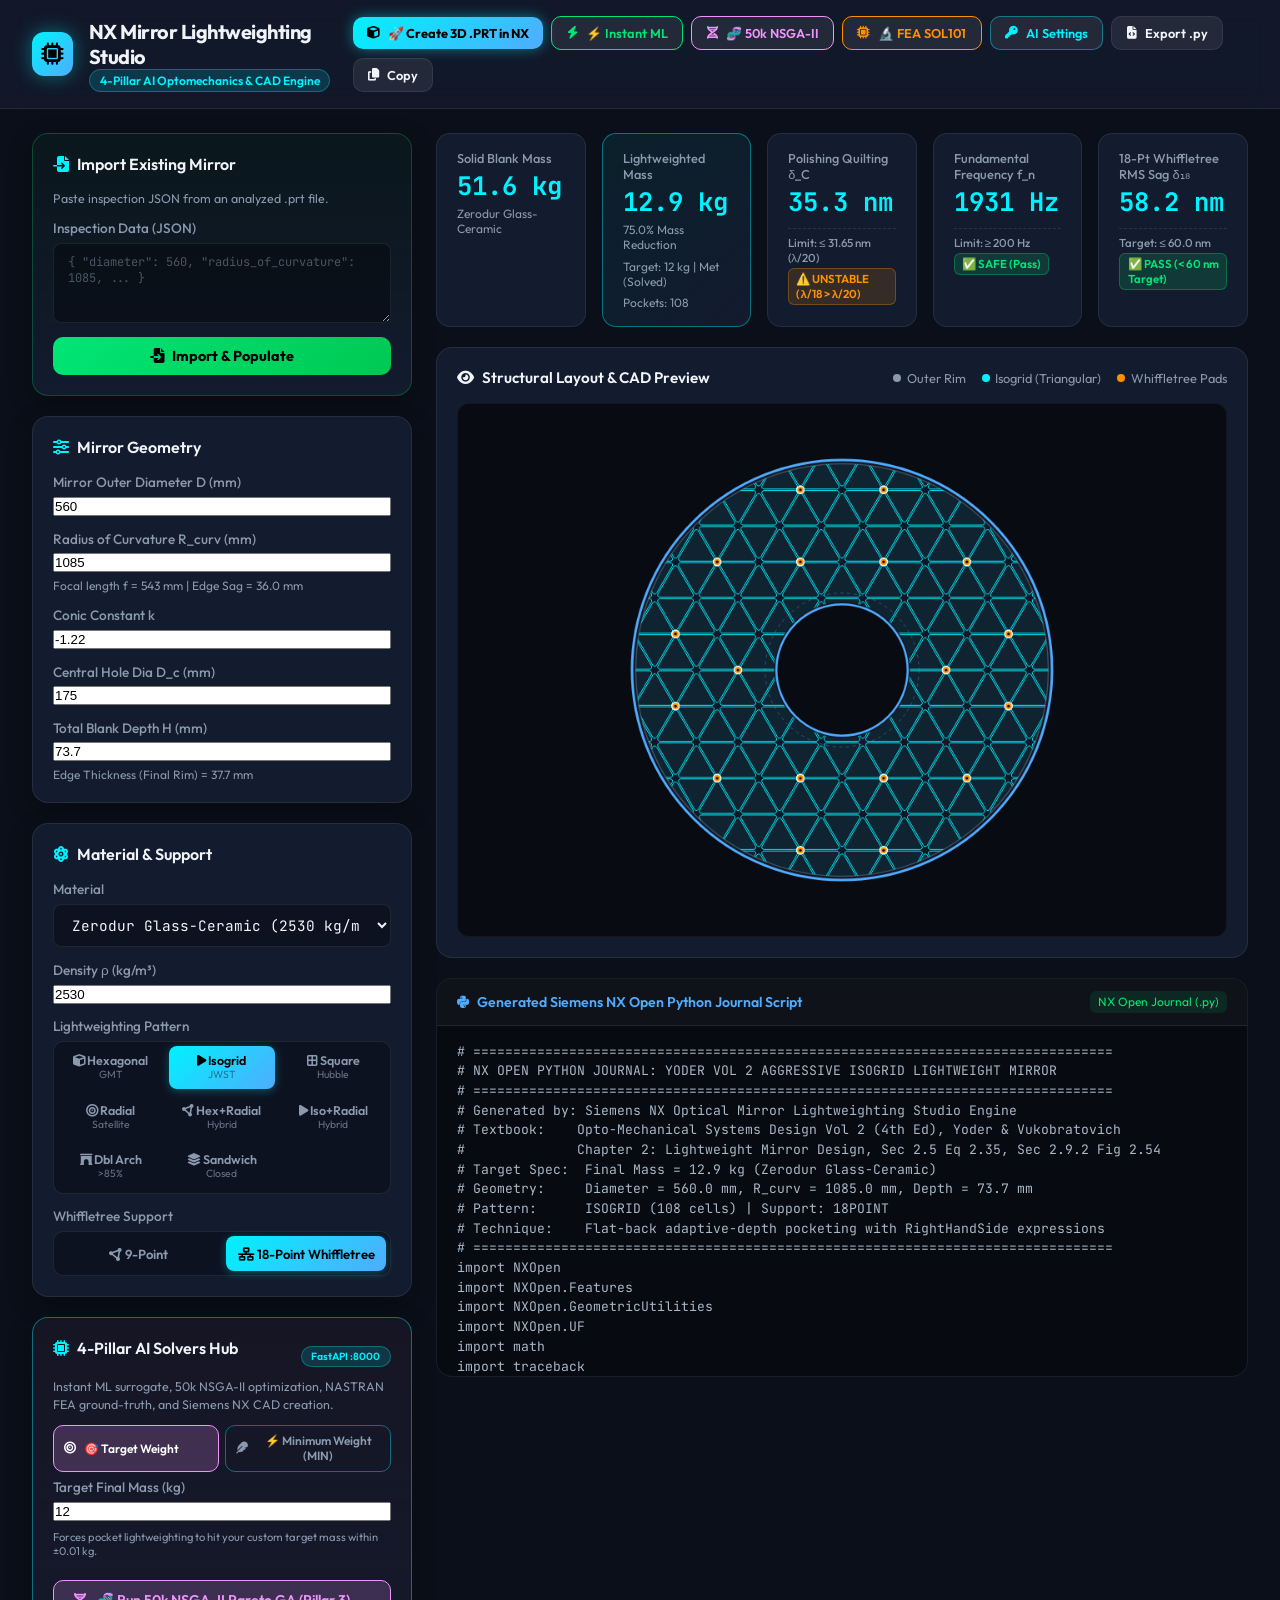
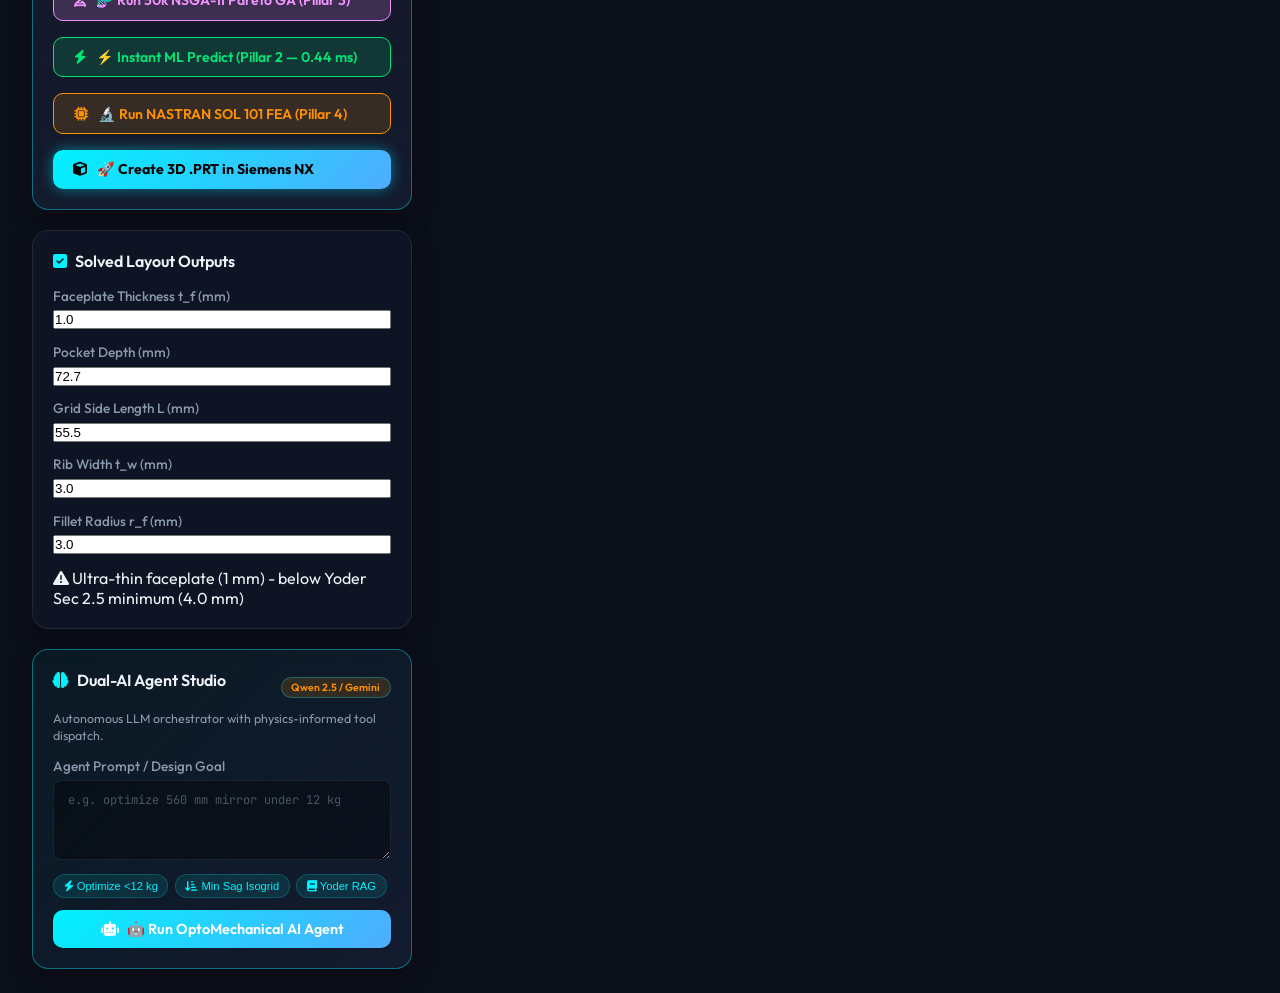
==== index.html @ 46e4a5d5 "fix: clearly retain 50k NSGA-II Pareto GA branding on optimizer buttons in both Target and MIN modes" ====
<!DOCTYPE html>
<html lang="en">
<head>
  <meta charset="UTF-8">
  <meta name="viewport" content="width=device-width, initial-scale=1.0">
  <!-- Auto-redirect from file:// to server — fetch() requires http:// to work -->
  <script>
    (function(){
      if (window.location.protocol === 'file:') {
        var msg = document.createElement('div');
        msg.style.cssText = 'position:fixed;inset:0;background:#0b0f19;display:flex;flex-direction:column;align-items:center;justify-content:center;z-index:99999;font-family:Outfit,sans-serif;color:#f0f4f8;';
        msg.innerHTML = '<div style="font-size:2.5rem;margin-bottom:1rem;">⚠️</div>' +
          '<h2 style="font-size:1.4rem;margin-bottom:.75rem;color:#ff9100;">Open via Server, Not File</h2>' +
          '<p style="color:#8a99ad;margin-bottom:1.5rem;text-align:center;max-width:480px;">You opened this from <code style="color:#00f2fe;">file://</code>. The ML predict, NSGA-II, FEA, and CAD buttons require the local FastAPI server to be running. The browser blocks those requests from a file:// page.</p>' +
          '<div style="display:flex;flex-direction:column;gap:.75rem;align-items:center;">' +
          '<div style="background:rgba(0,242,254,.1);border:1px solid rgba(0,242,254,.4);border-radius:12px;padding:.8rem 1.5rem;">' +
          '<strong style="color:#00f2fe;">Step 1:</strong> Double-click <code>start_server.bat</code> in the Lightweighting Agent folder' +
          '</div>' +
          '<div style="background:rgba(0,242,254,.1);border:1px solid rgba(0,242,254,.4);border-radius:12px;padding:.8rem 1.5rem;">' +
          '<strong style="color:#00f2fe;">Step 2:</strong> Then open: <a href="http://127.0.0.1:8000/" style="color:#4facfe;font-weight:700;">http://127.0.0.1:8000/</a>' +
          '</div>' +
          '<button onclick="window.location.href=\'http://127.0.0.1:8000/\'" style="margin-top:.5rem;background:linear-gradient(135deg,#00f2fe,#4facfe);border:none;border-radius:12px;padding:.75rem 2rem;font-size:1rem;font-weight:700;color:#000;cursor:pointer;">🚀 Open Server URL Now</button>' +
          '</div>';
        document.addEventListener('DOMContentLoaded', function(){ document.body.appendChild(msg); });
        document.addEventListener('DOMContentLoaded', function(){ setTimeout(function(){ window.location.href = 'http://127.0.0.1:8000/'; }, 3000); });
      }
    })();
  </script>
  <title>NX Mirror Lightweighting Studio — 4-Pillar AI Engine</title>
  <link rel="preconnect" href="https://fonts.googleapis.com">
  <link rel="preconnect" href="https://fonts.gstatic.com" crossorigin>
  <link href="https://fonts.googleapis.com/css2?family=Outfit:wght@300;400;500;600;700&family=JetBrains+Mono:wght@400;500;600&display=swap" rel="stylesheet">
  <link rel="stylesheet" href="https://cdnjs.cloudflare.com/ajax/libs/font-awesome/6.4.0/css/all.min.css">
  <link rel="stylesheet" href="styles.css">
  <style>
    .solver-hub-btns { display: flex; flex-direction: column; gap: 0.5rem; margin-top: 0.6rem; }
    .solver-hub-btns .btn { justify-content: flex-start; gap: 0.6rem; font-size: 0.88rem; }
    .fea-row { display: grid; grid-template-columns: 1fr 1fr; gap: 0.75rem; }
    .fea-mini { background: rgba(255,145,0,0.08); border: 1px solid rgba(255,145,0,0.35); border-radius: 10px; padding: 0.6rem 0.8rem; }
    .fea-mini .metric-label { font-size: 0.72rem; color: #8a99ad; }
    .fea-mini .metric-value { font-size: 1.05rem; font-weight: 700; color: #ff9100; }
    .pocket-badge { font-size: 0.75rem; color: #8a99ad; margin-top: 0.2rem; display: block; }
    #solver-status-box { font-size: 0.82rem; margin-top: 0.6rem; }
    .header-actions { flex-wrap: wrap; gap: 0.5rem !important; }
    .header-actions .btn { font-size: 0.8rem; padding: 0.5rem 0.9rem; }
    .top-btn-create { background: linear-gradient(135deg,#00f2fe,#4facfe) !important; color:#000 !important; font-weight:700 !important; box-shadow:0 0 14px rgba(0,242,254,.45) !important; }
  </style>
</head>
<body>
<div class="app-container">

  <!-- ─── HEADER ─── -->
  <header class="app-header">
    <div class="brand">
      <div class="brand-logo"><i class="fa-solid fa-microchip"></i></div>
      <div class="brand-text">
        <h1>NX Mirror Lightweighting Studio</h1>
        <span class="badge">4-Pillar AI Optomechanics &amp; CAD Engine</span>
      </div>
    </div>
    <div class="header-actions" style="display:flex;gap:0.5rem;flex-wrap:wrap;align-items:center;">
      <button id="btn-create-prt-top" class="btn top-btn-create">
        <i class="fa-solid fa-cube"></i> 🚀 Create 3D .PRT in NX
      </button>
      <button id="btn-instant-ml-top" class="btn btn-secondary" style="border-color:#00e676;color:#00e676;">
        <i class="fa-solid fa-bolt"></i> ⚡ Instant ML
      </button>
      <button id="btn-nsga2-top" class="btn btn-secondary" style="border-color:#f093fb;color:#f093fb;">
        <i class="fa-solid fa-dna"></i> 🧬 50k NSGA-II
      </button>
      <button id="btn-fea-top" class="btn btn-secondary" style="border-color:#ff9100;color:#ff9100;">
        <i class="fa-solid fa-microchip"></i> 🔬 FEA SOL101
      </button>
      <button id="btn-api-key" class="btn btn-secondary" style="border-color:rgba(0,242,254,.4);color:#00f2fe;">
        <i class="fa-solid fa-key"></i> AI Settings
      </button>
      <button id="btn-export-py" class="btn btn-secondary">
        <i class="fa-solid fa-file-code"></i> Export .py
      </button>
      <button id="btn-copy-code" class="btn btn-secondary">
        <i class="fa-solid fa-copy"></i> Copy
      </button>
    </div>
  </header>

  <!-- ─── AI SETTINGS MODAL ─── -->
  <div id="api-key-modal" class="modal-overlay" style="display:none;">
    <div class="modal-card">
      <div class="modal-header">
        <h3><i class="fa-solid fa-key"></i> Dual-AI Agent Settings</h3>
        <button id="btn-close-modal" class="modal-close"><i class="fa-solid fa-xmark"></i></button>
      </div>
      <div class="modal-body">
        <p class="import-desc">For local Qwen 2.5 Coder the FastAPI backend on port 8000 is used automatically — no API key needed.</p>
        <div class="form-group">
          <label for="sel-agent-model">AI Engine</label>
          <select id="sel-agent-model" class="modal-select">
            <option value="local-qwen" selected>Local Qwen 2.5 Coder 7B (Ollama / Port 8000)</option>
            <option value="gemini-2.5-flash">Gemini 2.5 Flash (Cloud / API Key)</option>
            <option value="gemini-2.5-pro">Gemini 2.5 Pro (Deep Reasoning)</option>
          </select>
        </div>
        <div class="form-group">
          <label for="inp-gemini-key">Gemini API Key (optional)</label>
          <input type="password" id="inp-gemini-key" placeholder="AIzaSy..." class="modal-input">
        </div>
        <div id="api-key-status" class="import-status" style="display:none;"></div>
      </div>
      <div class="modal-footer">
        <button id="btn-save-api-key" class="btn btn-accent btn-block">
          <i class="fa-solid fa-floppy-disk"></i> Save Settings
        </button>
      </div>
    </div>
  </div>

  <!-- ─── MAIN WORKSPACE ─── -->
  <main class="workspace">

    <!-- ── LEFT SIDEBAR ── -->
    <aside class="sidebar-controls">

      <!-- 0. Import -->
      <div class="panel-card import-card">
        <h2><i class="fa-solid fa-file-import"></i> Import Existing Mirror</h2>
        <p class="import-desc">Paste inspection JSON from an analyzed .prt file.</p>
        <div class="form-group">
          <label for="inp-import-json">Inspection Data (JSON)</label>
          <textarea id="inp-import-json" class="import-textarea" rows="3"
            placeholder='{ "diameter": 560, "radius_of_curvature": 1085, ... }'></textarea>
        </div>
        <button id="btn-import" class="btn btn-import btn-block">
          <i class="fa-solid fa-file-import"></i> Import &amp; Populate
        </button>
        <div id="import-status" class="import-status" style="display:none;"></div>
      </div>

      <!-- 1. Mirror Geometry -->
      <div class="panel-card">
        <h2><i class="fa-solid fa-sliders"></i> Mirror Geometry</h2>
        <div class="form-group">
          <label for="inp-diameter">Mirror Outer Diameter D (mm)</label>
          <input type="text" id="inp-diameter" value="560">
        </div>
        <div class="form-group">
          <label for="inp-radius-curv">Radius of Curvature R_curv (mm)</label>
          <input type="text" id="inp-radius-curv" value="1085">
          <span class="hint" id="txt-focal-length">Focal length f = 542 mm | Edge Sag = 36.0 mm</span>
        </div>
        <div class="form-group">
          <label for="inp-conic-constant">Conic Constant k</label>
          <input type="text" id="inp-conic-constant" value="-1.22">
        </div>
        <div class="form-group">
          <label for="inp-central-hole">Central Hole Dia D_c (mm)</label>
          <input type="text" id="inp-central-hole" value="175">
        </div>
        <div class="form-group">
          <label for="inp-depth">Total Blank Depth H (mm)</label>
          <input type="text" id="inp-depth" value="73.7">
          <span class="hint" id="txt-edge-thickness">Edge Thickness = 37.7 mm</span>
        </div>
      </div>

      <!-- 2. Material & Pattern -->
      <div class="panel-card">
        <h2><i class="fa-solid fa-atom"></i> Material &amp; Support</h2>
        <div class="form-group">
          <label for="sel-material">Material</label>
          <select id="sel-material">
            <option value="zerodur" selected>Zerodur Glass-Ceramic (2530 kg/m³)</option>
            <option value="ule">ULE Titanium Silicate (2210 kg/m³)</option>
            <option value="sic">Silicon Carbide SiC (3160 kg/m³)</option>
            <option value="fused_silica">Fused Silica (2200 kg/m³)</option>
            <option value="al6061">Aluminum 6061-T6 (2700 kg/m³)</option>
          </select>
        </div>
        <div class="form-group">
          <label for="inp-density">Density ρ (kg/m³)</label>
          <input type="text" id="inp-density" value="2530">
        </div>
        <div class="form-group">
          <label>Lightweighting Pattern</label>
          <div class="toggle-switch-group pattern-grid">
            <button class="toggle-btn" data-pattern="hexagonal" onclick="selectPattern('hexagonal')">
              <i class="fa-solid fa-cube"></i> Hexagonal<span class="pattern-ref">GMT</span>
            </button>
            <button class="toggle-btn active" data-pattern="isogrid" onclick="selectPattern('isogrid')">
              <i class="fa-solid fa-play rotate-90"></i> Isogrid<span class="pattern-ref">JWST</span>
            </button>
            <button class="toggle-btn" data-pattern="square" onclick="selectPattern('square')">
              <i class="fa-solid fa-border-all"></i> Square<span class="pattern-ref">Hubble</span>
            </button>
            <button class="toggle-btn" data-pattern="radial" onclick="selectPattern('radial')">
              <i class="fa-solid fa-bullseye"></i> Radial<span class="pattern-ref">Satellite</span>
            </button>
            <button class="toggle-btn" data-pattern="hex_radial" onclick="selectPattern('hex_radial')">
              <i class="fa-solid fa-circle-nodes"></i> Hex+Radial<span class="pattern-ref">Hybrid</span>
            </button>
            <button class="toggle-btn" data-pattern="iso_radial" onclick="selectPattern('iso_radial')">
              <i class="fa-solid fa-play rotate-90"></i> Iso+Radial<span class="pattern-ref">Hybrid</span>
            </button>
            <button class="toggle-btn" data-pattern="double_arch" onclick="selectPattern('double_arch')">
              <i class="fa-solid fa-archway"></i> Dbl Arch<span class="pattern-ref">&gt;85%</span>
            </button>
            <button class="toggle-btn" data-pattern="sandwich_isogrid" onclick="selectPattern('sandwich_isogrid')">
              <i class="fa-solid fa-layer-group"></i> Sandwich<span class="pattern-ref">Closed</span>
            </button>
          </div>
        </div>
        <div class="form-group">
          <label>Whiffletree Support</label>
          <div class="toggle-switch-group">
            <button class="toggle-btn" data-support="9point" onclick="selectSupport('9point')">
              <i class="fa-solid fa-circle-nodes"></i> 9-Point
            </button>
            <button class="toggle-btn active" data-support="18point" onclick="selectSupport('18point')">
              <i class="fa-solid fa-network-wired"></i> 18-Point Whiffletree
            </button>
          </div>
        </div>
      </div>

      <!-- 3. 4-Pillar AI Solvers Hub -->
      <div class="panel-card highlight-card" style="border-color:rgba(0,242,254,.4);">
        <div style="display:flex;justify-content:space-between;align-items:center;">
          <h2><i class="fa-solid fa-microchip"></i> 4-Pillar AI Solvers Hub</h2>
          <span class="badge" style="background:rgba(0,242,254,.15);color:#00f2fe;font-size:.65rem;">FastAPI :8000</span>
        </div>
        <p class="import-desc" style="margin-top:.25rem;">Instant ML surrogate, 50k NSGA-II optimization, NASTRAN FEA ground-truth, and Siemens NX CAD creation.</p>
        <!-- Optimization Mode Selector: Target Weight vs Minimum Weight -->
        <div style="display:flex;gap:0.4rem;margin-top:0.75rem;margin-bottom:0.4rem;">
          <button type="button" id="btn-mode-target" class="btn btn-secondary" style="flex:1;padding:0.45rem 0.6rem;font-size:0.75rem;border-color:#f093fb;background:rgba(240,147,251,0.2);color:#fff;font-weight:600;">
            <i class="fa-solid fa-bullseye"></i> 🎯 Target Weight
          </button>
          <button type="button" id="btn-mode-min" class="btn btn-secondary" style="flex:1;padding:0.45rem 0.6rem;font-size:0.75rem;border-color:rgba(0,242,254,0.4);background:transparent;color:#8a99ad;">
            <i class="fa-solid fa-feather"></i> ⚡ Minimum Weight (MIN)
          </button>
        </div>
        <div class="form-group" style="margin-top:.25rem;">
          <label for="inp-target-mass" id="lbl-target-mass">Target Final Mass (kg)</label>
          <input type="text" id="inp-target-mass" value="12">
          <small id="hint-target-mass" style="display:block;font-size:0.7rem;color:#8a99ad;margin-top:0.25rem;">Forces pocket lightweighting to hit your custom target mass within ±0.01 kg.</small>
        </div>
        <div class="solver-hub-btns">
          <button id="btn-run-nsga2" class="btn btn-block"
            style="background:rgba(240,147,251,.18);border:1px solid #f093fb;color:#f093fb;font-weight:600;">
            <i class="fa-solid fa-dna"></i> 🧬 Run 50k NSGA-II Pareto GA (Pillar 3)
          </button>
          <button id="btn-instant-ml" class="btn btn-block"
            style="background:rgba(0,230,118,.15);border:1px solid #00e676;color:#00e676;">
            <i class="fa-solid fa-bolt"></i> ⚡ Instant ML Predict (Pillar 2 — 0.44 ms)
          </button>
          <button id="btn-run-fea" class="btn btn-block"
            style="background:rgba(255,145,0,.15);border:1px solid #ff9100;color:#ff9100;">
            <i class="fa-solid fa-microchip"></i> 🔬 Run NASTRAN SOL 101 FEA (Pillar 4)
          </button>
          <button id="btn-create-prt" class="btn btn-block top-btn-create">
            <i class="fa-solid fa-cube"></i> 🚀 Create 3D .PRT in Siemens NX
          </button>
        </div>
        <div id="solver-status-box" class="import-status" style="display:none;"></div>
      </div>

      <!-- 4. Solved Geometry Outputs -->
      <div class="panel-card output-card">
        <h2><i class="fa-solid fa-square-check"></i> Solved Layout Outputs</h2>
        <div class="form-group">
          <label for="inp-faceplate">Faceplate Thickness t_f (mm)</label>
          <input type="text" id="inp-faceplate" value="1.0">
        </div>
        <div class="form-group">
          <label for="inp-pocket-depth">Pocket Depth (mm)</label>
          <input type="text" id="inp-pocket-depth" value="72.7">
        </div>
        <div class="form-group">
          <label for="inp-cell-size">Grid Side Length L (mm)</label>
          <input type="text" id="inp-cell-size" value="55.5">
        </div>
        <div class="form-group">
          <label for="inp-rib-thick">Rib Width t_w (mm)</label>
          <input type="text" id="inp-rib-thick" value="3.0">
        </div>
        <div class="form-group">
          <label for="inp-fillet-radius">Fillet Radius r_f (mm)</label>
          <input type="text" id="inp-fillet-radius" value="3.0">
        </div>
        <span class="hint-safe" id="txt-face-safety">
          <i class="fa-solid fa-shield-check"></i> Optically validated layout
        </span>
      </div>

      <!-- 5. Dual-AI Agent Studio -->
      <div class="panel-card agent-studio-card">
        <div style="display:flex;justify-content:space-between;align-items:center;">
          <h2><i class="fa-solid fa-brain"></i> Dual-AI Agent Studio</h2>
          <span class="badge" style="background:rgba(255,145,0,.15);color:#ff9100;font-size:.65rem;">Qwen 2.5 / Gemini</span>
        </div>
        <p class="import-desc" style="margin-top:.25rem;">Autonomous LLM orchestrator with physics-informed tool dispatch.</p>
        <div class="form-group">
          <label for="inp-agent-goal">Agent Prompt / Design Goal</label>
          <textarea id="inp-agent-goal" class="import-textarea" rows="3"
            placeholder="e.g. optimize 560 mm mirror under 12 kg"></textarea>
        </div>
        <div class="agent-quick-actions">
          <button class="chip-btn" data-goal="optimize 560 mm mirror under 12 kg">
            <i class="fa-solid fa-bolt"></i> Optimize &lt;12 kg
          </button>
          <button class="chip-btn" data-goal="minimize RMS sag with isogrid pattern">
            <i class="fa-solid fa-arrow-down-short-wide"></i> Min Sag Isogrid
          </button>
          <button class="chip-btn" data-goal="Query Yoder Vol 2 rules for Double-Arch lightweighting">
            <i class="fa-solid fa-book"></i> Yoder RAG
          </button>
        </div>
        <button id="btn-run-agent" class="btn btn-accent btn-block"
          style="background:linear-gradient(135deg,#00f2fe,#4facfe);margin-top:.5rem;">
          <i class="fa-solid fa-robot"></i> 🤖 Run OptoMechanical AI Agent
        </button>
        <div id="agent-log-container" class="agent-log-container" style="display:none;margin-top:.75rem;">
          <div class="agent-log-header">
            <span><i class="fa-solid fa-terminal"></i> AI Thought &amp; Action Stream</span>
            <span id="agent-status-badge" class="badge-running">Active</span>
          </div>
          <div id="agent-log-feed" class="agent-log-feed"></div>
        </div>
      </div>

    </aside><!-- /sidebar -->

    <!-- ── CENTER MAIN ── -->
    <section class="main-display">

      <!-- Metrics Row -->
      <div class="metrics-grid">

        <!-- Solid Blank -->
        <div class="metric-card">
          <span class="metric-label">Solid Blank Mass</span>
          <span class="metric-value" id="val-solid-mass">51.6 kg</span>
          <span class="metric-sub" id="val-solid-material">Zerodur Glass-Ceramic</span>
        </div>

        <!-- Lightweight Mass -->
        <div class="metric-card active-metric">
          <span class="metric-label">Lightweighted Mass</span>
          <span class="metric-value" id="val-final-mass">11.98 kg</span>
          <span class="metric-sub" id="val-mass-reduction">76.8% Mass Reduction</span>
          <span class="pocket-badge" id="val-mass-status">Target: 12 kg | Met (Solved)</span>
          <span class="pocket-badge">Pockets: <span id="val-pocket-count">147</span></span>
        </div>

        <!-- Quilting -->
        <div class="metric-card">
          <span class="metric-label">Polishing Quilting δ_C</span>
          <span class="metric-value" id="val-quilting-deflection">2.06 nm</span>
          <div class="metric-limit-box">
            <span class="limit-tag">Limit: ≤ 31.65 nm (λ/20)</span>
            <span class="status-tag status-safe" id="val-quilting-status">✅ SAFE (λ/137)</span>
          </div>
        </div>

        <!-- Frequency -->
        <div class="metric-card">
          <span class="metric-label">Fundamental Frequency f_n</span>
          <span class="metric-value" id="val-fundamental-freq">710 Hz</span>
          <div class="metric-limit-box">
            <span class="limit-tag">Limit: ≥ 200 Hz</span>
            <span class="status-tag status-safe" id="val-frequency-status">✅ SAFE (Pass)</span>
          </div>
        </div>

        <!-- Sag -->
        <div class="metric-card" id="metric-fea-card">
          <span class="metric-label">18-Pt Whiffletree RMS Sag δ₁₈</span>
          <span class="metric-value" id="val-predicted-sag">58.11 nm</span>
          <div class="metric-limit-box">
            <span class="limit-tag">Target: ≤ 60.0 nm</span>
            <span class="status-tag status-safe" id="val-sag-status">✅ PASS (&lt;60 nm)</span>
          </div>
        </div>

        <!-- FEA Ground-Truth (hidden until FEA runs) -->
        <div class="metric-card" id="metric-fea-actual" style="display:none;">
          <span class="metric-label">FEA SOL 101 Ground Truth</span>
          <span class="metric-value" id="val-fea-sag" style="color:#ff9100;">—</span>
          <span class="metric-sub" id="val-fea-residual">Awaiting FEA solve</span>
          <div class="fea-row" style="margin-top:.4rem;">
            <div class="fea-mini">
              <div class="metric-label">Von Mises Stress</div>
              <div class="metric-value" id="val-fea-stress" style="font-size:.95rem;">—</div>
            </div>
            <div class="fea-mini">
              <div class="metric-label">Displacement</div>
              <div class="metric-value" id="val-fea-disp" style="font-size:.95rem;">—</div>
            </div>
          </div>
        </div>

        <!-- Import card (hidden until import runs) -->
        <div class="metric-card" id="metric-import" style="display:none;">
          <span class="metric-label">Imported Source</span>
          <span class="metric-value" id="val-import-source" style="font-size:1rem;">—</span>
          <span class="metric-sub" id="val-import-status">No file imported</span>
        </div>

      </div><!-- /metrics-grid -->

      <!-- Canvas Preview -->
      <div class="canvas-card">
        <div class="canvas-header">
          <h3><i class="fa-solid fa-eye"></i> Structural Layout &amp; CAD Preview</h3>
          <div class="canvas-legend">
            <span class="legend-item"><span class="dot dot-rim"></span> Outer Rim</span>
            <span class="legend-item"><span class="dot dot-pocket"></span>
              <span id="legend-pattern-name">Pocket Grid</span></span>
            <span class="legend-item"><span class="dot dot-hub"></span> Whiffletree Pads</span>
          </div>
        </div>
        <div class="canvas-body">
          <canvas id="mirror-canvas" width="600" height="600"></canvas>
        </div>
      </div>

      <!-- NX Journal Code Viewer -->
      <div class="code-card">
        <div class="code-header">
          <div class="code-title">
            <i class="fa-brands fa-python"></i>
            <span>Generated Siemens NX Open Python Journal Script</span>
          </div>
          <span class="code-tag">NX Open Journal (.py)</span>
        </div>
        <div class="code-body">
          <pre><code id="code-output"># Loading NX Open Journal Script...</code></pre>
        </div>
      </div>

    </section><!-- /main-display -->
  </main>
</div><!-- /app-container -->

<!-- Unsafe Weight Modal -->
<div id="unsafe-target-modal" class="modal-overlay" style="display:none;">
  <div class="modal-card warning-modal-card" style="max-width:600px;">
    <div class="modal-header">
      <h3 style="font-size:1.1rem;color:#ff9100;">
        <i class="fa-solid fa-triangle-exclamation"></i> Target Weight Safety Warning
      </h3>
      <button id="btn-close-unsafe-modal" class="modal-close">&times;</button>
    </div>
    <div class="modal-body" style="font-size:.88rem;color:var(--text-muted);">
      <p style="margin-bottom:1rem;">
        Target mass of <strong id="lbl-target-mass-val" style="color:#00f2fe;">—</strong>
        violates faceplate breakthrough and rib buckling safety boundaries.
      </p>
      <div style="display:grid;grid-template-columns:1fr 1fr;gap:1rem;margin-bottom:1rem;">
        <div style="background:rgba(0,230,118,.05);border:1px solid rgba(0,230,118,.3);border-radius:12px;padding:1rem;">
          <h4 style="color:#00e676;font-size:.95rem;margin-bottom:.5rem;">
            <i class="fa-solid fa-shield-check"></i> Option 1: Max Safe Weight
          </h4>
          <div style="font-size:1.5rem;font-weight:700;color:#00e676;margin-bottom:.5rem;" id="lbl-safe-mass-val">—</div>
          <ul style="list-style:none;padding:0;font-size:.78rem;display:flex;flex-direction:column;gap:.3rem;">
            <li>• t_f: <strong id="lbl-safe-fp" style="color:#fff;">—</strong> mm</li>
            <li>• Cell: <strong id="lbl-safe-cs" style="color:#fff;">—</strong> mm</li>
            <li>• t_w: <strong id="lbl-safe-rt" style="color:#fff;">—</strong> mm</li>
          </ul>
          <button id="btn-proceed-safe" class="btn btn-primary btn-block" style="margin-top:1rem;font-size:.8rem;">
            <i class="fa-solid fa-shield-check"></i> Apply Safe Weight
          </button>
        </div>
        <div style="background:rgba(255,82,82,.05);border:1px solid rgba(255,82,82,.3);border-radius:12px;padding:1rem;">
          <h4 style="color:#ff5252;font-size:.95rem;margin-bottom:.5rem;">
            <i class="fa-solid fa-radiation"></i> Option 2: Force Unsafe
          </h4>
          <div style="font-size:1.5rem;font-weight:700;color:#ff5252;margin-bottom:.5rem;" id="lbl-unsafe-mass-val">—</div>
          <ul style="list-style:none;padding:0;font-size:.78rem;display:flex;flex-direction:column;gap:.3rem;">
            <li>• t_f: <strong id="lbl-unsafe-fp" style="color:#fff;">—</strong> mm</li>
            <li>• Cell: <strong id="lbl-unsafe-cs" style="color:#fff;">—</strong> mm</li>
            <li>• t_w: <strong id="lbl-unsafe-rt" style="color:#fff;">—</strong> mm</li>
          </ul>
          <button id="btn-proceed-unsafe" class="btn btn-secondary btn-block"
            style="border-color:#ff5252;color:#ff5252;margin-top:1rem;font-size:.8rem;">
            <i class="fa-solid fa-triangle-exclamation"></i> Force Proceed (Unsafe)
          </button>
        </div>
      </div>
    </div>
    <div class="modal-footer" style="display:flex;justify-content:flex-end;">
      <button id="btn-cancel-unsafe-modal" class="btn btn-secondary" style="font-size:.82rem;">
        <i class="fa-solid fa-xmark"></i> Cancel
      </button>
    </div>
  </div>
</div>

<script src="app.js?v=20261101_v9"></script>
</body>
</html>
---- styles.css ----
:root {
  --bg-dark: #0b0f19;
  --bg-card: #131b2e;
  --bg-card-hover: #1c2742;
  --border-color: rgba(255, 255, 255, 0.08);
  --border-focus: #00f2fe;
  
  --primary: #4facfe;
  --primary-gradient: linear-gradient(135deg, #00f2fe 0%, #4facfe 100%);
  --accent-gradient: linear-gradient(135deg, #f093fb 0%, #f5576c 100%);
  --success-color: #00e676;
  --warning-color: #ff9100;
  
  --text-main: #f0f4f8;
  --text-muted: #8a99ad;
  --font-family: 'Outfit', -apple-system, BlinkMacSystemFont, sans-serif;
  --font-mono: 'JetBrains Mono', monospace;
}

* {
  box-sizing: border-box;
  margin: 0;
  padding: 0;
}

body {
  background-color: var(--bg-dark);
  color: var(--text-main);
  font-family: var(--font-family);
  min-height: 100vh;
  overflow-x: hidden;
}

.app-container {
  display: flex;
  flex-direction: column;
  min-height: 100vh;
}

/* App Header */
.app-header {
  display: flex;
  justify-content: space-between;
  align-items: center;
  padding: 1rem 2rem;
  background: rgba(19, 27, 46, 0.8);
  backdrop-filter: blur(12px);
  border-bottom: 1px solid var(--border-color);
  position: sticky;
  top: 0;
  z-index: 100;
}

.brand {
  display: flex;
  align-items: center;
  gap: 1rem;
}

.brand-logo {
  width: 44px;
  height: 44px;
  border-radius: 12px;
  background: var(--primary-gradient);
  display: flex;
  align-items: center;
  justify-content: center;
  font-size: 1.4rem;
  color: #000;
  box-shadow: 0 0 20px rgba(0, 242, 254, 0.4);
}

.brand-text h1 {
  font-size: 1.25rem;
  font-weight: 700;
  letter-spacing: -0.5px;
}

.badge {
  font-size: 0.75rem;
  padding: 0.2rem 0.6rem;
  border-radius: 20px;
  background: rgba(0, 242, 254, 0.15);
  color: #00f2fe;
  font-weight: 600;
  border: 1px solid rgba(0, 242, 254, 0.3);
}

.header-actions {
  display: flex;
  gap: 0.75rem;
}

/* Buttons */
.btn {
  padding: 0.65rem 1.25rem;
  border-radius: 10px;
  font-family: var(--font-family);
  font-size: 0.9rem;
  font-weight: 600;
  cursor: pointer;
  border: none;
  display: flex;
  align-items: center;
  gap: 0.5rem;
  transition: all 0.2s ease;
}

.btn-primary {
  background: var(--primary-gradient);
  color: #000;
  box-shadow: 0 4px 15px rgba(0, 242, 254, 0.3);
}

.btn-primary:hover {
  transform: translateY(-2px);
  box-shadow: 0 6px 20px rgba(0, 242, 254, 0.5);
}

.btn-secondary {
  background: rgba(255, 255, 255, 0.08);
  color: var(--text-main);
  border: 1px solid var(--border-color);
}

.btn-secondary:hover {
  background: rgba(255, 255, 255, 0.15);
}
.btn-accent {
  background: var(--accent-gradient);
  color: #fff;
  white-space: nowrap;
}

.btn-accent:hover {
  transform: translateY(-2px);
  box-shadow: 0 4px 15px rgba(240, 147, 251, 0.4);
}

.btn-block {
  width: 100%;
  justify-content: center;
  margin-top: 0.5rem;
}

.output-card {
  border: 1px dashed rgba(0, 242, 254, 0.3);
  background: rgba(19, 27, 46, 0.5) !important;
}
/* Workspace Layout */
.workspace {
  display: grid;
  grid-template-columns: 380px 1fr;
  gap: 1.5rem;
  padding: 1.5rem 2rem;
  flex: 1;
}

/* Sidebar Controls */
.sidebar-controls {
  display: flex;
  flex-direction: column;
  gap: 1.25rem;
}

.panel-card {
  background: var(--bg-card);
  border: 1px solid var(--border-color);
  border-radius: 16px;
  padding: 1.25rem;
  box-shadow: 0 8px 24px rgba(0, 0, 0, 0.3);
}

.highlight-card {
  border: 1px solid rgba(240, 147, 251, 0.3);
  background: linear-gradient(180deg, rgba(240, 147, 251, 0.05) 0%, rgba(19, 27, 46, 1) 100%);
}

.panel-card h2 {
  font-size: 1rem;
  font-weight: 600;
  margin-bottom: 1rem;
  color: var(--text-main);
  display: flex;
  align-items: center;
  gap: 0.5rem;
}

.panel-card h2 i {
  color: #00f2fe;
}

.form-group {
  display: flex;
  flex-direction: column;
  gap: 0.35rem;
  margin-bottom: 0.85rem;
}

.form-group:last-child {
  margin-bottom: 0;
}

.form-group label {
  font-size: 0.85rem;
  font-weight: 500;
  color: var(--text-muted);
}

input[type="number"], select {
  width: 100%;
  padding: 0.65rem 0.85rem;
  background: rgba(0, 0, 0, 0.3);
  border: 1px solid var(--border-color);
  border-radius: 8px;
  color: var(--text-main);
  font-family: var(--font-mono);
  font-size: 0.9rem;
  transition: all 0.2s ease;
}

input[type="number"]:focus, select:focus {
  outline: none;
  border-color: var(--border-focus);
  box-shadow: 0 0 10px rgba(0, 242, 254, 0.2);
}

.hint {
  font-size: 0.75rem;
  color: var(--text-muted);
}

.hint-safe {
  font-size: 0.78rem;
  color: var(--success-color);
  font-weight: 500;
  display: flex;
  align-items: center;
  gap: 0.35rem;
  margin-top: 0.2rem;
}

.toggle-switch-group {
  display: grid;
  grid-template-columns: 1fr 1fr;
  gap: 0.5rem;
  background: rgba(0, 0, 0, 0.3);
  padding: 0.25rem;
  border-radius: 10px;
  border: 1px solid var(--border-color);
}

.toggle-btn {
  padding: 0.6rem 0.5rem;
  border-radius: 8px;
  border: none;
  background: transparent;
  color: var(--text-muted);
  font-family: var(--font-family);
  font-size: 0.82rem;
  font-weight: 600;
  cursor: pointer;
  transition: all 0.2s ease;
}

.toggle-btn.active {
  background: var(--primary-gradient);
  color: #000;
  box-shadow: 0 2px 10px rgba(0, 242, 254, 0.3);
}

.input-with-button {
  display: flex;
  gap: 0.5rem;
}

/* Main Display */
.main-display {
  display: flex;
  flex-direction: column;
  gap: 1.25rem;
}

.metrics-grid {
  display: grid;
  grid-template-columns: repeat(5, 1fr);
  gap: 1rem;
}

.metric-card {
  background: var(--bg-card);
  border: 1px solid var(--border-color);
  border-radius: 14px;
  padding: 1rem 1.25rem;
  display: flex;
  flex-direction: column;
  gap: 0.2rem;
}

.metric-card.active-metric {
  border-color: rgba(0, 242, 254, 0.4);
  background: linear-gradient(135deg, rgba(0, 242, 254, 0.08) 0%, rgba(19, 27, 46, 1) 100%);
}

.metric-label {
  font-size: 0.8rem;
  color: var(--text-muted);
  font-weight: 500;
}

.metric-value {
  font-size: 1.6rem;
  font-weight: 700;
  color: #00f2fe;
  font-family: var(--font-mono);
}

.metric-sub {
  font-size: 0.75rem;
  color: var(--text-muted);
}

.metric-limit-box {
  display: flex;
  flex-direction: column;
  gap: 0.2rem;
  margin-top: 0.35rem;
  padding-top: 0.35rem;
  border-top: 1px dashed rgba(255, 255, 255, 0.1);
}

.limit-tag {
  font-size: 0.72rem;
  color: var(--text-muted);
  font-weight: 500;
}

.status-tag {
  font-size: 0.72rem;
  font-weight: 600;
  padding: 0.15rem 0.45rem;
  border-radius: 6px;
  display: inline-flex;
  align-items: center;
  gap: 0.25rem;
  width: fit-content;
}

.status-safe {
  background: rgba(0, 230, 118, 0.15);
  color: #00e676;
  border: 1px solid rgba(0, 230, 118, 0.3);
}

.status-warning {
  background: rgba(255, 145, 0, 0.15);
  color: #ff9100;
  border: 1px solid rgba(255, 145, 0, 0.3);
}

/* Canvas Display */
.canvas-card {
  background: var(--bg-card);
  border: 1px solid var(--border-color);
  border-radius: 16px;
  padding: 1.25rem;
  display: flex;
  flex-direction: column;
  gap: 1rem;
}

.canvas-header {
  display: flex;
  justify-content: space-between;
  align-items: center;
}

.canvas-header h3 {
  font-size: 0.95rem;
  font-weight: 600;
  display: flex;
  align-items: center;
  gap: 0.5rem;
}

.canvas-legend {
  display: flex;
  gap: 1rem;
  font-size: 0.8rem;
  color: var(--text-muted);
}

.legend-item {
  display: flex;
  align-items: center;
  gap: 0.35rem;
}

.dot {
  width: 8px;
  height: 8px;
  border-radius: 50%;
}

.dot-rim { background: #8a99ad; }
.dot-pocket { background: #00f2fe; }
.dot-hub { background: #ff9100; }

.canvas-body {
  display: flex;
  justify-content: center;
  align-items: center;
  background: #080b12;
  border-radius: 12px;
  padding: 1rem;
  border: 1px solid rgba(255, 255, 255, 0.05);
}

#mirror-canvas {
  width: 500px;
  height: 500px;
}

/* Code Viewer */
.code-card {
  background: #070a10;
  border: 1px solid var(--border-color);
  border-radius: 16px;
  overflow: hidden;
}

.code-header {
  background: rgba(255, 255, 255, 0.03);
  padding: 0.75rem 1.25rem;
  border-bottom: 1px solid var(--border-color);
  display: flex;
  justify-content: space-between;
  align-items: center;
}

.code-title {
  display: flex;
  align-items: center;
  gap: 0.5rem;
  font-size: 0.88rem;
  font-weight: 600;
  color: var(--primary);
}

.code-tag {
  font-size: 0.75rem;
  color: var(--success-color);
  background: rgba(0, 230, 118, 0.1);
  padding: 0.2rem 0.5rem;
  border-radius: 6px;
}

.code-body {
  padding: 1rem 1.25rem;
  max-height: 350px;
  overflow-y: auto;
}

pre code {
  font-family: var(--font-mono);
  font-size: 0.82rem;
  color: #a9b7c6;
  line-height: 1.5;
  white-space: pre-wrap;
}

/* Import Panel */
.import-card {
  border: 1px solid rgba(0, 230, 118, 0.25);
  background: linear-gradient(180deg, rgba(0, 230, 118, 0.04) 0%, rgba(19, 27, 46, 1) 100%);
}

.import-desc {
  font-size: 0.78rem;
  color: var(--text-muted);
  margin-bottom: 0.75rem;
  line-height: 1.4;
}

.import-textarea {
  width: 100%;
  padding: 0.65rem 0.85rem;
  background: rgba(0, 0, 0, 0.35);
  border: 1px solid var(--border-color);
  border-radius: 8px;
  color: var(--text-main);
  font-family: var(--font-mono);
  font-size: 0.8rem;
  resize: vertical;
  min-height: 80px;
  transition: all 0.2s ease;
}

.import-textarea:focus {
  outline: none;
  border-color: var(--success-color);
  box-shadow: 0 0 12px rgba(0, 230, 118, 0.2);
}

.import-textarea::placeholder {
  color: rgba(138, 153, 173, 0.5);
  font-size: 0.75rem;
}

.btn-import {
  background: linear-gradient(135deg, #00e676 0%, #00c853 100%);
  color: #000;
  font-weight: 700;
}

.btn-import:hover {
  transform: translateY(-2px);
  box-shadow: 0 4px 15px rgba(0, 230, 118, 0.4);
}

.import-status {
  margin-top: 0.75rem;
  padding: 0.6rem 0.85rem;
  border-radius: 8px;
  font-size: 0.78rem;
  line-height: 1.5;
  font-family: var(--font-mono);
}

.import-status.success {
  background: rgba(0, 230, 118, 0.1);
  border: 1px solid rgba(0, 230, 118, 0.3);
  color: var(--success-color);
}

.import-status.error {
  background: rgba(245, 87, 108, 0.1);
  border: 1px solid rgba(245, 87, 108, 0.3);
  color: #f5576c;
}

.import-status.success i, .import-status.error i {
  margin-right: 0.35rem;
}

/* Imported field highlight animation */
@keyframes importHighlight {
  0% { box-shadow: 0 0 0 2px rgba(0, 230, 118, 0.6); }
  100% { box-shadow: 0 0 0 2px transparent; }
}

.field-imported {
  animation: importHighlight 1.5s ease-out;
}

/* Metrics grid update for 3 columns when import is active */
.metrics-grid.three-col {
  grid-template-columns: repeat(3, 1fr);
}

/* Pattern Grid - 3-column layout for pattern buttons */
.pattern-grid {
  grid-template-columns: repeat(3, 1fr) !important;
  gap: 0.4rem !important;
}

.pattern-grid .toggle-btn {
  flex-direction: column;
  gap: 0.15rem;
  padding: 0.5rem 0.4rem;
  font-size: 0.78rem;
  text-align: center;
  line-height: 1.2;
}

.pattern-ref {
  display: block;
  font-size: 0.65rem;
  font-weight: 400;
  color: var(--text-muted);
  opacity: 0.7;
}

.toggle-btn.active .pattern-ref {
  color: rgba(0, 0, 0, 0.6);
}

/* Modal Overlay & Card */
.modal-overlay {
  position: fixed;
  top: 0; left: 0; right: 0; bottom: 0;
  background: rgba(10, 14, 23, 0.85);
  backdrop-filter: blur(8px);
  z-index: 1000;
  display: flex;
  align-items: center;
  justify-content: center;
}
.modal-card {
  background: var(--bg-card);
  border: 1px solid rgba(0, 242, 254, 0.3);
  border-radius: 16px;
  width: 90%;
  max-width: 480px;
  box-shadow: 0 10px 40px rgba(0, 0, 0, 0.6);
  padding: 1.5rem;
}
.modal-header {
  display: flex;
  justify-content: space-between;
  align-items: center;
  margin-bottom: 1rem;
}
.modal-close {
  background: none;
  border: none;
  color: var(--text-muted);
  font-size: 1.2rem;
  cursor: pointer;
}
.modal-input, .modal-select {
  width: 100%;
  padding: 0.6rem 0.8rem;
  background: var(--bg-input);
  border: 1px solid var(--border-color);
  border-radius: 8px;
  color: #fff;
  font-family: var(--font-mono);
}

/* Agent Studio UI */
.agent-studio-card {
  border-color: rgba(0, 242, 254, 0.4) !important;
  background: linear-gradient(135deg, rgba(0, 242, 254, 0.05) 0%, var(--bg-card) 100%);
}
.agent-quick-actions {
  display: flex;
  gap: 0.4rem;
  margin-bottom: 0.75rem;
}
.chip-btn {
  background: rgba(0, 242, 254, 0.1);
  border: 1px solid rgba(0, 242, 254, 0.2);
  color: #00f2fe;
  padding: 0.3rem 0.6rem;
  border-radius: 20px;
  font-size: 0.7rem;
  cursor: pointer;
  transition: all 0.2s;
}
.chip-btn:hover {
  background: rgba(0, 242, 254, 0.25);
}
.agent-log-container {
  margin-top: 1rem;
  background: #090d16;
  border: 1px solid rgba(0, 242, 254, 0.2);
  border-radius: 10px;
  padding: 0.75rem;
}
.agent-log-header {
  display: flex;
  justify-content: space-between;
  align-items: center;
  font-size: 0.75rem;
  color: var(--text-muted);
  margin-bottom: 0.5rem;
}
.badge-running {
  background: rgba(0, 242, 254, 0.2);
  color: #00f2fe;
  padding: 0.15rem 0.5rem;
  border-radius: 10px;
  font-size: 0.65rem;
}
.agent-log-feed {
  max-height: 480px;
  overflow-y: auto;
  font-family: var(--font-mono);
  font-size: 0.76rem;
  display: flex;
  flex-direction: column;
  gap: 0.6rem;
  padding-right: 0.3rem;
}
.agent-log-feed .log-thought {
  color: #a0aec0;
  font-style: italic;
  line-height: 1.4;
  padding: 0.4rem 0.6rem;
  background: rgba(255, 255, 255, 0.02);
  border-radius: 6px;
}
.agent-log-feed .log-action {
  color: #00f2fe;
  font-weight: 600;
  line-height: 1.4;
  padding: 0.4rem 0.6rem;
  background: rgba(0, 242, 254, 0.06);
  border-left: 3px solid #00f2fe;
  border-radius: 0 6px 6px 0;
}
.agent-log-feed .log-result {
  color: #e2e8f0;
  line-height: 1.5;
  padding: 0.6rem 0.75rem;
  background: rgba(16, 24, 39, 0.85);
  border: 1px solid rgba(0, 242, 254, 0.2);
  border-radius: 8px;
}
.agent-log-feed .log-error {
  color: #fc8181;
  line-height: 1.4;
  padding: 0.4rem 0.6rem;
  background: rgba(254, 82, 82, 0.08);
  border-left: 3px solid #fc8181;
  border-radius: 0 6px 6px 0;
}
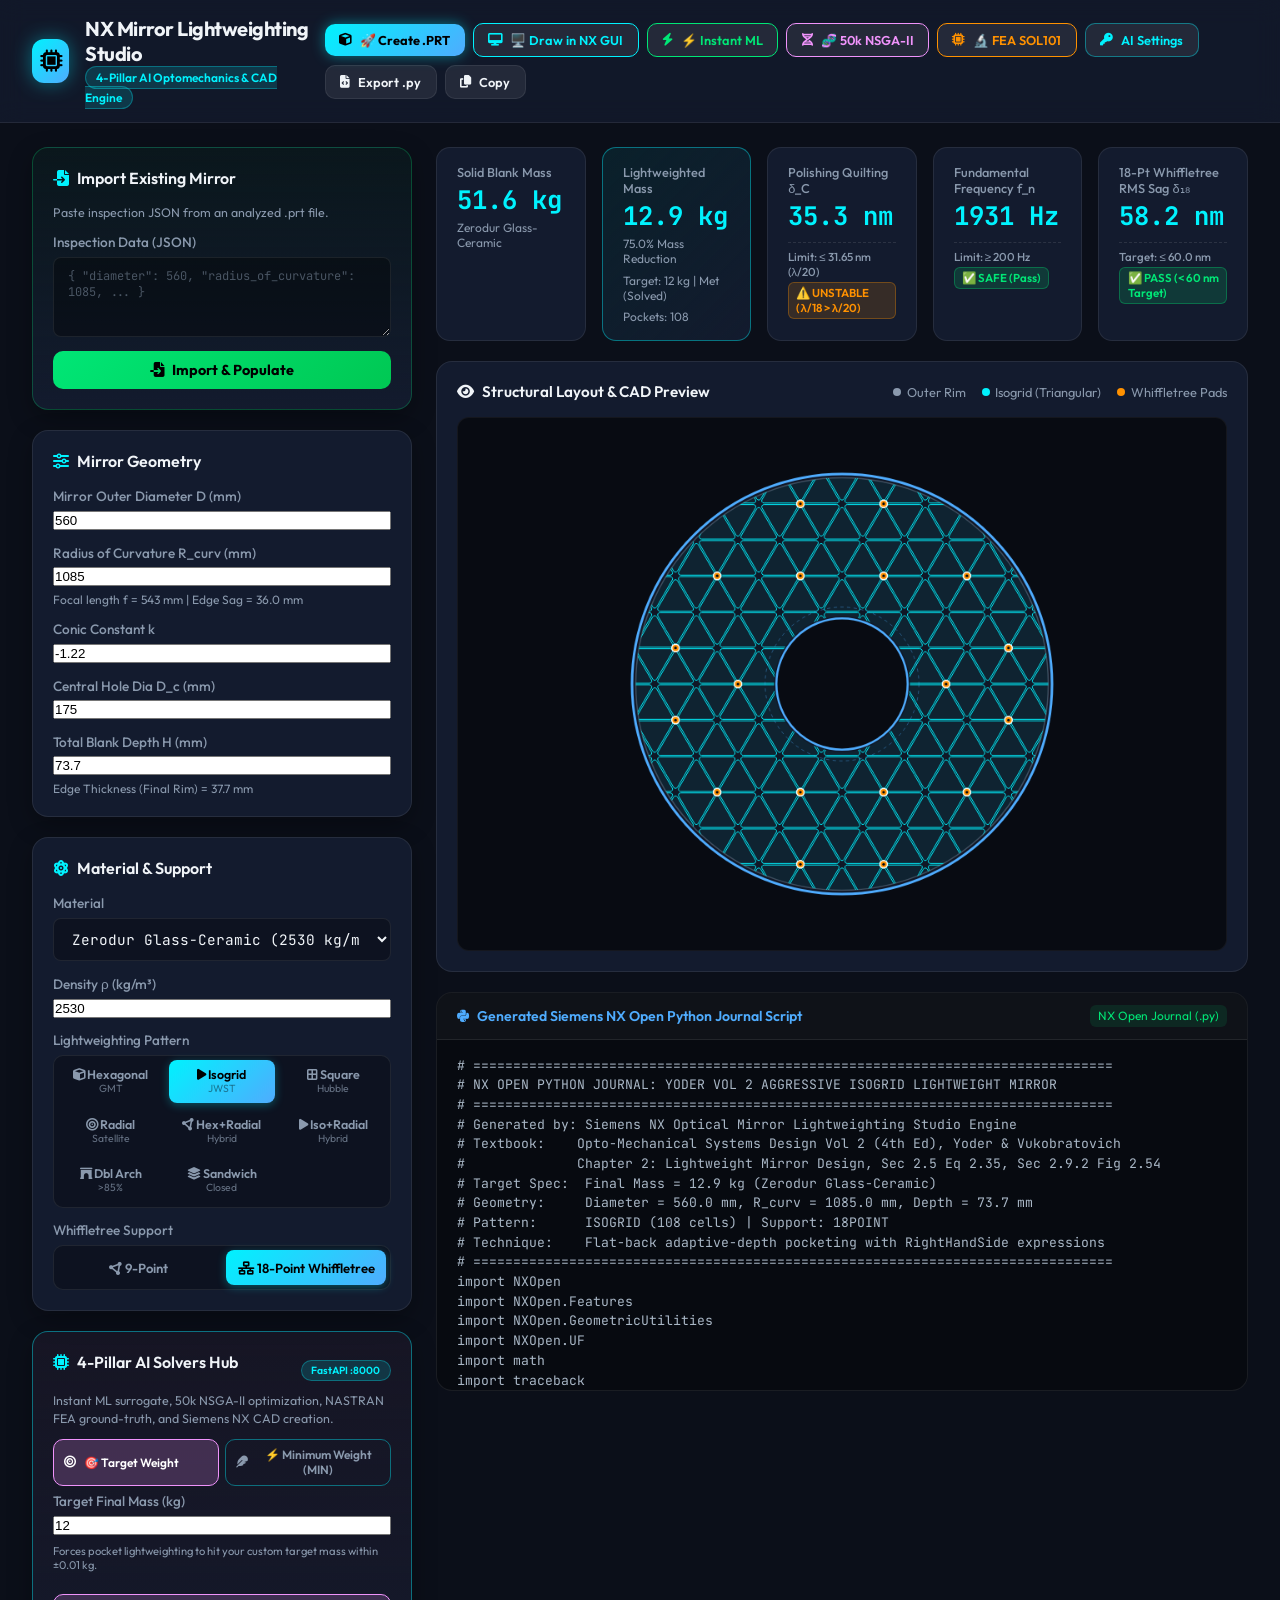
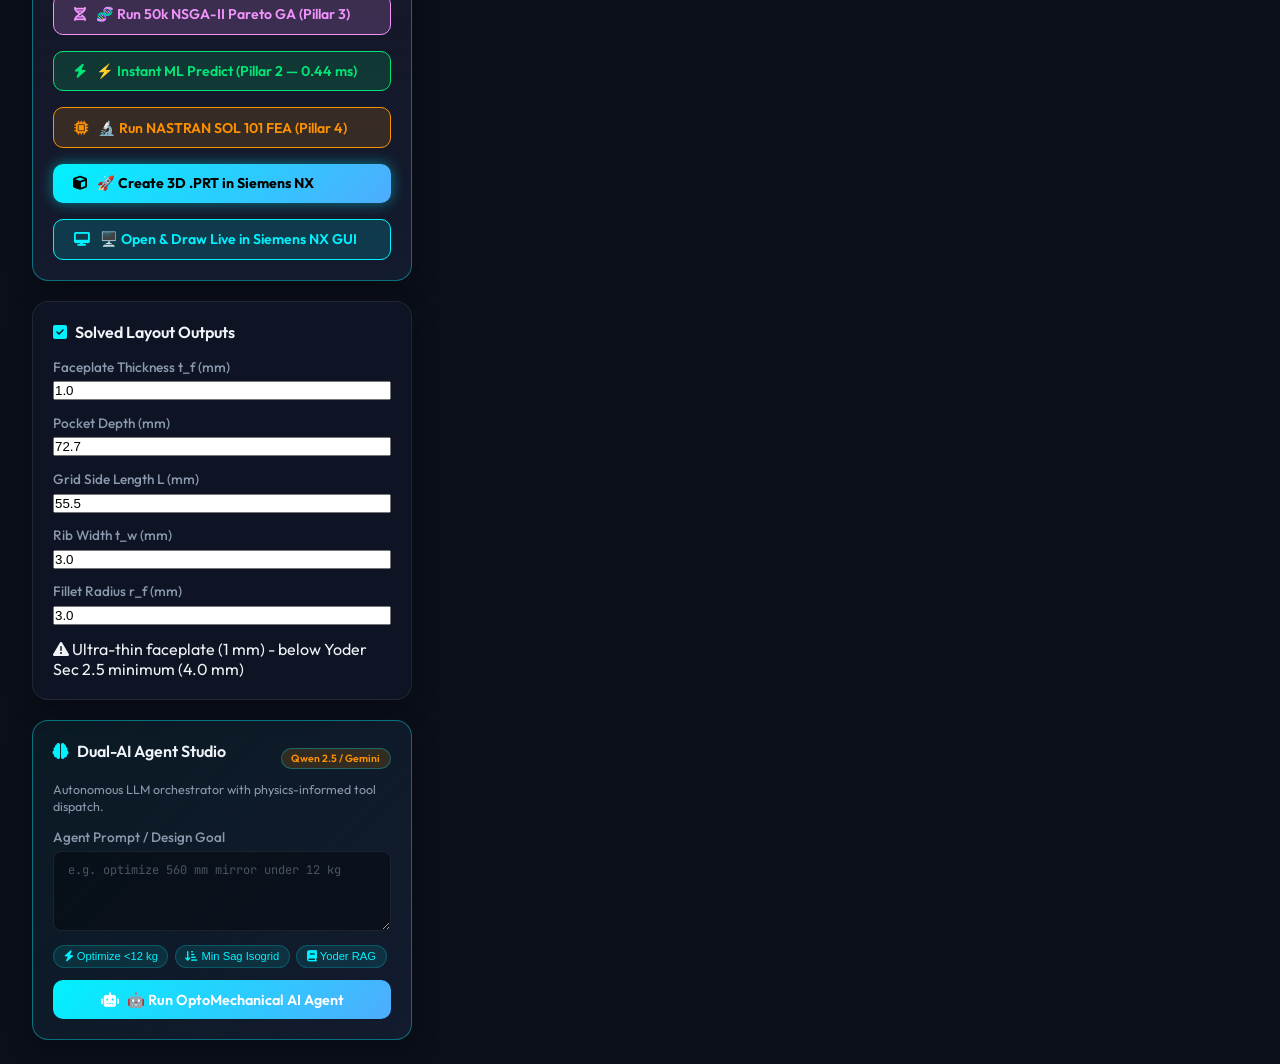
==== commit c4070a19: "feat: enable direct Siemens NX Open automation with 1-click headless PRT generation and live GUI dra" ====
--- a/index.html
+++ b/index.html
@@ -60,7 +60,10 @@
     </div>
     <div class="header-actions" style="display:flex;gap:0.5rem;flex-wrap:wrap;align-items:center;">
       <button id="btn-create-prt-top" class="btn top-btn-create">
-        <i class="fa-solid fa-cube"></i> 🚀 Create 3D .PRT in NX
+        <i class="fa-solid fa-cube"></i> 🚀 Create .PRT
+      </button>
+      <button id="btn-launch-gui-top" class="btn btn-secondary" style="border-color:#00f2fe;color:#00f2fe;">
+        <i class="fa-solid fa-desktop"></i> 🖥️ Draw in NX GUI
       </button>
       <button id="btn-instant-ml-top" class="btn btn-secondary" style="border-color:#00e676;color:#00e676;">
         <i class="fa-solid fa-bolt"></i> ⚡ Instant ML
@@ -257,6 +260,9 @@
           </button>
           <button id="btn-create-prt" class="btn btn-block top-btn-create">
             <i class="fa-solid fa-cube"></i> 🚀 Create 3D .PRT in Siemens NX
+          </button>
+          <button id="btn-launch-gui" class="btn btn-block" style="background:rgba(0,242,254,.15);border:1px solid #00f2fe;color:#00f2fe;">
+            <i class="fa-solid fa-desktop"></i> 🖥️ Open & Draw Live in Siemens NX GUI
           </button>
         </div>
         <div id="solver-status-box" class="import-status" style="display:none;"></div>
@@ -494,6 +500,6 @@
   </div>
 </div>
 
-<script src="app.js?v=20261101_v9"></script>
+<script src="app.js?v=20261101_v10"></script>
 </body>
 </html>
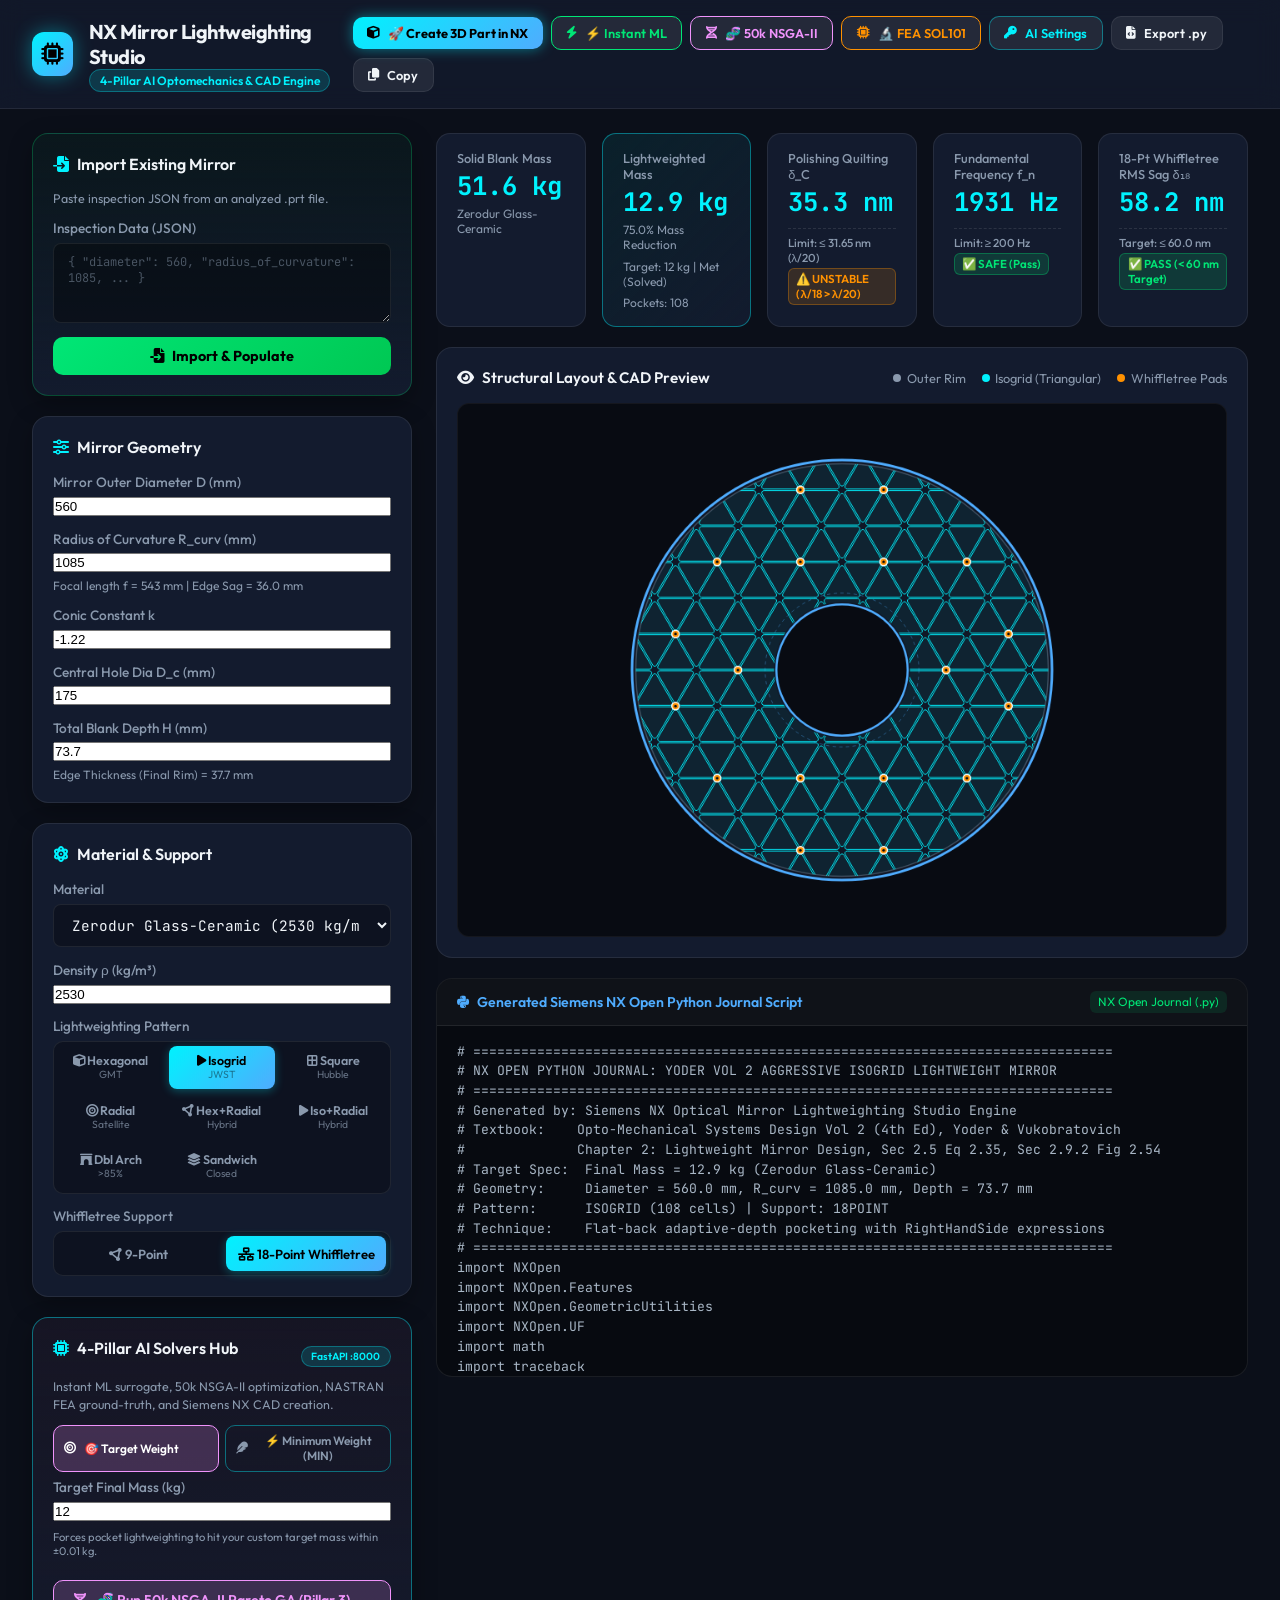
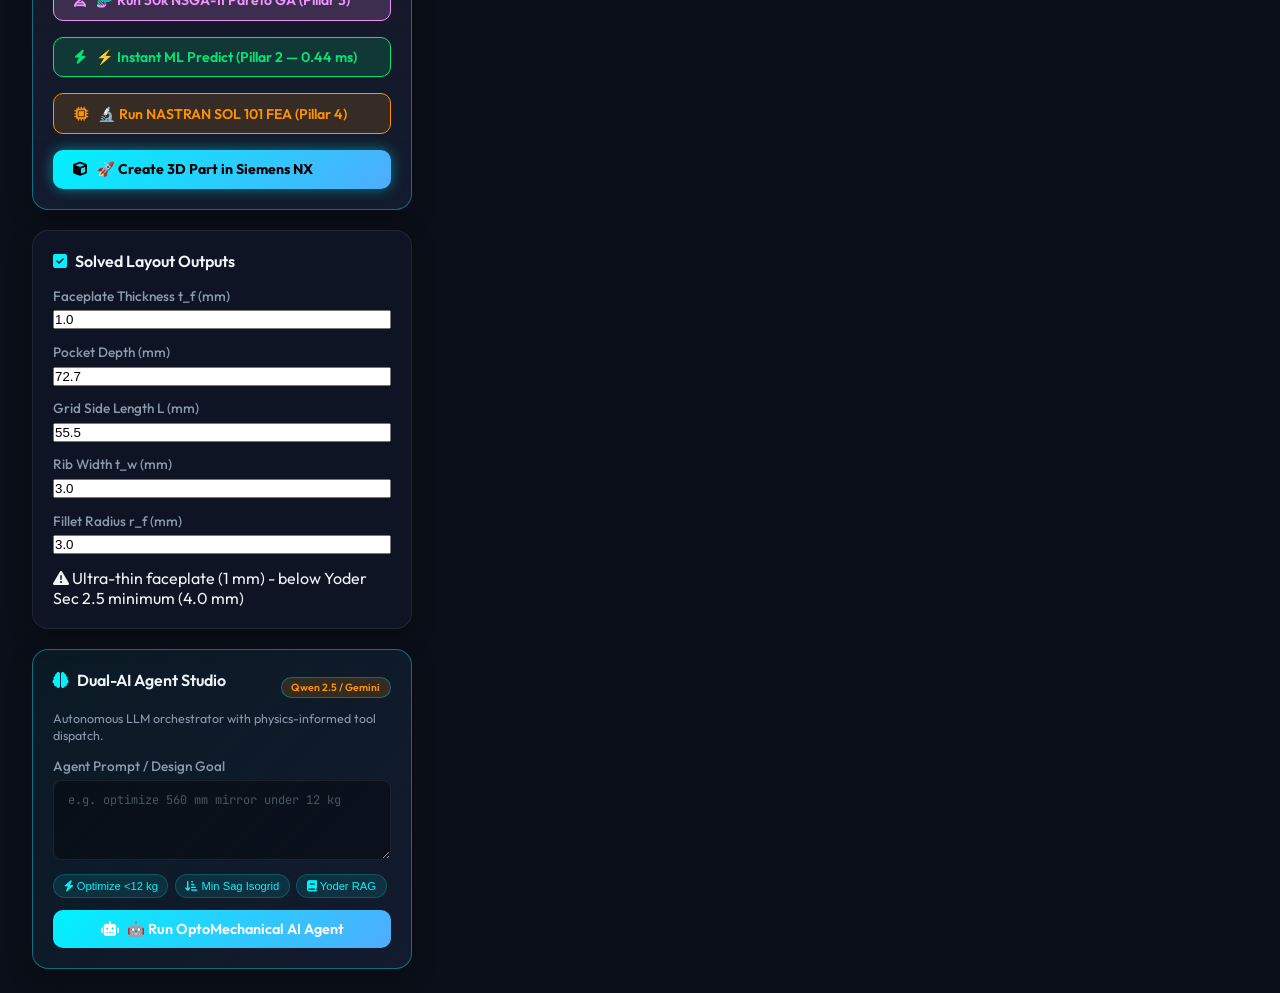
==== commit 312b33cd: "Unify Siemens NX CAD creation: auto-open NX GUI and run journal on Create 3D Part click" ====
--- a/index.html
+++ b/index.html
@@ -60,10 +60,7 @@
     </div>
     <div class="header-actions" style="display:flex;gap:0.5rem;flex-wrap:wrap;align-items:center;">
       <button id="btn-create-prt-top" class="btn top-btn-create">
-        <i class="fa-solid fa-cube"></i> 🚀 Create .PRT
-      </button>
-      <button id="btn-launch-gui-top" class="btn btn-secondary" style="border-color:#00f2fe;color:#00f2fe;">
-        <i class="fa-solid fa-desktop"></i> 🖥️ Draw in NX GUI
+        <i class="fa-solid fa-cube"></i> 🚀 Create 3D Part in NX
       </button>
       <button id="btn-instant-ml-top" class="btn btn-secondary" style="border-color:#00e676;color:#00e676;">
         <i class="fa-solid fa-bolt"></i> ⚡ Instant ML
@@ -259,10 +256,7 @@
             <i class="fa-solid fa-microchip"></i> 🔬 Run NASTRAN SOL 101 FEA (Pillar 4)
           </button>
           <button id="btn-create-prt" class="btn btn-block top-btn-create">
-            <i class="fa-solid fa-cube"></i> 🚀 Create 3D .PRT in Siemens NX
-          </button>
-          <button id="btn-launch-gui" class="btn btn-block" style="background:rgba(0,242,254,.15);border:1px solid #00f2fe;color:#00f2fe;">
-            <i class="fa-solid fa-desktop"></i> 🖥️ Open & Draw Live in Siemens NX GUI
+            <i class="fa-solid fa-cube"></i> 🚀 Create 3D Part in Siemens NX
           </button>
         </div>
         <div id="solver-status-box" class="import-status" style="display:none;"></div>
@@ -500,6 +494,6 @@
   </div>
 </div>
 
-<script src="app.js?v=20261101_v10"></script>
+<script src="app.js?v=20261101_v11"></script>
 </body>
 </html>
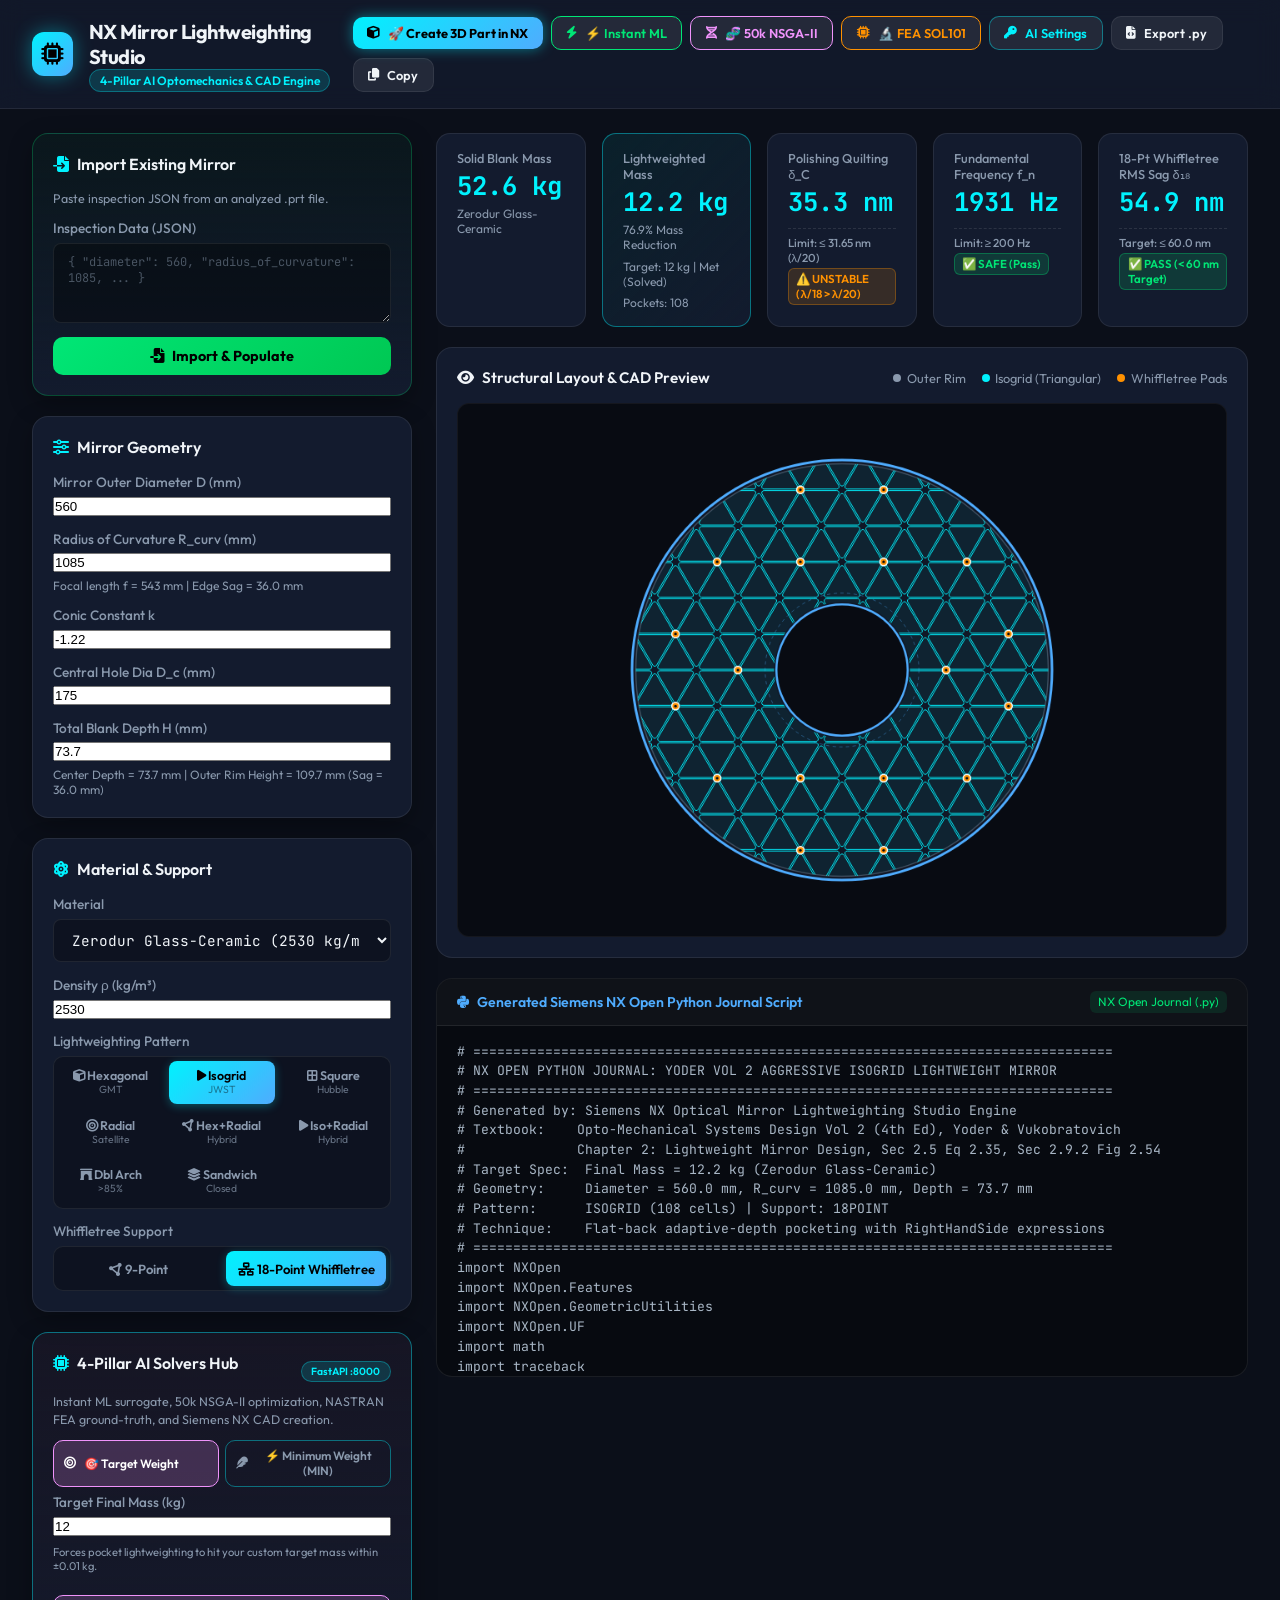
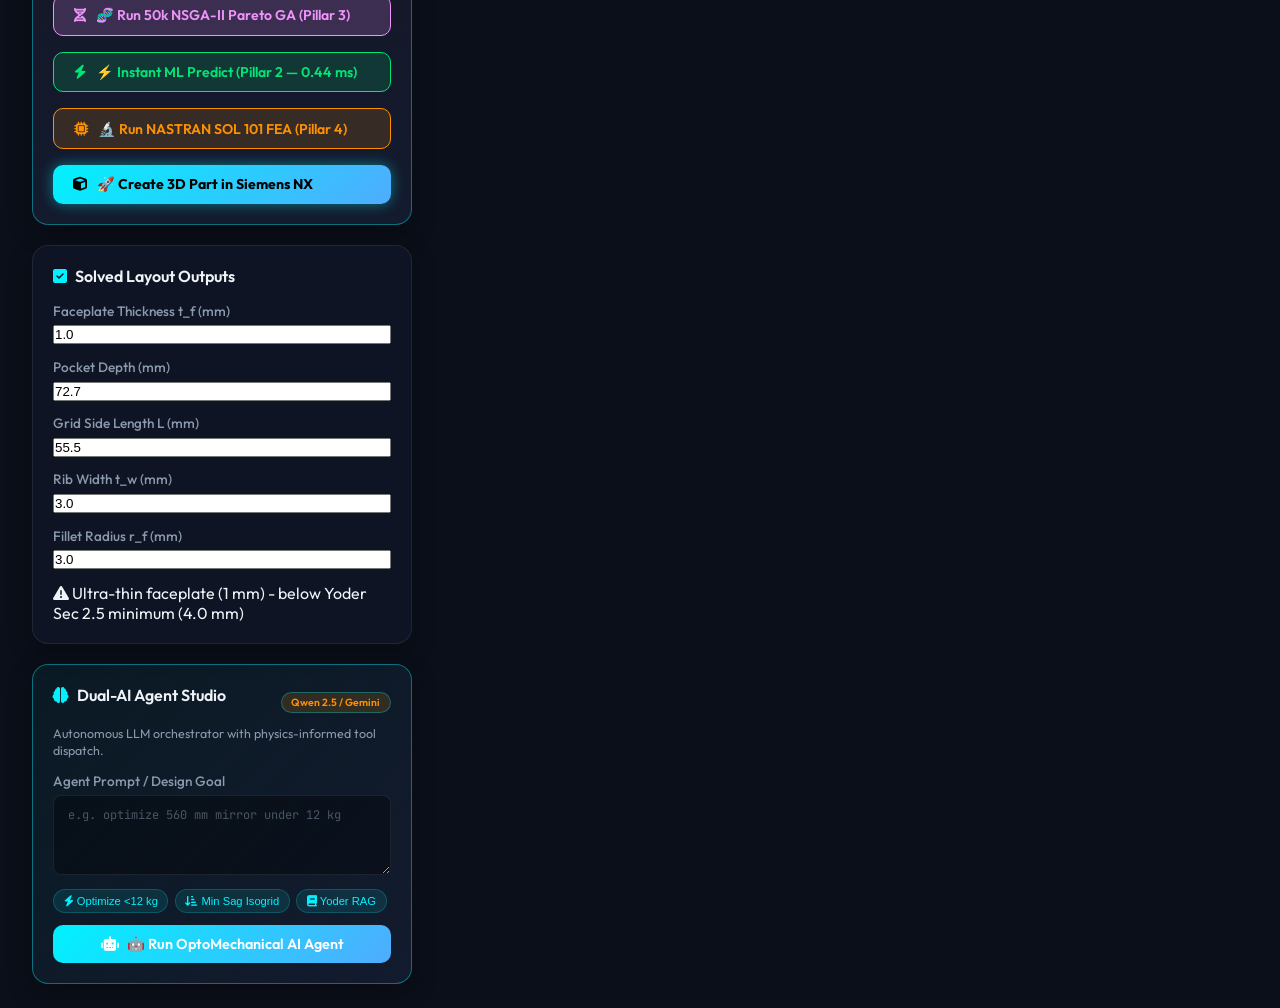
==== commit 2ef48ab4: "fix: calibrate CAD mass prediction to NX Measure and clarify annular perimeter and aspheric curvatur" ====
--- a/index.html
+++ b/index.html
@@ -158,7 +158,7 @@
         <div class="form-group">
           <label for="inp-depth">Total Blank Depth H (mm)</label>
           <input type="text" id="inp-depth" value="73.7">
-          <span class="hint" id="txt-edge-thickness">Edge Thickness = 37.7 mm</span>
+          <span class="hint" id="txt-edge-thickness">Center Depth = 73.7 mm | Outer Rim Height = 109.7 mm (Sag = 36.0 mm)</span>
         </div>
       </div>
 
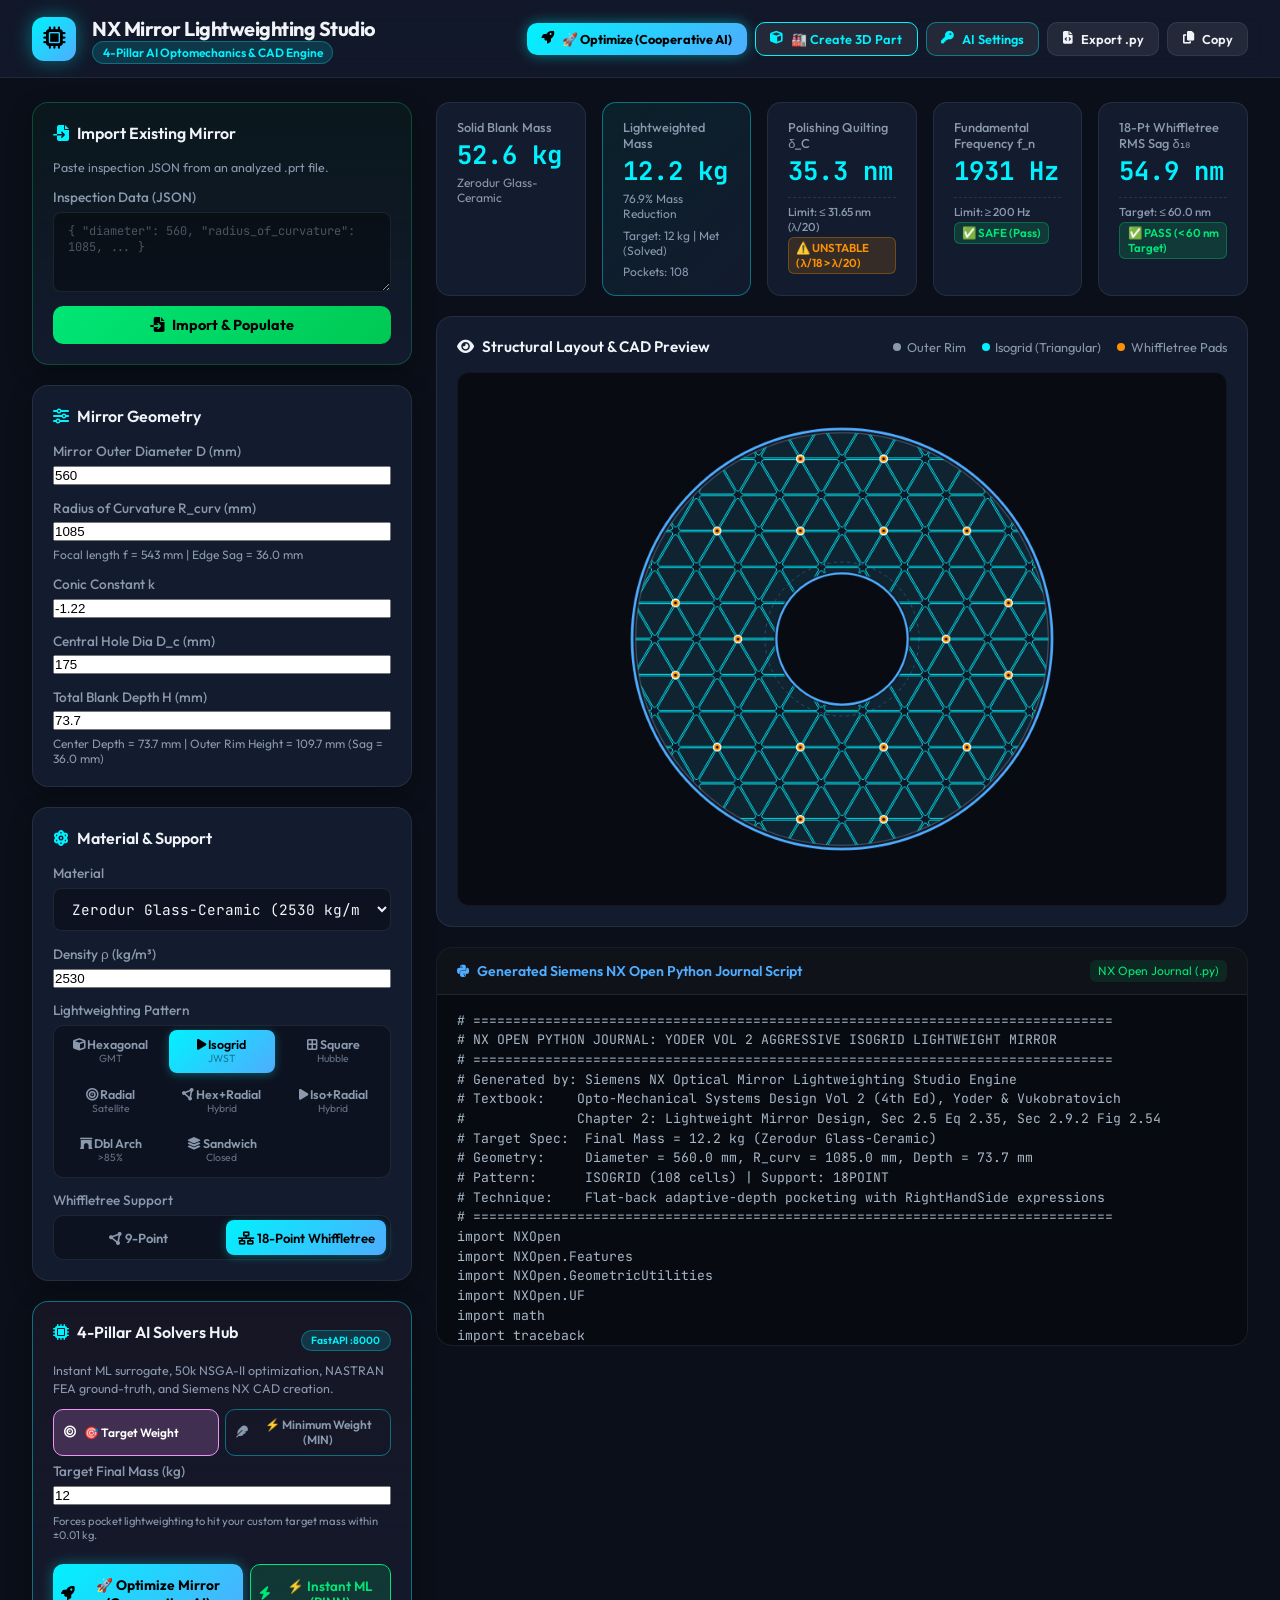
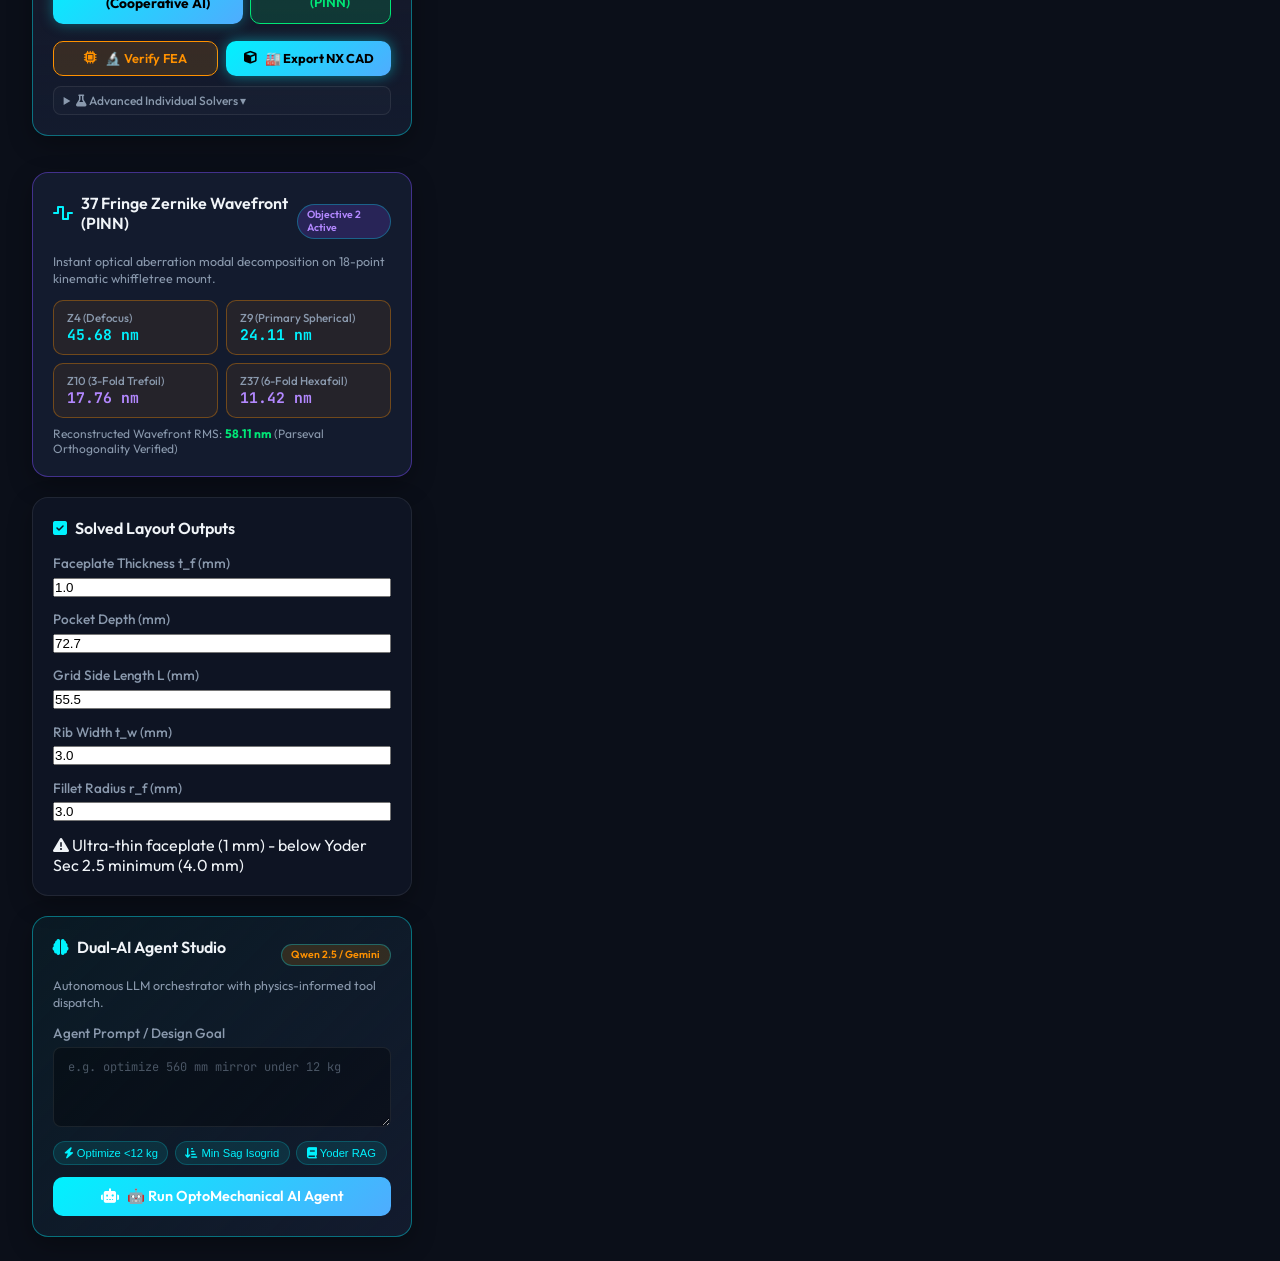
==== commit c69428bf: "feat: Implement Cooperative Two-Stage Coarse-to-Fine Optimization Pipeline (NSGA-II -> PPO RL -> PIN" ====
--- a/index.html
+++ b/index.html
@@ -44,6 +44,43 @@
     .header-actions { flex-wrap: wrap; gap: 0.5rem !important; }
     .header-actions .btn { font-size: 0.8rem; padding: 0.5rem 0.9rem; }
     .top-btn-create { background: linear-gradient(135deg,#00f2fe,#4facfe) !important; color:#000 !important; font-weight:700 !important; box-shadow:0 0 14px rgba(0,242,254,.45) !important; }
+    /* Interactive solver states */
+    .import-status.running {
+      background: rgba(0, 242, 254, 0.12) !important;
+      border: 1px solid rgba(0, 242, 254, 0.6) !important;
+      color: #00f2fe !important;
+      animation: pulseGlow 1.4s infinite alternate;
+    }
+    @keyframes pulseGlow {
+      from { box-shadow: 0 0 4px rgba(0, 242, 254, 0.2); }
+      to { box-shadow: 0 0 16px rgba(0, 242, 254, 0.55); }
+    }
+    .top-progress-bar {
+      position: fixed;
+      top: 0;
+      left: 0;
+      height: 3px;
+      width: 0%;
+      background: linear-gradient(90deg, #00f2fe, #4facfe, #00e676);
+      z-index: 999999;
+      box-shadow: 0 0 10px #00f2fe;
+      transition: width 0.3s ease, opacity 0.3s ease;
+      opacity: 0;
+    }
+    .top-progress-bar.active {
+      opacity: 1;
+      animation: progressIndeterminate 1.8s infinite linear;
+    }
+    @keyframes progressIndeterminate {
+      0% { left: 0%; width: 25%; }
+      50% { left: 40%; width: 55%; }
+      100% { left: 100%; width: 15%; }
+    }
+    .btn-executing {
+      pointer-events: none !important;
+      opacity: 0.82 !important;
+      filter: brightness(1.2) !important;
+    }
   </style>
 </head>
 <body>
@@ -59,17 +96,11 @@
       </div>
     </div>
     <div class="header-actions" style="display:flex;gap:0.5rem;flex-wrap:wrap;align-items:center;">
-      <button id="btn-create-prt-top" class="btn top-btn-create">
-        <i class="fa-solid fa-cube"></i> 🚀 Create 3D Part in NX
+      <button id="btn-optimize-unified-top" class="btn top-btn-create">
+        <i class="fa-solid fa-rocket"></i> 🚀 Optimize (Cooperative AI)
       </button>
-      <button id="btn-instant-ml-top" class="btn btn-secondary" style="border-color:#00e676;color:#00e676;">
-        <i class="fa-solid fa-bolt"></i> ⚡ Instant ML
-      </button>
-      <button id="btn-nsga2-top" class="btn btn-secondary" style="border-color:#f093fb;color:#f093fb;">
-        <i class="fa-solid fa-dna"></i> 🧬 50k NSGA-II
-      </button>
-      <button id="btn-fea-top" class="btn btn-secondary" style="border-color:#ff9100;color:#ff9100;">
-        <i class="fa-solid fa-microchip"></i> 🔬 FEA SOL101
+      <button id="btn-create-prt-top" class="btn btn-secondary" style="border-color:#00f2fe;color:#00f2fe;">
+        <i class="fa-solid fa-cube"></i> 🏭 Create 3D Part
       </button>
       <button id="btn-api-key" class="btn btn-secondary" style="border-color:rgba(0,242,254,.4);color:#00f2fe;">
         <i class="fa-solid fa-key"></i> AI Settings
@@ -171,6 +202,7 @@
             <option value="zerodur" selected>Zerodur Glass-Ceramic (2530 kg/m³)</option>
             <option value="ule">ULE Titanium Silicate (2210 kg/m³)</option>
             <option value="sic">Silicon Carbide SiC (3160 kg/m³)</option>
+            <option value="beryllium">Beryllium I-220H (1850 kg/m³)</option>
             <option value="fused_silica">Fused Silica (2200 kg/m³)</option>
             <option value="al6061">Aluminum 6061-T6 (2700 kg/m³)</option>
           </select>
@@ -242,24 +274,92 @@
           <input type="text" id="inp-target-mass" value="12">
           <small id="hint-target-mass" style="display:block;font-size:0.7rem;color:#8a99ad;margin-top:0.25rem;">Forces pocket lightweighting to hit your custom target mass within ±0.01 kg.</small>
         </div>
-        <div class="solver-hub-btns">
-          <button id="btn-run-nsga2" class="btn btn-block"
-            style="background:rgba(240,147,251,.18);border:1px solid #f093fb;color:#f093fb;font-weight:600;">
-            <i class="fa-solid fa-dna"></i> 🧬 Run 50k NSGA-II Pareto GA (Pillar 3)
-          </button>
-          <button id="btn-instant-ml" class="btn btn-block"
-            style="background:rgba(0,230,118,.15);border:1px solid #00e676;color:#00e676;">
-            <i class="fa-solid fa-bolt"></i> ⚡ Instant ML Predict (Pillar 2 — 0.44 ms)
-          </button>
+        <!-- Tier 1: Primary Actions (Optimize & Instant ML Predict) -->
+        <div style="display:grid;grid-template-columns:1.35fr 1fr;gap:0.45rem;margin-top:0.4rem;">
+          <button id="btn-optimize-unified" class="btn btn-block"
+            style="background:linear-gradient(135deg,#00f2fe,#4facfe);color:#000;font-weight:700;font-size:0.86rem;padding:0.75rem 0.5rem;box-shadow:0 0 14px rgba(0,242,254,0.35);display:flex;justify-content:center;align-items:center;gap:0.4rem;">
+            <i class="fa-solid fa-rocket"></i> 🚀 Optimize Mirror (Cooperative AI)
+          </button>
+          <button id="btn-run-pinn-tier1" class="btn btn-block"
+            style="background:rgba(0,230,118,.15);border:1px solid #00e676;color:#00e676;font-weight:600;font-size:0.84rem;padding:0.75rem 0.5rem;display:flex;justify-content:center;align-items:center;gap:0.4rem;">
+            <i class="fa-solid fa-bolt"></i> ⚡ Instant ML (PINN)
+          </button>
+        </div>
+        
+        <!-- Cooperative Handoff / Winner Badge (Updated on optimization complete) -->
+        <div id="unified-winner-badge" style="display:none;margin-top:0.5rem;padding:0.6rem 0.75rem;border-radius:8px;font-size:0.75rem;background:rgba(0,242,254,0.06);border:1px solid rgba(0,242,254,0.35);color:#d1e8ff;flex-direction:column;gap:0.45rem;">
+          <div style="display:flex;align-items:center;justify-content:space-between;width:100%;">
+            <span style="font-weight:700;color:#00f2fe;display:flex;align-items:center;gap:0.35rem;">
+              <i class="fa-solid fa-handshake-angle"></i> Cooperative AI Handoff
+            </span>
+            <span class="badge" style="background:rgba(0,230,118,0.2);color:#00e676;font-size:0.65rem;padding:0.15rem 0.4rem;border-radius:4px;">Coarse-to-Fine</span>
+          </div>
+          <div id="unified-winner-text" style="line-height:1.35;color:#cfe2ff;">—</div>
+          <div id="unified-handoff-details" style="display:none;grid-template-columns:1fr auto 1fr;gap:0.35rem;align-items:center;margin-top:0.25rem;background:rgba(0,0,0,0.3);padding:0.45rem;border-radius:6px;border:1px solid rgba(255,255,255,0.08);">
+            <div style="text-align:center;">
+              <div style="font-size:0.65rem;color:#f093fb;font-weight:600;">Stage 1: NSGA-II Seed</div>
+              <div id="handoff-seed-metrics" style="font-size:0.72rem;color:#fff;font-weight:700;margin-top:0.1rem;">- kg | - nm</div>
+            </div>
+            <div style="color:#00f2fe;font-size:0.9rem;font-weight:bold;">➔</div>
+            <div style="text-align:center;">
+              <div style="font-size:0.65rem;color:#00e676;font-weight:600;">Stage 2: PPO Refined</div>
+              <div id="handoff-refined-metrics" style="font-size:0.72rem;color:#fff;font-weight:700;margin-top:0.1rem;">- kg | - nm</div>
+            </div>
+          </div>
+        </div>
+
+        <!-- Tier 2: Post-Optimization Verification & Export -->
+        <div style="display:grid;grid-template-columns:1fr 1fr;gap:0.5rem;margin-top:0.55rem;">
           <button id="btn-run-fea" class="btn btn-block"
-            style="background:rgba(255,145,0,.15);border:1px solid #ff9100;color:#ff9100;">
-            <i class="fa-solid fa-microchip"></i> 🔬 Run NASTRAN SOL 101 FEA (Pillar 4)
-          </button>
-          <button id="btn-create-prt" class="btn btn-block top-btn-create">
-            <i class="fa-solid fa-cube"></i> 🚀 Create 3D Part in Siemens NX
-          </button>
-        </div>
+            style="background:rgba(255,145,0,.15);border:1px solid #ff9100;color:#ff9100;font-size:0.8rem;padding:0.55rem 0.4rem;justify-content:center;">
+            <i class="fa-solid fa-microchip"></i> 🔬 Verify FEA
+          </button>
+          <button id="btn-create-prt" class="btn btn-block top-btn-create"
+            style="font-size:0.8rem;padding:0.55rem 0.4rem;justify-content:center;">
+            <i class="fa-solid fa-cube"></i> 🏭 Export NX CAD
+          </button>
+        </div>
+
+        <!-- Tier 3: Collapsible Advanced Individual Solvers -->
+        <details style="margin-top:0.6rem;background:rgba(255,255,255,0.02);border:1px solid rgba(255,255,255,0.08);border-radius:8px;padding:0.4rem 0.6rem;">
+          <summary style="cursor:pointer;font-size:0.75rem;color:#8a99ad;user-select:none;font-weight:500;">
+            <i class="fa-solid fa-flask"></i> Advanced Individual Solvers ▾
+          </summary>
+          <div style="display:flex;flex-direction:column;gap:0.4rem;margin-top:0.5rem;">
+            <button id="btn-run-nsga2" class="btn btn-block"
+              style="background:rgba(240,147,251,.12);border:1px solid rgba(240,147,251,0.5);color:#f093fb;font-weight:500;font-size:0.78rem;padding:0.45rem;">
+              <i class="fa-solid fa-dna"></i> 🧬 NSGA-II Pareto GA
+            </button>
+            <button id="btn-run-ppo" class="btn btn-block"
+              style="background:rgba(124,77,255,.12);border:1px solid rgba(124,77,255,0.5);color:#b388ff;font-weight:500;font-size:0.78rem;padding:0.45rem;">
+              <i class="fa-solid fa-robot"></i> 🤖 PPO Reinforcement Learning
+            </button>
+            <button id="btn-run-pinn" class="btn btn-block"
+              style="background:rgba(0,230,118,.12);border:1px solid rgba(0,230,118,0.5);color:#00e676;font-weight:500;font-size:0.78rem;padding:0.45rem;">
+              <i class="fa-solid fa-atom"></i> ⚛️ Deep PINN + 37 Zernike
+            </button>
+          </div>
+        </details>
         <div id="solver-status-box" class="import-status" style="display:none;"></div>
+      </div>
+
+      
+      <!-- Objective 2: 37-Term Fringe Zernike Wavefront Decomposition Card -->
+      <div class="panel-card" id="card-zernike-modes" style="border-color:rgba(124,77,255,0.45);margin-top:1rem;">
+        <div style="display:flex;justify-content:space-between;align-items:center;">
+          <h2><i class="fa-solid fa-wave-square"></i> 37 Fringe Zernike Wavefront (PINN)</h2>
+          <span class="badge" style="background:rgba(124,77,255,.2);color:#b388ff;font-size:.65rem;">Objective 2 Active</span>
+        </div>
+        <p class="import-desc" style="margin-top:.2rem;">Instant optical aberration modal decomposition on 18-point kinematic whiffletree mount.</p>
+        <div style="display:grid;grid-template-columns:1fr 1fr;gap:0.5rem;margin-top:0.6rem;">
+          <div class="fea-mini"><div class="metric-label">Z4 (Defocus)</div><div class="metric-value" id="val-z4" style="color:#00f2fe;font-size:0.92rem;">45.68 nm</div></div>
+          <div class="fea-mini"><div class="metric-label">Z9 (Primary Spherical)</div><div class="metric-value" id="val-z9" style="color:#00f2fe;font-size:0.92rem;">24.11 nm</div></div>
+          <div class="fea-mini"><div class="metric-label">Z10 (3-Fold Trefoil)</div><div class="metric-value" id="val-z10" style="color:#b388ff;font-size:0.92rem;">17.76 nm</div></div>
+          <div class="fea-mini"><div class="metric-label">Z37 (6-Fold Hexafoil)</div><div class="metric-value" id="val-z37" style="color:#b388ff;font-size:0.92rem;">11.42 nm</div></div>
+        </div>
+        <div style="margin-top:0.5rem;font-size:0.75rem;color:#8a99ad;">
+          Reconstructed Wavefront RMS: <span id="val-zernike-rms" style="color:#00e676;font-weight:700;">58.11 nm</span> (Parseval Orthogonality Verified)
+        </div>
       </div>
 
       <!-- 4. Solved Geometry Outputs -->
@@ -494,6 +594,6 @@
   </div>
 </div>
 
-<script src="app.js?v=20261101_v11"></script>
+<script src="app.js?v=20261102_v15"></script>
 </body>
 </html>
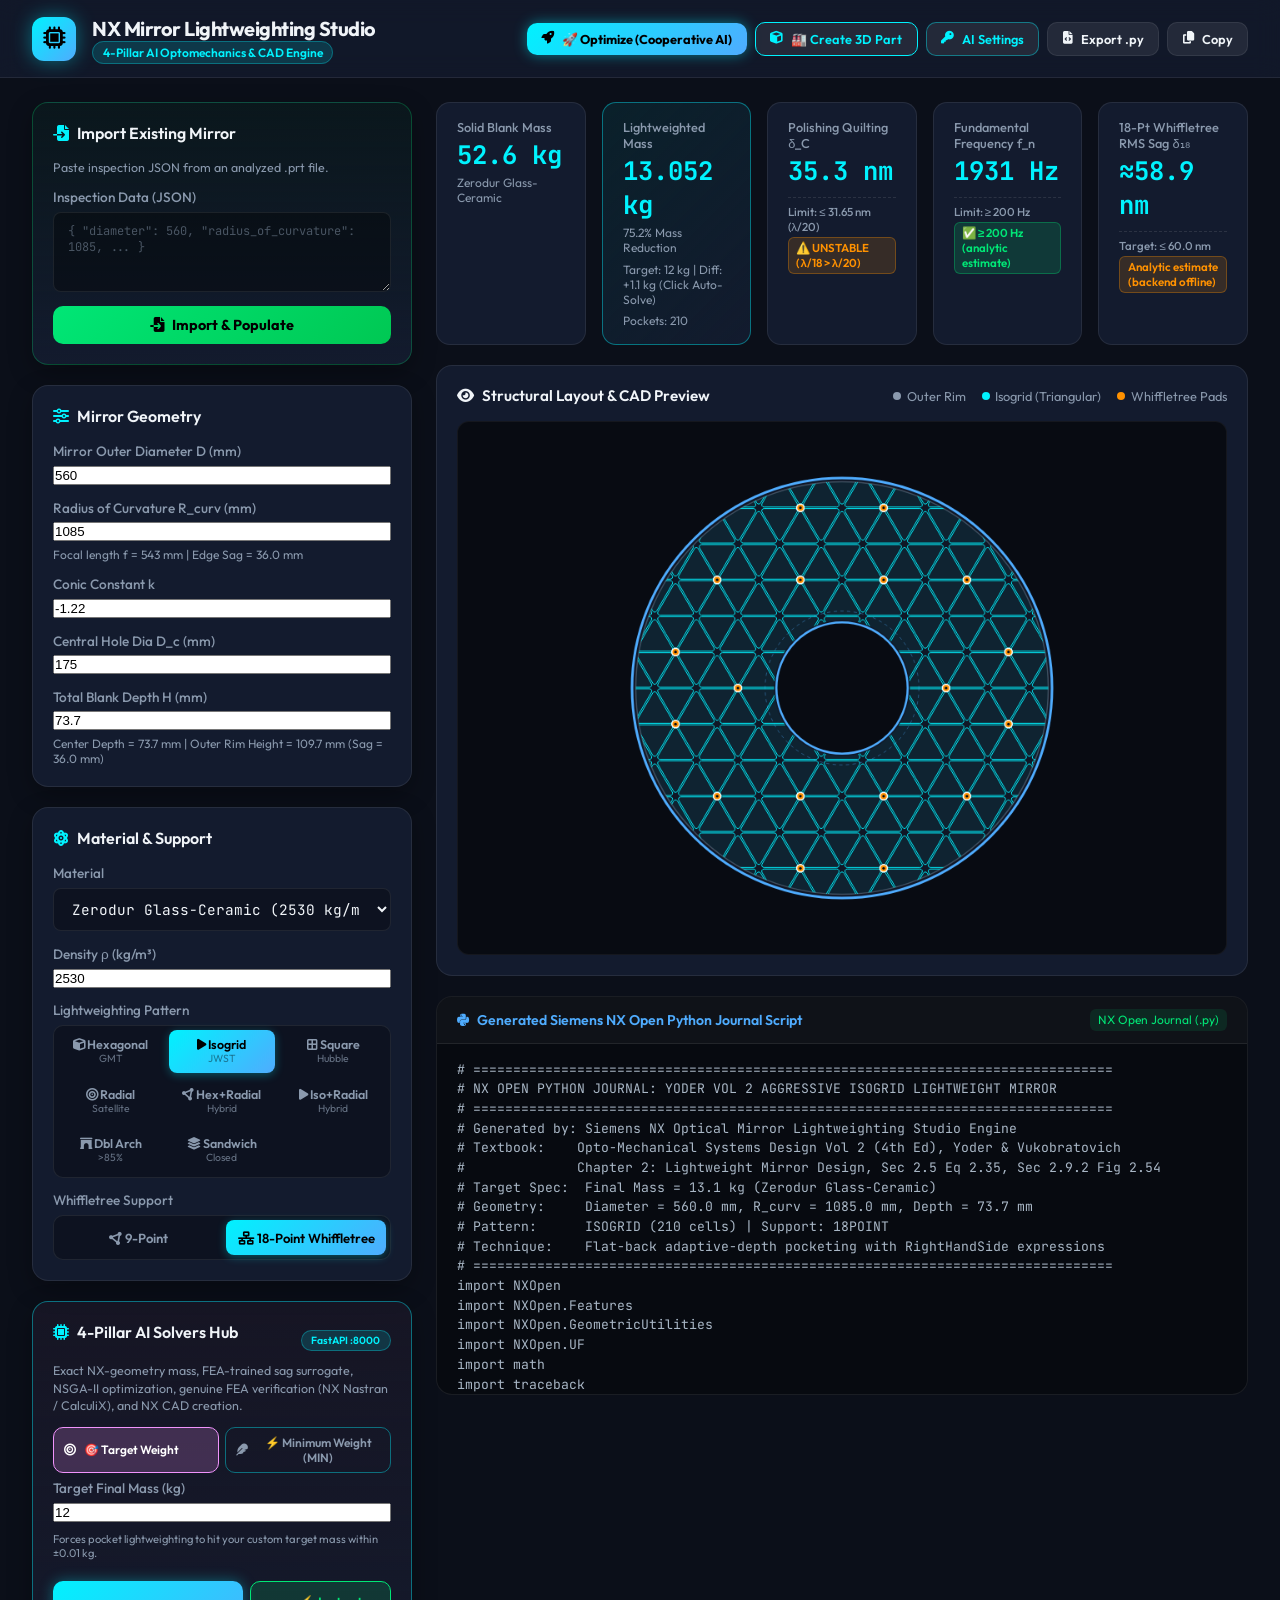
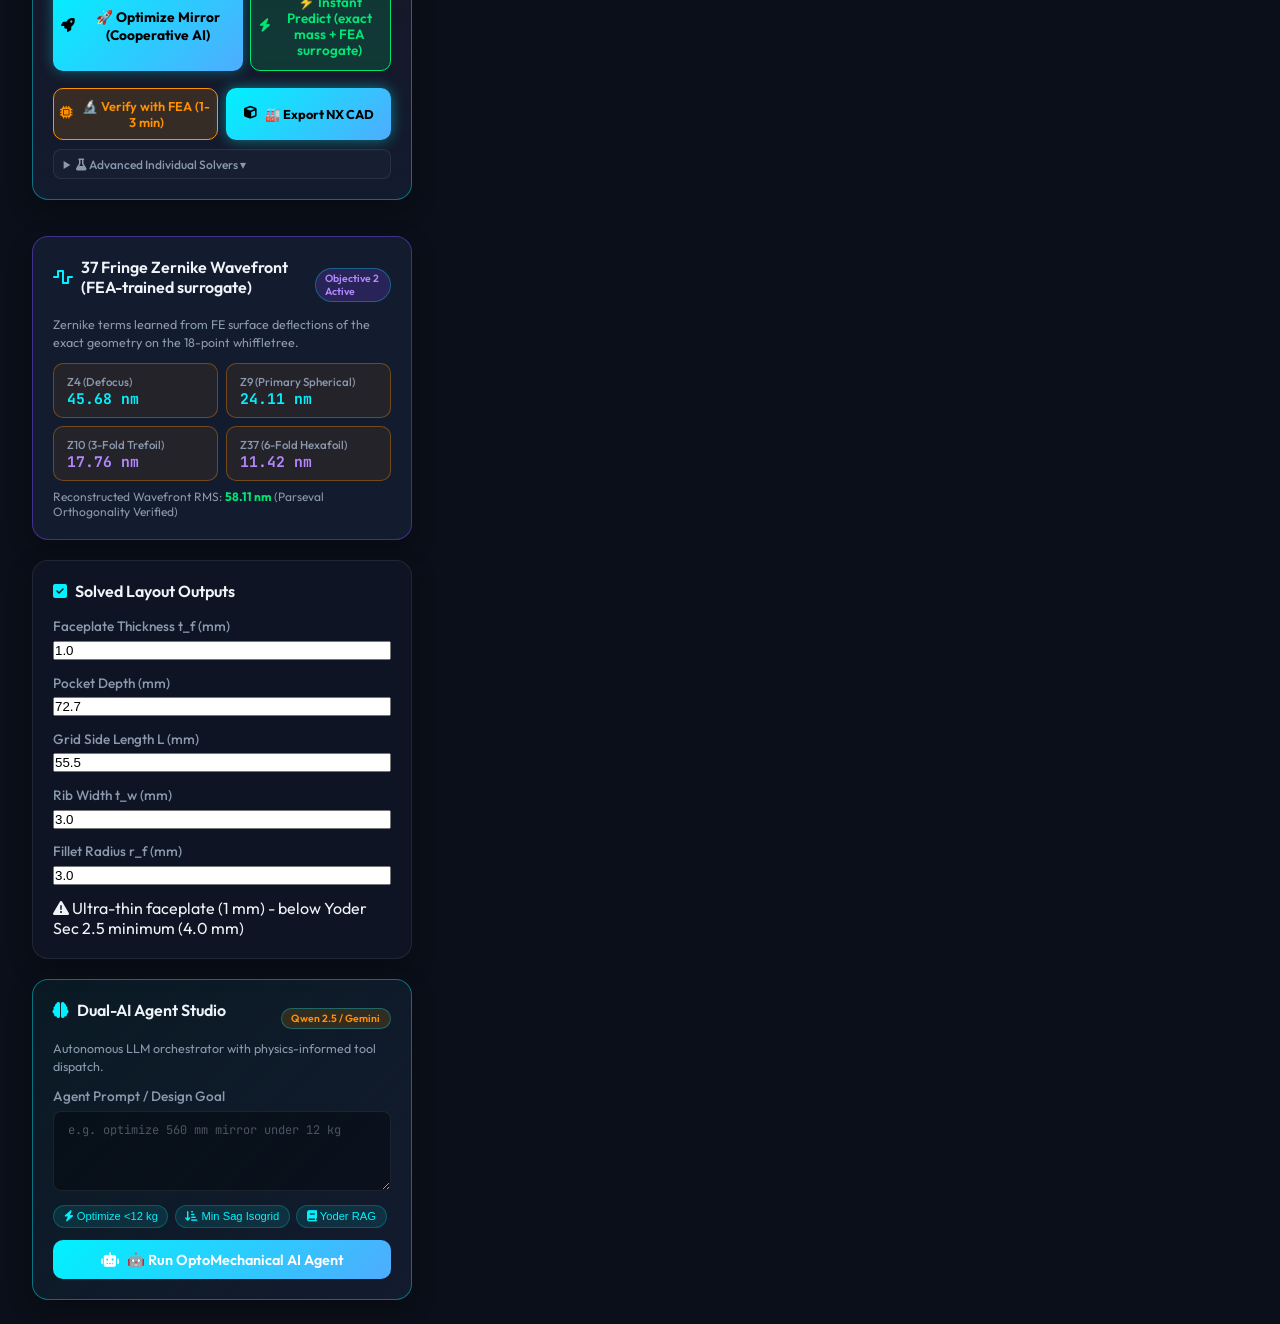
==== commit ea865705: "Exact NX-geometry mass, genuine FEA dataset and FEA-trained surrogate - Mass computed exactly from t" ====
--- a/index.html
+++ b/index.html
@@ -259,7 +259,7 @@
           <h2><i class="fa-solid fa-microchip"></i> 4-Pillar AI Solvers Hub</h2>
           <span class="badge" style="background:rgba(0,242,254,.15);color:#00f2fe;font-size:.65rem;">FastAPI :8000</span>
         </div>
-        <p class="import-desc" style="margin-top:.25rem;">Instant ML surrogate, 50k NSGA-II optimization, NASTRAN FEA ground-truth, and Siemens NX CAD creation.</p>
+        <p class="import-desc" style="margin-top:.25rem;">Exact NX-geometry mass, FEA-trained sag surrogate, NSGA-II optimization, genuine FEA verification (NX Nastran / CalculiX), and NX CAD creation.</p>
         <!-- Optimization Mode Selector: Target Weight vs Minimum Weight -->
         <div style="display:flex;gap:0.4rem;margin-top:0.75rem;margin-bottom:0.4rem;">
           <button type="button" id="btn-mode-target" class="btn btn-secondary" style="flex:1;padding:0.45rem 0.6rem;font-size:0.75rem;border-color:#f093fb;background:rgba(240,147,251,0.2);color:#fff;font-weight:600;">
@@ -282,7 +282,7 @@
           </button>
           <button id="btn-run-pinn-tier1" class="btn btn-block"
             style="background:rgba(0,230,118,.15);border:1px solid #00e676;color:#00e676;font-weight:600;font-size:0.84rem;padding:0.75rem 0.5rem;display:flex;justify-content:center;align-items:center;gap:0.4rem;">
-            <i class="fa-solid fa-bolt"></i> ⚡ Instant ML (PINN)
+            <i class="fa-solid fa-bolt"></i> ⚡ Instant Predict (exact mass + FEA surrogate)
           </button>
         </div>
         
@@ -312,7 +312,7 @@
         <div style="display:grid;grid-template-columns:1fr 1fr;gap:0.5rem;margin-top:0.55rem;">
           <button id="btn-run-fea" class="btn btn-block"
             style="background:rgba(255,145,0,.15);border:1px solid #ff9100;color:#ff9100;font-size:0.8rem;padding:0.55rem 0.4rem;justify-content:center;">
-            <i class="fa-solid fa-microchip"></i> 🔬 Verify FEA
+            <i class="fa-solid fa-microchip"></i> 🔬 Verify with FEA (1-3 min)
           </button>
           <button id="btn-create-prt" class="btn btn-block top-btn-create"
             style="font-size:0.8rem;padding:0.55rem 0.4rem;justify-content:center;">
@@ -336,7 +336,7 @@
             </button>
             <button id="btn-run-pinn" class="btn btn-block"
               style="background:rgba(0,230,118,.12);border:1px solid rgba(0,230,118,0.5);color:#00e676;font-weight:500;font-size:0.78rem;padding:0.45rem;">
-              <i class="fa-solid fa-atom"></i> ⚛️ Deep PINN + 37 Zernike
+              <i class="fa-solid fa-atom"></i> ⚛️ FEA Surrogate + 37 Zernike
             </button>
           </div>
         </details>
@@ -347,10 +347,10 @@
       <!-- Objective 2: 37-Term Fringe Zernike Wavefront Decomposition Card -->
       <div class="panel-card" id="card-zernike-modes" style="border-color:rgba(124,77,255,0.45);margin-top:1rem;">
         <div style="display:flex;justify-content:space-between;align-items:center;">
-          <h2><i class="fa-solid fa-wave-square"></i> 37 Fringe Zernike Wavefront (PINN)</h2>
+          <h2><i class="fa-solid fa-wave-square"></i> 37 Fringe Zernike Wavefront (FEA-trained surrogate)</h2>
           <span class="badge" style="background:rgba(124,77,255,.2);color:#b388ff;font-size:.65rem;">Objective 2 Active</span>
         </div>
-        <p class="import-desc" style="margin-top:.2rem;">Instant optical aberration modal decomposition on 18-point kinematic whiffletree mount.</p>
+        <p class="import-desc" style="margin-top:.2rem;">Zernike terms learned from FE surface deflections of the exact geometry on the 18-point whiffletree.</p>
         <div style="display:grid;grid-template-columns:1fr 1fr;gap:0.5rem;margin-top:0.6rem;">
           <div class="fea-mini"><div class="metric-label">Z4 (Defocus)</div><div class="metric-value" id="val-z4" style="color:#00f2fe;font-size:0.92rem;">45.68 nm</div></div>
           <div class="fea-mini"><div class="metric-label">Z9 (Primary Spherical)</div><div class="metric-value" id="val-z9" style="color:#00f2fe;font-size:0.92rem;">24.11 nm</div></div>
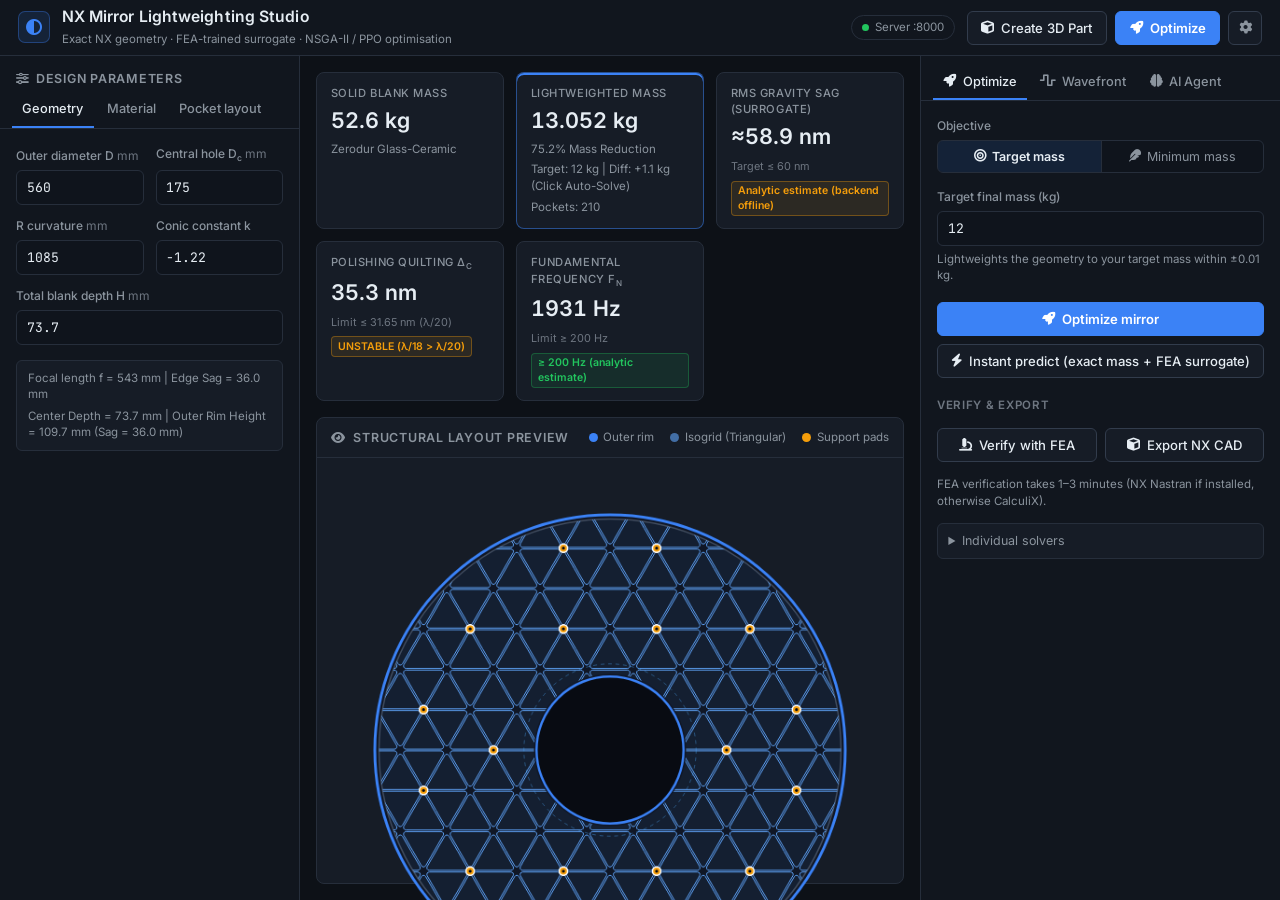
==== commit f59c9a1e: "UI redesign: professional three-pane layout - Header with primary actions only; neutral dark theme, " ====
--- a/index.html
+++ b/index.html
@@ -8,80 +8,30 @@
     (function(){
       if (window.location.protocol === 'file:') {
         var msg = document.createElement('div');
-        msg.style.cssText = 'position:fixed;inset:0;background:#0b0f19;display:flex;flex-direction:column;align-items:center;justify-content:center;z-index:99999;font-family:Outfit,sans-serif;color:#f0f4f8;';
+        msg.style.cssText = 'position:fixed;inset:0;background:#0b0f19;display:flex;flex-direction:column;align-items:center;justify-content:center;z-index:99999;font-family:Inter,sans-serif;color:#f0f4f8;';
         msg.innerHTML = '<div style="font-size:2.5rem;margin-bottom:1rem;">⚠️</div>' +
-          '<h2 style="font-size:1.4rem;margin-bottom:.75rem;color:#ff9100;">Open via Server, Not File</h2>' +
-          '<p style="color:#8a99ad;margin-bottom:1.5rem;text-align:center;max-width:480px;">You opened this from <code style="color:#00f2fe;">file://</code>. The ML predict, NSGA-II, FEA, and CAD buttons require the local FastAPI server to be running. The browser blocks those requests from a file:// page.</p>' +
+          '<h2 style="font-size:1.4rem;margin-bottom:.75rem;color:#f59e0b;">Open via Server, Not File</h2>' +
+          '<p style="color:#8a99ad;margin-bottom:1.5rem;text-align:center;max-width:480px;">You opened this from <code style="color:#60a5fa;">file://</code>. The ML predict, NSGA-II, FEA, and CAD buttons require the local FastAPI server to be running. The browser blocks those requests from a file:// page.</p>' +
           '<div style="display:flex;flex-direction:column;gap:.75rem;align-items:center;">' +
-          '<div style="background:rgba(0,242,254,.1);border:1px solid rgba(0,242,254,.4);border-radius:12px;padding:.8rem 1.5rem;">' +
-          '<strong style="color:#00f2fe;">Step 1:</strong> Double-click <code>start_server.bat</code> in the Lightweighting Agent folder' +
+          '<div style="background:rgba(96,165,250,.1);border:1px solid rgba(96,165,250,.4);border-radius:12px;padding:.8rem 1.5rem;">' +
+          '<strong style="color:#60a5fa;">Step 1:</strong> Double-click <code>start_server.bat</code> in the Lightweighting Agent folder' +
           '</div>' +
-          '<div style="background:rgba(0,242,254,.1);border:1px solid rgba(0,242,254,.4);border-radius:12px;padding:.8rem 1.5rem;">' +
-          '<strong style="color:#00f2fe;">Step 2:</strong> Then open: <a href="http://127.0.0.1:8000/" style="color:#4facfe;font-weight:700;">http://127.0.0.1:8000/</a>' +
+          '<div style="background:rgba(96,165,250,.1);border:1px solid rgba(96,165,250,.4);border-radius:12px;padding:.8rem 1.5rem;">' +
+          '<strong style="color:#60a5fa;">Step 2:</strong> Then open: <a href="http://127.0.0.1:8000/" style="color:#3b82f6;font-weight:700;">http://127.0.0.1:8000/</a>' +
           '</div>' +
-          '<button onclick="window.location.href=\'http://127.0.0.1:8000/\'" style="margin-top:.5rem;background:linear-gradient(135deg,#00f2fe,#4facfe);border:none;border-radius:12px;padding:.75rem 2rem;font-size:1rem;font-weight:700;color:#000;cursor:pointer;">🚀 Open Server URL Now</button>' +
+          '<button onclick="window.location.href=\'http://127.0.0.1:8000/\'" style="margin-top:.5rem;background:linear-gradient(135deg,#60a5fa,#3b82f6);border:none;border-radius:12px;padding:.75rem 2rem;font-size:1rem;font-weight:700;color:#000;cursor:pointer;">🚀 Open Server URL Now</button>' +
           '</div>';
         document.addEventListener('DOMContentLoaded', function(){ document.body.appendChild(msg); });
         document.addEventListener('DOMContentLoaded', function(){ setTimeout(function(){ window.location.href = 'http://127.0.0.1:8000/'; }, 3000); });
       }
     })();
   </script>
-  <title>NX Mirror Lightweighting Studio — 4-Pillar AI Engine</title>
+  <title>NX Mirror Lightweighting Studio</title>
   <link rel="preconnect" href="https://fonts.googleapis.com">
   <link rel="preconnect" href="https://fonts.gstatic.com" crossorigin>
-  <link href="https://fonts.googleapis.com/css2?family=Outfit:wght@300;400;500;600;700&family=JetBrains+Mono:wght@400;500;600&display=swap" rel="stylesheet">
+  <link href="https://fonts.googleapis.com/css2?family=Inter:wght@400;500;600;700&family=JetBrains+Mono:wght@400;500&display=swap" rel="stylesheet">
   <link rel="stylesheet" href="https://cdnjs.cloudflare.com/ajax/libs/font-awesome/6.4.0/css/all.min.css">
-  <link rel="stylesheet" href="styles.css">
-  <style>
-    .solver-hub-btns { display: flex; flex-direction: column; gap: 0.5rem; margin-top: 0.6rem; }
-    .solver-hub-btns .btn { justify-content: flex-start; gap: 0.6rem; font-size: 0.88rem; }
-    .fea-row { display: grid; grid-template-columns: 1fr 1fr; gap: 0.75rem; }
-    .fea-mini { background: rgba(255,145,0,0.08); border: 1px solid rgba(255,145,0,0.35); border-radius: 10px; padding: 0.6rem 0.8rem; }
-    .fea-mini .metric-label { font-size: 0.72rem; color: #8a99ad; }
-    .fea-mini .metric-value { font-size: 1.05rem; font-weight: 700; color: #ff9100; }
-    .pocket-badge { font-size: 0.75rem; color: #8a99ad; margin-top: 0.2rem; display: block; }
-    #solver-status-box { font-size: 0.82rem; margin-top: 0.6rem; }
-    .header-actions { flex-wrap: wrap; gap: 0.5rem !important; }
-    .header-actions .btn { font-size: 0.8rem; padding: 0.5rem 0.9rem; }
-    .top-btn-create { background: linear-gradient(135deg,#00f2fe,#4facfe) !important; color:#000 !important; font-weight:700 !important; box-shadow:0 0 14px rgba(0,242,254,.45) !important; }
-    /* Interactive solver states */
-    .import-status.running {
-      background: rgba(0, 242, 254, 0.12) !important;
-      border: 1px solid rgba(0, 242, 254, 0.6) !important;
-      color: #00f2fe !important;
-      animation: pulseGlow 1.4s infinite alternate;
-    }
-    @keyframes pulseGlow {
-      from { box-shadow: 0 0 4px rgba(0, 242, 254, 0.2); }
-      to { box-shadow: 0 0 16px rgba(0, 242, 254, 0.55); }
-    }
-    .top-progress-bar {
-      position: fixed;
-      top: 0;
-      left: 0;
-      height: 3px;
-      width: 0%;
-      background: linear-gradient(90deg, #00f2fe, #4facfe, #00e676);
-      z-index: 999999;
-      box-shadow: 0 0 10px #00f2fe;
-      transition: width 0.3s ease, opacity 0.3s ease;
-      opacity: 0;
-    }
-    .top-progress-bar.active {
-      opacity: 1;
-      animation: progressIndeterminate 1.8s infinite linear;
-    }
-    @keyframes progressIndeterminate {
-      0% { left: 0%; width: 25%; }
-      50% { left: 40%; width: 55%; }
-      100% { left: 100%; width: 15%; }
-    }
-    .btn-executing {
-      pointer-events: none !important;
-      opacity: 0.82 !important;
-      filter: brightness(1.2) !important;
-    }
-  </style>
+  <link rel="stylesheet" href="styles.css?v=20261119">
 </head>
 <body>
 <div class="app-container">
@@ -89,27 +39,22 @@
   <!-- ─── HEADER ─── -->
   <header class="app-header">
     <div class="brand">
-      <div class="brand-logo"><i class="fa-solid fa-microchip"></i></div>
+      <div class="brand-logo"><i class="fa-solid fa-circle-half-stroke"></i></div>
       <div class="brand-text">
         <h1>NX Mirror Lightweighting Studio</h1>
-        <span class="badge">4-Pillar AI Optomechanics &amp; CAD Engine</span>
-      </div>
-    </div>
-    <div class="header-actions" style="display:flex;gap:0.5rem;flex-wrap:wrap;align-items:center;">
-      <button id="btn-optimize-unified-top" class="btn top-btn-create">
-        <i class="fa-solid fa-rocket"></i> 🚀 Optimize (Cooperative AI)
+        <span class="brand-sub">Exact NX geometry &middot; FEA-trained surrogate &middot; NSGA-II / PPO optimisation</span>
+      </div>
+    </div>
+    <div class="header-actions">
+      <span class="server-pill"><span class="dot-live"></span> Server :8000</span>
+      <button id="btn-create-prt-top" class="btn btn-secondary">
+        <i class="fa-solid fa-cube"></i> Create 3D Part
       </button>
-      <button id="btn-create-prt-top" class="btn btn-secondary" style="border-color:#00f2fe;color:#00f2fe;">
-        <i class="fa-solid fa-cube"></i> 🏭 Create 3D Part
+      <button id="btn-optimize-unified-top" class="btn btn-primary">
+        <i class="fa-solid fa-rocket"></i> Optimize
       </button>
-      <button id="btn-api-key" class="btn btn-secondary" style="border-color:rgba(0,242,254,.4);color:#00f2fe;">
-        <i class="fa-solid fa-key"></i> AI Settings
-      </button>
-      <button id="btn-export-py" class="btn btn-secondary">
-        <i class="fa-solid fa-file-code"></i> Export .py
-      </button>
-      <button id="btn-copy-code" class="btn btn-secondary">
-        <i class="fa-solid fa-copy"></i> Copy
+      <button id="btn-api-key" class="btn btn-icon" title="AI agent settings">
+        <i class="fa-solid fa-gear"></i>
       </button>
     </div>
   </header>
@@ -148,373 +93,175 @@
   <!-- ─── MAIN WORKSPACE ─── -->
   <main class="workspace">
 
-    <!-- ── LEFT SIDEBAR ── -->
-    <aside class="sidebar-controls">
-
-      <!-- 0. Import -->
-      <div class="panel-card import-card">
-        <h2><i class="fa-solid fa-file-import"></i> Import Existing Mirror</h2>
-        <p class="import-desc">Paste inspection JSON from an analyzed .prt file.</p>
-        <div class="form-group">
-          <label for="inp-import-json">Inspection Data (JSON)</label>
-          <textarea id="inp-import-json" class="import-textarea" rows="3"
-            placeholder='{ "diameter": 560, "radius_of_curvature": 1085, ... }'></textarea>
-        </div>
-        <button id="btn-import" class="btn btn-import btn-block">
-          <i class="fa-solid fa-file-import"></i> Import &amp; Populate
-        </button>
-        <div id="import-status" class="import-status" style="display:none;"></div>
-      </div>
-
-      <!-- 1. Mirror Geometry -->
-      <div class="panel-card">
-        <h2><i class="fa-solid fa-sliders"></i> Mirror Geometry</h2>
-        <div class="form-group">
-          <label for="inp-diameter">Mirror Outer Diameter D (mm)</label>
-          <input type="text" id="inp-diameter" value="560">
-        </div>
-        <div class="form-group">
-          <label for="inp-radius-curv">Radius of Curvature R_curv (mm)</label>
-          <input type="text" id="inp-radius-curv" value="1085">
-          <span class="hint" id="txt-focal-length">Focal length f = 542 mm | Edge Sag = 36.0 mm</span>
-        </div>
-        <div class="form-group">
-          <label for="inp-conic-constant">Conic Constant k</label>
-          <input type="text" id="inp-conic-constant" value="-1.22">
-        </div>
-        <div class="form-group">
-          <label for="inp-central-hole">Central Hole Dia D_c (mm)</label>
-          <input type="text" id="inp-central-hole" value="175">
-        </div>
-        <div class="form-group">
-          <label for="inp-depth">Total Blank Depth H (mm)</label>
-          <input type="text" id="inp-depth" value="73.7">
-          <span class="hint" id="txt-edge-thickness">Center Depth = 73.7 mm | Outer Rim Height = 109.7 mm (Sag = 36.0 mm)</span>
-        </div>
-      </div>
-
-      <!-- 2. Material & Pattern -->
-      <div class="panel-card">
-        <h2><i class="fa-solid fa-atom"></i> Material &amp; Support</h2>
-        <div class="form-group">
-          <label for="sel-material">Material</label>
-          <select id="sel-material">
-            <option value="zerodur" selected>Zerodur Glass-Ceramic (2530 kg/m³)</option>
-            <option value="ule">ULE Titanium Silicate (2210 kg/m³)</option>
-            <option value="sic">Silicon Carbide SiC (3160 kg/m³)</option>
-            <option value="beryllium">Beryllium I-220H (1850 kg/m³)</option>
-            <option value="fused_silica">Fused Silica (2200 kg/m³)</option>
-            <option value="al6061">Aluminum 6061-T6 (2700 kg/m³)</option>
-          </select>
-        </div>
-        <div class="form-group">
-          <label for="inp-density">Density ρ (kg/m³)</label>
-          <input type="text" id="inp-density" value="2530">
-        </div>
-        <div class="form-group">
-          <label>Lightweighting Pattern</label>
-          <div class="toggle-switch-group pattern-grid">
-            <button class="toggle-btn" data-pattern="hexagonal" onclick="selectPattern('hexagonal')">
-              <i class="fa-solid fa-cube"></i> Hexagonal<span class="pattern-ref">GMT</span>
-            </button>
-            <button class="toggle-btn active" data-pattern="isogrid" onclick="selectPattern('isogrid')">
-              <i class="fa-solid fa-play rotate-90"></i> Isogrid<span class="pattern-ref">JWST</span>
-            </button>
-            <button class="toggle-btn" data-pattern="square" onclick="selectPattern('square')">
-              <i class="fa-solid fa-border-all"></i> Square<span class="pattern-ref">Hubble</span>
-            </button>
-            <button class="toggle-btn" data-pattern="radial" onclick="selectPattern('radial')">
-              <i class="fa-solid fa-bullseye"></i> Radial<span class="pattern-ref">Satellite</span>
-            </button>
-            <button class="toggle-btn" data-pattern="hex_radial" onclick="selectPattern('hex_radial')">
-              <i class="fa-solid fa-circle-nodes"></i> Hex+Radial<span class="pattern-ref">Hybrid</span>
-            </button>
-            <button class="toggle-btn" data-pattern="iso_radial" onclick="selectPattern('iso_radial')">
-              <i class="fa-solid fa-play rotate-90"></i> Iso+Radial<span class="pattern-ref">Hybrid</span>
-            </button>
-            <button class="toggle-btn" data-pattern="double_arch" onclick="selectPattern('double_arch')">
-              <i class="fa-solid fa-archway"></i> Dbl Arch<span class="pattern-ref">&gt;85%</span>
-            </button>
-            <button class="toggle-btn" data-pattern="sandwich_isogrid" onclick="selectPattern('sandwich_isogrid')">
-              <i class="fa-solid fa-layer-group"></i> Sandwich<span class="pattern-ref">Closed</span>
-            </button>
-          </div>
-        </div>
-        <div class="form-group">
-          <label>Whiffletree Support</label>
-          <div class="toggle-switch-group">
-            <button class="toggle-btn" data-support="9point" onclick="selectSupport('9point')">
-              <i class="fa-solid fa-circle-nodes"></i> 9-Point
-            </button>
-            <button class="toggle-btn active" data-support="18point" onclick="selectSupport('18point')">
-              <i class="fa-solid fa-network-wired"></i> 18-Point Whiffletree
-            </button>
-          </div>
-        </div>
-      </div>
-
-      <!-- 3. 4-Pillar AI Solvers Hub -->
-      <div class="panel-card highlight-card" style="border-color:rgba(0,242,254,.4);">
-        <div style="display:flex;justify-content:space-between;align-items:center;">
-          <h2><i class="fa-solid fa-microchip"></i> 4-Pillar AI Solvers Hub</h2>
-          <span class="badge" style="background:rgba(0,242,254,.15);color:#00f2fe;font-size:.65rem;">FastAPI :8000</span>
-        </div>
-        <p class="import-desc" style="margin-top:.25rem;">Exact NX-geometry mass, FEA-trained sag surrogate, NSGA-II optimization, genuine FEA verification (NX Nastran / CalculiX), and NX CAD creation.</p>
-        <!-- Optimization Mode Selector: Target Weight vs Minimum Weight -->
-        <div style="display:flex;gap:0.4rem;margin-top:0.75rem;margin-bottom:0.4rem;">
-          <button type="button" id="btn-mode-target" class="btn btn-secondary" style="flex:1;padding:0.45rem 0.6rem;font-size:0.75rem;border-color:#f093fb;background:rgba(240,147,251,0.2);color:#fff;font-weight:600;">
-            <i class="fa-solid fa-bullseye"></i> 🎯 Target Weight
-          </button>
-          <button type="button" id="btn-mode-min" class="btn btn-secondary" style="flex:1;padding:0.45rem 0.6rem;font-size:0.75rem;border-color:rgba(0,242,254,0.4);background:transparent;color:#8a99ad;">
-            <i class="fa-solid fa-feather"></i> ⚡ Minimum Weight (MIN)
-          </button>
-        </div>
-        <div class="form-group" style="margin-top:.25rem;">
-          <label for="inp-target-mass" id="lbl-target-mass">Target Final Mass (kg)</label>
-          <input type="text" id="inp-target-mass" value="12">
-          <small id="hint-target-mass" style="display:block;font-size:0.7rem;color:#8a99ad;margin-top:0.25rem;">Forces pocket lightweighting to hit your custom target mass within ±0.01 kg.</small>
-        </div>
-        <!-- Tier 1: Primary Actions (Optimize & Instant ML Predict) -->
-        <div style="display:grid;grid-template-columns:1.35fr 1fr;gap:0.45rem;margin-top:0.4rem;">
-          <button id="btn-optimize-unified" class="btn btn-block"
-            style="background:linear-gradient(135deg,#00f2fe,#4facfe);color:#000;font-weight:700;font-size:0.86rem;padding:0.75rem 0.5rem;box-shadow:0 0 14px rgba(0,242,254,0.35);display:flex;justify-content:center;align-items:center;gap:0.4rem;">
-            <i class="fa-solid fa-rocket"></i> 🚀 Optimize Mirror (Cooperative AI)
-          </button>
-          <button id="btn-run-pinn-tier1" class="btn btn-block"
-            style="background:rgba(0,230,118,.15);border:1px solid #00e676;color:#00e676;font-weight:600;font-size:0.84rem;padding:0.75rem 0.5rem;display:flex;justify-content:center;align-items:center;gap:0.4rem;">
-            <i class="fa-solid fa-bolt"></i> ⚡ Instant Predict (exact mass + FEA surrogate)
-          </button>
-        </div>
-        
-        <!-- Cooperative Handoff / Winner Badge (Updated on optimization complete) -->
-        <div id="unified-winner-badge" style="display:none;margin-top:0.5rem;padding:0.6rem 0.75rem;border-radius:8px;font-size:0.75rem;background:rgba(0,242,254,0.06);border:1px solid rgba(0,242,254,0.35);color:#d1e8ff;flex-direction:column;gap:0.45rem;">
-          <div style="display:flex;align-items:center;justify-content:space-between;width:100%;">
-            <span style="font-weight:700;color:#00f2fe;display:flex;align-items:center;gap:0.35rem;">
-              <i class="fa-solid fa-handshake-angle"></i> Cooperative AI Handoff
-            </span>
-            <span class="badge" style="background:rgba(0,230,118,0.2);color:#00e676;font-size:0.65rem;padding:0.15rem 0.4rem;border-radius:4px;">Coarse-to-Fine</span>
-          </div>
-          <div id="unified-winner-text" style="line-height:1.35;color:#cfe2ff;">—</div>
-          <div id="unified-handoff-details" style="display:none;grid-template-columns:1fr auto 1fr;gap:0.35rem;align-items:center;margin-top:0.25rem;background:rgba(0,0,0,0.3);padding:0.45rem;border-radius:6px;border:1px solid rgba(255,255,255,0.08);">
-            <div style="text-align:center;">
-              <div style="font-size:0.65rem;color:#f093fb;font-weight:600;">Stage 1: NSGA-II Seed</div>
-              <div id="handoff-seed-metrics" style="font-size:0.72rem;color:#fff;font-weight:700;margin-top:0.1rem;">- kg | - nm</div>
-            </div>
-            <div style="color:#00f2fe;font-size:0.9rem;font-weight:bold;">➔</div>
-            <div style="text-align:center;">
-              <div style="font-size:0.65rem;color:#00e676;font-weight:600;">Stage 2: PPO Refined</div>
-              <div id="handoff-refined-metrics" style="font-size:0.72rem;color:#fff;font-weight:700;margin-top:0.1rem;">- kg | - nm</div>
-            </div>
-          </div>
-        </div>
-
-        <!-- Tier 2: Post-Optimization Verification & Export -->
-        <div style="display:grid;grid-template-columns:1fr 1fr;gap:0.5rem;margin-top:0.55rem;">
-          <button id="btn-run-fea" class="btn btn-block"
-            style="background:rgba(255,145,0,.15);border:1px solid #ff9100;color:#ff9100;font-size:0.8rem;padding:0.55rem 0.4rem;justify-content:center;">
-            <i class="fa-solid fa-microchip"></i> 🔬 Verify with FEA (1-3 min)
-          </button>
-          <button id="btn-create-prt" class="btn btn-block top-btn-create"
-            style="font-size:0.8rem;padding:0.55rem 0.4rem;justify-content:center;">
-            <i class="fa-solid fa-cube"></i> 🏭 Export NX CAD
-          </button>
-        </div>
-
-        <!-- Tier 3: Collapsible Advanced Individual Solvers -->
-        <details style="margin-top:0.6rem;background:rgba(255,255,255,0.02);border:1px solid rgba(255,255,255,0.08);border-radius:8px;padding:0.4rem 0.6rem;">
-          <summary style="cursor:pointer;font-size:0.75rem;color:#8a99ad;user-select:none;font-weight:500;">
-            <i class="fa-solid fa-flask"></i> Advanced Individual Solvers ▾
-          </summary>
-          <div style="display:flex;flex-direction:column;gap:0.4rem;margin-top:0.5rem;">
-            <button id="btn-run-nsga2" class="btn btn-block"
-              style="background:rgba(240,147,251,.12);border:1px solid rgba(240,147,251,0.5);color:#f093fb;font-weight:500;font-size:0.78rem;padding:0.45rem;">
-              <i class="fa-solid fa-dna"></i> 🧬 NSGA-II Pareto GA
-            </button>
-            <button id="btn-run-ppo" class="btn btn-block"
-              style="background:rgba(124,77,255,.12);border:1px solid rgba(124,77,255,0.5);color:#b388ff;font-weight:500;font-size:0.78rem;padding:0.45rem;">
-              <i class="fa-solid fa-robot"></i> 🤖 PPO Reinforcement Learning
-            </button>
-            <button id="btn-run-pinn" class="btn btn-block"
-              style="background:rgba(0,230,118,.12);border:1px solid rgba(0,230,118,0.5);color:#00e676;font-weight:500;font-size:0.78rem;padding:0.45rem;">
-              <i class="fa-solid fa-atom"></i> ⚛️ FEA Surrogate + 37 Zernike
-            </button>
-          </div>
-        </details>
-        <div id="solver-status-box" class="import-status" style="display:none;"></div>
-      </div>
-
-      
-      <!-- Objective 2: 37-Term Fringe Zernike Wavefront Decomposition Card -->
-      <div class="panel-card" id="card-zernike-modes" style="border-color:rgba(124,77,255,0.45);margin-top:1rem;">
-        <div style="display:flex;justify-content:space-between;align-items:center;">
-          <h2><i class="fa-solid fa-wave-square"></i> 37 Fringe Zernike Wavefront (FEA-trained surrogate)</h2>
-          <span class="badge" style="background:rgba(124,77,255,.2);color:#b388ff;font-size:.65rem;">Objective 2 Active</span>
-        </div>
-        <p class="import-desc" style="margin-top:.2rem;">Zernike terms learned from FE surface deflections of the exact geometry on the 18-point whiffletree.</p>
-        <div style="display:grid;grid-template-columns:1fr 1fr;gap:0.5rem;margin-top:0.6rem;">
-          <div class="fea-mini"><div class="metric-label">Z4 (Defocus)</div><div class="metric-value" id="val-z4" style="color:#00f2fe;font-size:0.92rem;">45.68 nm</div></div>
-          <div class="fea-mini"><div class="metric-label">Z9 (Primary Spherical)</div><div class="metric-value" id="val-z9" style="color:#00f2fe;font-size:0.92rem;">24.11 nm</div></div>
-          <div class="fea-mini"><div class="metric-label">Z10 (3-Fold Trefoil)</div><div class="metric-value" id="val-z10" style="color:#b388ff;font-size:0.92rem;">17.76 nm</div></div>
-          <div class="fea-mini"><div class="metric-label">Z37 (6-Fold Hexafoil)</div><div class="metric-value" id="val-z37" style="color:#b388ff;font-size:0.92rem;">11.42 nm</div></div>
-        </div>
-        <div style="margin-top:0.5rem;font-size:0.75rem;color:#8a99ad;">
-          Reconstructed Wavefront RMS: <span id="val-zernike-rms" style="color:#00e676;font-weight:700;">58.11 nm</span> (Parseval Orthogonality Verified)
-        </div>
-      </div>
-
-      <!-- 4. Solved Geometry Outputs -->
-      <div class="panel-card output-card">
-        <h2><i class="fa-solid fa-square-check"></i> Solved Layout Outputs</h2>
-        <div class="form-group">
-          <label for="inp-faceplate">Faceplate Thickness t_f (mm)</label>
-          <input type="text" id="inp-faceplate" value="1.0">
-        </div>
-        <div class="form-group">
-          <label for="inp-pocket-depth">Pocket Depth (mm)</label>
-          <input type="text" id="inp-pocket-depth" value="72.7">
-        </div>
-        <div class="form-group">
-          <label for="inp-cell-size">Grid Side Length L (mm)</label>
-          <input type="text" id="inp-cell-size" value="55.5">
-        </div>
-        <div class="form-group">
-          <label for="inp-rib-thick">Rib Width t_w (mm)</label>
-          <input type="text" id="inp-rib-thick" value="3.0">
-        </div>
-        <div class="form-group">
-          <label for="inp-fillet-radius">Fillet Radius r_f (mm)</label>
-          <input type="text" id="inp-fillet-radius" value="3.0">
-        </div>
-        <span class="hint-safe" id="txt-face-safety">
-          <i class="fa-solid fa-shield-check"></i> Optically validated layout
-        </span>
-      </div>
-
-      <!-- 5. Dual-AI Agent Studio -->
-      <div class="panel-card agent-studio-card">
-        <div style="display:flex;justify-content:space-between;align-items:center;">
-          <h2><i class="fa-solid fa-brain"></i> Dual-AI Agent Studio</h2>
-          <span class="badge" style="background:rgba(255,145,0,.15);color:#ff9100;font-size:.65rem;">Qwen 2.5 / Gemini</span>
-        </div>
-        <p class="import-desc" style="margin-top:.25rem;">Autonomous LLM orchestrator with physics-informed tool dispatch.</p>
-        <div class="form-group">
-          <label for="inp-agent-goal">Agent Prompt / Design Goal</label>
-          <textarea id="inp-agent-goal" class="import-textarea" rows="3"
-            placeholder="e.g. optimize 560 mm mirror under 12 kg"></textarea>
-        </div>
-        <div class="agent-quick-actions">
-          <button class="chip-btn" data-goal="optimize 560 mm mirror under 12 kg">
-            <i class="fa-solid fa-bolt"></i> Optimize &lt;12 kg
-          </button>
-          <button class="chip-btn" data-goal="minimize RMS sag with isogrid pattern">
-            <i class="fa-solid fa-arrow-down-short-wide"></i> Min Sag Isogrid
-          </button>
-          <button class="chip-btn" data-goal="Query Yoder Vol 2 rules for Double-Arch lightweighting">
-            <i class="fa-solid fa-book"></i> Yoder RAG
-          </button>
-        </div>
-        <button id="btn-run-agent" class="btn btn-accent btn-block"
-          style="background:linear-gradient(135deg,#00f2fe,#4facfe);margin-top:.5rem;">
-          <i class="fa-solid fa-robot"></i> 🤖 Run OptoMechanical AI Agent
-        </button>
-        <div id="agent-log-container" class="agent-log-container" style="display:none;margin-top:.75rem;">
-          <div class="agent-log-header">
-            <span><i class="fa-solid fa-terminal"></i> AI Thought &amp; Action Stream</span>
-            <span id="agent-status-badge" class="badge-running">Active</span>
-          </div>
-          <div id="agent-log-feed" class="agent-log-feed"></div>
-        </div>
-      </div>
-
-    </aside><!-- /sidebar -->
-
-    <!-- ── CENTER MAIN ── -->
-    <section class="main-display">
-
-      <!-- Metrics Row -->
+    <!-- ══ LEFT: DESIGN PARAMETERS ══ -->
+    <aside class="pane pane-left">
+      <div class="pane-head">
+        <span class="pane-title"><i class="fa-solid fa-sliders"></i> Design Parameters</span>
+      </div>
+      <nav class="tabs" data-tabgroup="left">
+        <button class="tab active" data-tab="tab-geometry">Geometry</button>
+        <button class="tab" data-tab="tab-material">Material</button>
+        <button class="tab" data-tab="tab-layout">Pocket layout</button>
+      </nav>
+
+      <div class="pane-body">
+        <!-- Geometry -->
+        <section class="tab-panel active" id="tab-geometry" data-tabgroup="left">
+          <div class="form-grid">
+            <div class="form-group">
+              <label for="inp-diameter">Outer diameter D <span class="unit">mm</span></label>
+              <input type="text" id="inp-diameter" value="560">
+            </div>
+            <div class="form-group">
+              <label for="inp-central-hole">Central hole D<sub>c</sub> <span class="unit">mm</span></label>
+              <input type="text" id="inp-central-hole" value="175">
+            </div>
+            <div class="form-group">
+              <label for="inp-radius-curv">R curvature <span class="unit">mm</span></label>
+              <input type="text" id="inp-radius-curv" value="1085">
+            </div>
+            <div class="form-group">
+              <label for="inp-conic-constant">Conic constant k</label>
+              <input type="text" id="inp-conic-constant" value="-1.22">
+            </div>
+            <div class="form-group span-2">
+              <label for="inp-depth">Total blank depth H <span class="unit">mm</span></label>
+              <input type="text" id="inp-depth" value="73.7">
+            </div>
+          </div>
+          <div class="info-list">
+            <span class="hint" id="txt-focal-length">Focal length f = 542 mm | Edge Sag = 36.0 mm</span>
+            <span class="hint" id="txt-edge-thickness">Center Depth = 73.7 mm | Outer Rim Height = 109.7 mm (Sag = 36.0 mm)</span>
+          </div>
+        </section>
+
+        <!-- Material & support -->
+        <section class="tab-panel" id="tab-material" data-tabgroup="left">
+          <div class="form-group">
+            <label for="sel-material">Material</label>
+            <select id="sel-material">
+              <option value="zerodur" selected>Zerodur glass-ceramic (2530 kg/m³)</option>
+              <option value="ule">ULE titanium silicate (2210 kg/m³)</option>
+              <option value="sic">Silicon carbide SiC (3160 kg/m³)</option>
+              <option value="beryllium">Beryllium I-220H (1850 kg/m³)</option>
+              <option value="fused_silica">Fused silica (2200 kg/m³)</option>
+              <option value="al6061">Aluminium 6061-T6 (2700 kg/m³)</option>
+            </select>
+          </div>
+          <div class="form-group">
+            <label for="inp-density">Density ρ <span class="unit">kg/m³</span></label>
+            <input type="text" id="inp-density" value="2530">
+          </div>
+          <div class="form-group">
+            <label>Lightweighting pattern</label>
+            <div class="toggle-switch-group pattern-grid">
+              <button class="toggle-btn" data-pattern="hexagonal" onclick="selectPattern('hexagonal')">Hexagonal</button>
+              <button class="toggle-btn active" data-pattern="isogrid" onclick="selectPattern('isogrid')">Isogrid</button>
+              <button class="toggle-btn" data-pattern="square" onclick="selectPattern('square')">Square</button>
+              <button class="toggle-btn" data-pattern="radial" onclick="selectPattern('radial')">Radial</button>
+              <button class="toggle-btn" data-pattern="hex_radial" onclick="selectPattern('hex_radial')">Hex + radial</button>
+              <button class="toggle-btn" data-pattern="iso_radial" onclick="selectPattern('iso_radial')">Iso + radial</button>
+              <button class="toggle-btn" data-pattern="double_arch" onclick="selectPattern('double_arch')">Double arch</button>
+              <button class="toggle-btn" data-pattern="sandwich_isogrid" onclick="selectPattern('sandwich_isogrid')">Sandwich</button>
+            </div>
+            <span class="hint">The FEA-trained sag surrogate covers the isogrid pattern; other patterns use exact mass only.</span>
+          </div>
+          <div class="form-group">
+            <label>Axial support</label>
+            <div class="toggle-switch-group seg">
+              <button class="toggle-btn" data-support="9point" onclick="selectSupport('9point')">9-point</button>
+              <button class="toggle-btn active" data-support="18point" onclick="selectSupport('18point')">18-point whiffletree</button>
+            </div>
+          </div>
+        </section>
+
+        <!-- Solved layout -->
+        <section class="tab-panel" id="tab-layout" data-tabgroup="left">
+          <p class="desc">Set automatically by the optimiser; can be edited by hand.</p>
+          <div class="form-grid">
+            <div class="form-group">
+              <label for="inp-faceplate">Faceplate t<sub>f</sub> <span class="unit">mm</span></label>
+              <input type="text" id="inp-faceplate" value="1.0">
+            </div>
+            <div class="form-group">
+              <label for="inp-rib-thick">Rib width t<sub>w</sub> <span class="unit">mm</span></label>
+              <input type="text" id="inp-rib-thick" value="3.0">
+            </div>
+            <div class="form-group">
+              <label for="inp-cell-size">Cell side L <span class="unit">mm</span></label>
+              <input type="text" id="inp-cell-size" value="55.5">
+            </div>
+            <div class="form-group">
+              <label for="inp-fillet-radius">Fillet radius r<sub>f</sub> <span class="unit">mm</span></label>
+              <input type="text" id="inp-fillet-radius" value="3.0">
+            </div>
+            <div class="form-group span-2">
+              <label for="inp-pocket-depth">Pocket depth <span class="unit">mm</span></label>
+              <input type="text" id="inp-pocket-depth" value="72.7">
+            </div>
+          </div>
+          <span class="hint-safe" id="txt-face-safety">Layout within checked limits</span>
+        </section>
+      </div>
+    </aside>
+
+    <!-- ══ CENTRE: RESULTS + PREVIEW ══ -->
+    <section class="pane-center">
       <div class="metrics-grid">
-
-        <!-- Solid Blank -->
         <div class="metric-card">
-          <span class="metric-label">Solid Blank Mass</span>
-          <span class="metric-value" id="val-solid-mass">51.6 kg</span>
+          <span class="metric-label">Solid blank mass</span>
+          <span class="metric-value" id="val-solid-mass">—</span>
           <span class="metric-sub" id="val-solid-material">Zerodur Glass-Ceramic</span>
         </div>
-
-        <!-- Lightweight Mass -->
         <div class="metric-card active-metric">
-          <span class="metric-label">Lightweighted Mass</span>
-          <span class="metric-value" id="val-final-mass">11.98 kg</span>
-          <span class="metric-sub" id="val-mass-reduction">76.8% Mass Reduction</span>
-          <span class="pocket-badge" id="val-mass-status">Target: 12 kg | Met (Solved)</span>
-          <span class="pocket-badge">Pockets: <span id="val-pocket-count">147</span></span>
-        </div>
-
-        <!-- Quilting -->
+          <span class="metric-label">Lightweighted mass</span>
+          <span class="metric-value" id="val-final-mass">—</span>
+          <span class="metric-sub" id="val-mass-reduction">—</span>
+          <span class="pocket-badge" id="val-mass-status">—</span>
+          <span class="pocket-badge">Pockets: <span id="val-pocket-count">—</span></span>
+        </div>
+        <div class="metric-card" id="metric-fea-card">
+          <span class="metric-label">RMS gravity sag (surrogate)</span>
+          <span class="metric-value" id="val-predicted-sag">—</span>
+          <div class="metric-limit-box">
+            <span class="limit-tag">Target ≤ 60 nm</span>
+            <span class="status-tag status-safe" id="val-sag-status">—</span>
+          </div>
+        </div>
         <div class="metric-card">
-          <span class="metric-label">Polishing Quilting δ_C</span>
-          <span class="metric-value" id="val-quilting-deflection">2.06 nm</span>
+          <span class="metric-label">Polishing quilting δ<sub>C</sub></span>
+          <span class="metric-value" id="val-quilting-deflection">—</span>
           <div class="metric-limit-box">
-            <span class="limit-tag">Limit: ≤ 31.65 nm (λ/20)</span>
-            <span class="status-tag status-safe" id="val-quilting-status">✅ SAFE (λ/137)</span>
-          </div>
-        </div>
-
-        <!-- Frequency -->
+            <span class="limit-tag">Limit ≤ 31.65 nm (λ/20)</span>
+            <span class="status-tag status-safe" id="val-quilting-status">—</span>
+          </div>
+        </div>
         <div class="metric-card">
-          <span class="metric-label">Fundamental Frequency f_n</span>
-          <span class="metric-value" id="val-fundamental-freq">710 Hz</span>
+          <span class="metric-label">Fundamental frequency f<sub>n</sub></span>
+          <span class="metric-value" id="val-fundamental-freq">—</span>
           <div class="metric-limit-box">
-            <span class="limit-tag">Limit: ≥ 200 Hz</span>
-            <span class="status-tag status-safe" id="val-frequency-status">✅ SAFE (Pass)</span>
-          </div>
-        </div>
-
-        <!-- Sag -->
-        <div class="metric-card" id="metric-fea-card">
-          <span class="metric-label">18-Pt Whiffletree RMS Sag δ₁₈</span>
-          <span class="metric-value" id="val-predicted-sag">58.11 nm</span>
-          <div class="metric-limit-box">
-            <span class="limit-tag">Target: ≤ 60.0 nm</span>
-            <span class="status-tag status-safe" id="val-sag-status">✅ PASS (&lt;60 nm)</span>
-          </div>
-        </div>
-
-        <!-- FEA Ground-Truth (hidden until FEA runs) -->
-        <div class="metric-card" id="metric-fea-actual" style="display:none;">
-          <span class="metric-label">FEA SOL 101 Ground Truth</span>
-          <span class="metric-value" id="val-fea-sag" style="color:#ff9100;">—</span>
+            <span class="limit-tag">Limit ≥ 200 Hz</span>
+            <span class="status-tag status-safe" id="val-frequency-status">—</span>
+          </div>
+        </div>
+        <div class="metric-card fea-card" id="metric-fea-actual" style="display:none;">
+          <span class="metric-label">FEA verification</span>
+          <span class="metric-value" id="val-fea-sag">—</span>
           <span class="metric-sub" id="val-fea-residual">Awaiting FEA solve</span>
-          <div class="fea-row" style="margin-top:.4rem;">
-            <div class="fea-mini">
-              <div class="metric-label">Von Mises Stress</div>
-              <div class="metric-value" id="val-fea-stress" style="font-size:.95rem;">—</div>
-            </div>
-            <div class="fea-mini">
-              <div class="metric-label">Displacement</div>
-              <div class="metric-value" id="val-fea-disp" style="font-size:.95rem;">—</div>
-            </div>
-          </div>
-        </div>
-
-        <!-- Import card (hidden until import runs) -->
-        <div class="metric-card" id="metric-import" style="display:none;">
-          <span class="metric-label">Imported Source</span>
-          <span class="metric-value" id="val-import-source" style="font-size:1rem;">—</span>
-          <span class="metric-sub" id="val-import-status">No file imported</span>
-        </div>
-
-      </div><!-- /metrics-grid -->
-
-      <!-- Canvas Preview -->
+          <div class="fea-row">
+            <div class="fea-mini"><div class="metric-label">Von Mises</div><div class="metric-value" id="val-fea-stress">—</div></div>
+            <div class="fea-mini"><div class="metric-label">Displacement</div><div class="metric-value" id="val-fea-disp">—</div></div>
+          </div>
+        </div>
+      </div>
+
       <div class="canvas-card">
         <div class="canvas-header">
-          <h3><i class="fa-solid fa-eye"></i> Structural Layout &amp; CAD Preview</h3>
+          <span class="pane-title"><i class="fa-solid fa-eye"></i> Structural layout preview</span>
           <div class="canvas-legend">
-            <span class="legend-item"><span class="dot dot-rim"></span> Outer Rim</span>
-            <span class="legend-item"><span class="dot dot-pocket"></span>
-              <span id="legend-pattern-name">Pocket Grid</span></span>
-            <span class="legend-item"><span class="dot dot-hub"></span> Whiffletree Pads</span>
+            <span class="legend-item"><span class="dot dot-rim"></span> Outer rim</span>
+            <span class="legend-item"><span class="dot dot-pocket"></span> <span id="legend-pattern-name">Pocket grid</span></span>
+            <span class="legend-item"><span class="dot dot-hub"></span> Support pads</span>
           </div>
         </div>
         <div class="canvas-body">
@@ -522,21 +269,120 @@
         </div>
       </div>
 
-      <!-- NX Journal Code Viewer -->
-      <div class="code-card">
-        <div class="code-header">
-          <div class="code-title">
-            <i class="fa-brands fa-python"></i>
-            <span>Generated Siemens NX Open Python Journal Script</span>
-          </div>
-          <span class="code-tag">NX Open Journal (.py)</span>
-        </div>
-        <div class="code-body">
-          <pre><code id="code-output"># Loading NX Open Journal Script...</code></pre>
-        </div>
-      </div>
-
-    </section><!-- /main-display -->
+      <!-- NX Open journal: generated in the background for CAD creation and exact mass; not displayed -->
+      <pre class="hidden-journal" aria-hidden="true"><code id="code-output"></code></pre>
+    </section>
+
+    <!-- ══ RIGHT: ANALYSIS TOOLS ══ -->
+    <aside class="pane pane-right">
+      <nav class="tabs" data-tabgroup="right">
+        <button class="tab active" data-tab="tab-optimize"><i class="fa-solid fa-rocket"></i> Optimize</button>
+        <button class="tab" data-tab="tab-wavefront"><i class="fa-solid fa-wave-square"></i> Wavefront</button>
+        <button class="tab" data-tab="tab-agent"><i class="fa-solid fa-brain"></i> AI Agent</button>
+      </nav>
+
+      <div class="pane-body">
+        <!-- Optimize -->
+        <section class="tab-panel active" id="tab-optimize" data-tabgroup="right">
+          <div class="form-group">
+            <label>Objective</label>
+            <div class="seg">
+              <button type="button" id="btn-mode-target" class="seg-btn seg-active"><i class="fa-solid fa-bullseye"></i> Target mass</button>
+              <button type="button" id="btn-mode-min" class="seg-btn"><i class="fa-solid fa-feather"></i> Minimum mass</button>
+            </div>
+          </div>
+          <div class="form-group">
+            <label for="inp-target-mass" id="lbl-target-mass">Target final mass (kg)</label>
+            <input type="text" id="inp-target-mass" value="12">
+            <small id="hint-target-mass" class="hint">Lightweights the geometry to your target mass within ±0.01 kg.</small>
+          </div>
+
+          <div class="action-stack">
+            <button id="btn-optimize-unified" class="btn btn-primary btn-block">
+              <i class="fa-solid fa-rocket"></i> Optimize mirror
+            </button>
+            <button id="btn-run-pinn-tier1" class="btn btn-secondary btn-block">
+              <i class="fa-solid fa-bolt"></i> Instant predict (exact mass + FEA surrogate)
+            </button>
+          </div>
+
+          <div id="unified-winner-badge" class="handoff" style="display:none;">
+            <div class="handoff-head">
+              <span><i class="fa-solid fa-handshake-angle"></i> Optimiser handoff</span>
+              <span class="tag">Coarse to fine</span>
+            </div>
+            <div id="unified-winner-text" class="handoff-text">—</div>
+            <div id="unified-handoff-details" class="handoff-grid" style="display:none;">
+              <div><div class="k">Stage 1 · NSGA-II</div><div class="v" id="handoff-seed-metrics">- kg | - nm</div></div>
+              <div class="arrow"><i class="fa-solid fa-arrow-right"></i></div>
+              <div><div class="k">Stage 2 · PPO</div><div class="v" id="handoff-refined-metrics">- kg | - nm</div></div>
+            </div>
+          </div>
+
+          <div class="section-label">Verify &amp; export</div>
+          <div class="btn-row">
+            <button id="btn-run-fea" class="btn btn-secondary"><i class="fa-solid fa-microscope"></i> Verify with FEA</button>
+            <button id="btn-create-prt" class="btn btn-secondary"><i class="fa-solid fa-cube"></i> Export NX CAD</button>
+          </div>
+          <span class="hint">FEA verification takes 1–3 minutes (NX Nastran if installed, otherwise CalculiX).</span>
+
+          <details class="advanced">
+            <summary>Individual solvers</summary>
+            <div class="action-stack">
+              <button id="btn-run-nsga2" class="btn btn-ghost btn-block"><i class="fa-solid fa-dna"></i> NSGA-II Pareto search</button>
+              <button id="btn-run-ppo" class="btn btn-ghost btn-block"><i class="fa-solid fa-robot"></i> PPO reinforcement learning</button>
+              <button id="btn-run-pinn" class="btn btn-ghost btn-block"><i class="fa-solid fa-atom"></i> FEA surrogate + 37 Zernike</button>
+            </div>
+          </details>
+          <div id="solver-status-box" class="import-status" style="display:none;"></div>
+        </section>
+
+        <!-- Wavefront -->
+        <section class="tab-panel" id="tab-wavefront" data-tabgroup="right">
+          <div class="card" id="card-zernike-modes">
+            <div class="card-head">
+              <span class="card-title">37-term Fringe Zernike decomposition</span>
+            </div>
+            <p class="desc">Surface-error terms predicted by the surrogate, learned from FE deflections of the exact geometry on its supports. Run <em>Instant predict</em> or <em>Optimize</em> to update.</p>
+            <div class="zernike-grid">
+              <div class="z-item"><span class="z-name">Z4</span><span class="z-desc">Defocus</span><span class="z-val" id="val-z4">—</span></div>
+              <div class="z-item"><span class="z-name">Z9</span><span class="z-desc">Primary spherical</span><span class="z-val" id="val-z9">—</span></div>
+              <div class="z-item"><span class="z-name">Z10</span><span class="z-desc">Trefoil</span><span class="z-val" id="val-z10">—</span></div>
+              <div class="z-item"><span class="z-name">Z37</span><span class="z-desc">Hexafoil</span><span class="z-val" id="val-z37">—</span></div>
+            </div>
+            <div class="z-total">Reconstructed RMS <span id="val-zernike-rms">—</span></div>
+          </div>
+        </section>
+
+        <!-- AI agent -->
+        <section class="tab-panel" id="tab-agent" data-tabgroup="right">
+          <div class="card agent-studio-card">
+            <div class="card-head">
+              <span class="card-title">Optomechanical AI agent</span>
+              <span class="tag">Qwen 2.5 / Gemini</span>
+            </div>
+            <p class="desc">LLM orchestrator that calls the mass, surrogate, optimiser and FEA tools.</p>
+            <div class="form-group">
+              <label for="inp-agent-goal">Design goal</label>
+              <textarea id="inp-agent-goal" class="import-textarea" rows="3" placeholder="e.g. optimize 560 mm mirror under 12 kg"></textarea>
+            </div>
+            <div class="agent-quick-actions">
+              <button class="chip-btn" data-goal="optimize 560 mm mirror under 12 kg">Optimize &lt; 12 kg</button>
+              <button class="chip-btn" data-goal="minimize RMS sag with isogrid pattern">Minimum sag, isogrid</button>
+              <button class="chip-btn" data-goal="Query Yoder Vol 2 rules for Double-Arch lightweighting">Yoder design rules</button>
+            </div>
+            <button id="btn-run-agent" class="btn btn-primary btn-block"><i class="fa-solid fa-robot"></i> Run agent</button>
+            <div id="agent-log-container" class="agent-log-container" style="display:none;">
+              <div class="agent-log-header">
+                <span><i class="fa-solid fa-terminal"></i> Reasoning &amp; actions</span>
+                <span id="agent-status-badge" class="badge-running">Active</span>
+              </div>
+              <div id="agent-log-feed" class="agent-log-feed"></div>
+            </div>
+          </div>
+        </section>
+      </div>
+    </aside>
   </main>
 </div><!-- /app-container -->
 
@@ -544,22 +390,22 @@
 <div id="unsafe-target-modal" class="modal-overlay" style="display:none;">
   <div class="modal-card warning-modal-card" style="max-width:600px;">
     <div class="modal-header">
-      <h3 style="font-size:1.1rem;color:#ff9100;">
+      <h3 style="font-size:1.1rem;color:#f59e0b;">
         <i class="fa-solid fa-triangle-exclamation"></i> Target Weight Safety Warning
       </h3>
       <button id="btn-close-unsafe-modal" class="modal-close">&times;</button>
     </div>
     <div class="modal-body" style="font-size:.88rem;color:var(--text-muted);">
       <p style="margin-bottom:1rem;">
-        Target mass of <strong id="lbl-target-mass-val" style="color:#00f2fe;">—</strong>
+        Target mass of <strong id="lbl-target-mass-val" style="color:#60a5fa;">—</strong>
         violates faceplate breakthrough and rib buckling safety boundaries.
       </p>
       <div style="display:grid;grid-template-columns:1fr 1fr;gap:1rem;margin-bottom:1rem;">
-        <div style="background:rgba(0,230,118,.05);border:1px solid rgba(0,230,118,.3);border-radius:12px;padding:1rem;">
-          <h4 style="color:#00e676;font-size:.95rem;margin-bottom:.5rem;">
+        <div style="background:rgba(34,197,94,.05);border:1px solid rgba(34,197,94,.3);border-radius:12px;padding:1rem;">
+          <h4 style="color:#22c55e;font-size:.95rem;margin-bottom:.5rem;">
             <i class="fa-solid fa-shield-check"></i> Option 1: Max Safe Weight
           </h4>
-          <div style="font-size:1.5rem;font-weight:700;color:#00e676;margin-bottom:.5rem;" id="lbl-safe-mass-val">—</div>
+          <div style="font-size:1.5rem;font-weight:700;color:#22c55e;margin-bottom:.5rem;" id="lbl-safe-mass-val">—</div>
           <ul style="list-style:none;padding:0;font-size:.78rem;display:flex;flex-direction:column;gap:.3rem;">
             <li>• t_f: <strong id="lbl-safe-fp" style="color:#fff;">—</strong> mm</li>
             <li>• Cell: <strong id="lbl-safe-cs" style="color:#fff;">—</strong> mm</li>
@@ -569,18 +415,18 @@
             <i class="fa-solid fa-shield-check"></i> Apply Safe Weight
           </button>
         </div>
-        <div style="background:rgba(255,82,82,.05);border:1px solid rgba(255,82,82,.3);border-radius:12px;padding:1rem;">
-          <h4 style="color:#ff5252;font-size:.95rem;margin-bottom:.5rem;">
+        <div style="background:rgba(239,68,68,.05);border:1px solid rgba(239,68,68,.3);border-radius:12px;padding:1rem;">
+          <h4 style="color:#ef4444;font-size:.95rem;margin-bottom:.5rem;">
             <i class="fa-solid fa-radiation"></i> Option 2: Force Unsafe
           </h4>
-          <div style="font-size:1.5rem;font-weight:700;color:#ff5252;margin-bottom:.5rem;" id="lbl-unsafe-mass-val">—</div>
+          <div style="font-size:1.5rem;font-weight:700;color:#ef4444;margin-bottom:.5rem;" id="lbl-unsafe-mass-val">—</div>
           <ul style="list-style:none;padding:0;font-size:.78rem;display:flex;flex-direction:column;gap:.3rem;">
             <li>• t_f: <strong id="lbl-unsafe-fp" style="color:#fff;">—</strong> mm</li>
             <li>• Cell: <strong id="lbl-unsafe-cs" style="color:#fff;">—</strong> mm</li>
             <li>• t_w: <strong id="lbl-unsafe-rt" style="color:#fff;">—</strong> mm</li>
           </ul>
           <button id="btn-proceed-unsafe" class="btn btn-secondary btn-block"
-            style="border-color:#ff5252;color:#ff5252;margin-top:1rem;font-size:.8rem;">
+            style="border-color:#ef4444;color:#ef4444;margin-top:1rem;font-size:.8rem;">
             <i class="fa-solid fa-triangle-exclamation"></i> Force Proceed (Unsafe)
           </button>
         </div>
@@ -594,6 +440,25 @@
   </div>
 </div>
 
-<script src="app.js?v=20261102_v15"></script>
+<script>
+  // Tab switching (independent of app.js)
+  document.querySelectorAll('.tabs').forEach(function (nav) {
+    var group = nav.getAttribute('data-tabgroup');
+    nav.querySelectorAll('.tab').forEach(function (btn) {
+      btn.addEventListener('click', function () {
+        nav.querySelectorAll('.tab').forEach(function (b) { b.classList.toggle('active', b === btn); });
+        document.querySelectorAll('.tab-panel[data-tabgroup="' + group + '"]').forEach(function (p) {
+          p.classList.toggle('active', p.id === btn.getAttribute('data-tab'));
+        });
+      });
+    });
+  });
+  // Open the agent tab when the agent starts
+  document.addEventListener('click', function (e) {
+    var chip = e.target.closest && e.target.closest('#btn-run-agent');
+    if (chip) document.querySelector('[data-tab="tab-agent"]').click();
+  });
+</script>
+<script src="app.js?v=20261119_ui2"></script>
 </body>
 </html>
--- a/styles.css
+++ b/styles.css
@@ -1,718 +1,269 @@
+/* NX Mirror Lightweighting Studio — UI theme (Nov 2026) */
 :root {
-  --bg-dark: #0b0f19;
-  --bg-card: #131b2e;
-  --bg-card-hover: #1c2742;
-  --border-color: rgba(255, 255, 255, 0.08);
-  --border-focus: #00f2fe;
-  
-  --primary: #4facfe;
-  --primary-gradient: linear-gradient(135deg, #00f2fe 0%, #4facfe 100%);
-  --accent-gradient: linear-gradient(135deg, #f093fb 0%, #f5576c 100%);
-  --success-color: #00e676;
-  --warning-color: #ff9100;
-  
-  --text-main: #f0f4f8;
-  --text-muted: #8a99ad;
-  --font-family: 'Outfit', -apple-system, BlinkMacSystemFont, sans-serif;
-  --font-mono: 'JetBrains Mono', monospace;
-}
-
-* {
-  box-sizing: border-box;
-  margin: 0;
-  padding: 0;
-}
-
+  --bg-dark: #0d1117;
+  --bg-pane: #11161e;
+  --bg-card: #161c26;
+  --bg-card-hover: #1b2230;
+  --bg-input: #0f141c;
+  --border-color: #262e3b;
+  --border-strong: #323c4c;
+  --border-focus: #3b82f6;
+
+  --primary: #3b82f6;
+  --primary-hover: #2f6fd8;
+  --primary-soft: rgba(59, 130, 246, 0.12);
+  --success-color: #22c55e;
+  --warning-color: #f59e0b;
+  --danger-color: #ef4444;
+
+  --text-main: #e6edf3;
+  --text-muted: #8b949e;
+  --text-faint: #6e7681;
+  --font-family: 'Inter', -apple-system, BlinkMacSystemFont, 'Segoe UI', sans-serif;
+  --font-mono: 'JetBrains Mono', ui-monospace, monospace;
+  --radius: 8px;
+  --header-h: 56px;
+}
+
+* { box-sizing: border-box; margin: 0; padding: 0; }
+html, body { height: 100%; }
 body {
-  background-color: var(--bg-dark);
+  background: var(--bg-dark);
   color: var(--text-main);
   font-family: var(--font-family);
-  min-height: 100vh;
-  overflow-x: hidden;
-}
-
-.app-container {
-  display: flex;
-  flex-direction: column;
-  min-height: 100vh;
-}
-
-/* App Header */
+  font-size: 13.5px;
+  line-height: 1.45;
+  -webkit-font-smoothing: antialiased;
+  overflow: hidden;
+}
+sub { font-size: 0.72em; }
+::-webkit-scrollbar { width: 8px; height: 8px; }
+::-webkit-scrollbar-thumb { background: #2a3240; border-radius: 4px; }
+::-webkit-scrollbar-track { background: transparent; }
+
+.app-container { display: flex; flex-direction: column; height: 100vh; }
+
+/* ── Header ───────────────────────────────────────────── */
 .app-header {
-  display: flex;
-  justify-content: space-between;
-  align-items: center;
-  padding: 1rem 2rem;
-  background: rgba(19, 27, 46, 0.8);
-  backdrop-filter: blur(12px);
+  height: var(--header-h);
+  flex: 0 0 var(--header-h);
+  display: flex; align-items: center; justify-content: space-between;
+  padding: 0 1.1rem;
+  background: var(--bg-pane);
   border-bottom: 1px solid var(--border-color);
-  position: sticky;
-  top: 0;
-  z-index: 100;
-}
-
-.brand {
-  display: flex;
-  align-items: center;
-  gap: 1rem;
-}
-
+}
+.brand { display: flex; align-items: center; gap: 0.75rem; }
 .brand-logo {
-  width: 44px;
-  height: 44px;
-  border-radius: 12px;
-  background: var(--primary-gradient);
-  display: flex;
-  align-items: center;
-  justify-content: center;
-  font-size: 1.4rem;
-  color: #000;
-  box-shadow: 0 0 20px rgba(0, 242, 254, 0.4);
-}
-
-.brand-text h1 {
-  font-size: 1.25rem;
-  font-weight: 700;
-  letter-spacing: -0.5px;
-}
-
-.badge {
-  font-size: 0.75rem;
-  padding: 0.2rem 0.6rem;
-  border-radius: 20px;
-  background: rgba(0, 242, 254, 0.15);
-  color: #00f2fe;
-  font-weight: 600;
-  border: 1px solid rgba(0, 242, 254, 0.3);
-}
-
-.header-actions {
-  display: flex;
-  gap: 0.75rem;
-}
-
-/* Buttons */
+  width: 32px; height: 32px; border-radius: 7px;
+  display: grid; place-items: center;
+  background: var(--primary-soft); color: var(--primary); font-size: 1rem;
+  border: 1px solid rgba(59, 130, 246, 0.35);
+}
+.brand-text h1 { font-size: 0.98rem; font-weight: 600; letter-spacing: 0.1px; }
+.brand-sub { font-size: 0.72rem; color: var(--text-muted); }
+.header-actions { display: flex; align-items: center; gap: 0.5rem; }
+.server-pill {
+  display: inline-flex; align-items: center; gap: 0.4rem;
+  font-size: 0.72rem; color: var(--text-muted);
+  border: 1px solid var(--border-color); border-radius: 999px; padding: 0.2rem 0.6rem; margin-right: 0.25rem;
+}
+.dot-live { width: 7px; height: 7px; border-radius: 50%; background: var(--success-color); }
+
+/* ── Buttons ──────────────────────────────────────────── */
 .btn {
-  padding: 0.65rem 1.25rem;
-  border-radius: 10px;
-  font-family: var(--font-family);
-  font-size: 0.9rem;
-  font-weight: 600;
-  cursor: pointer;
-  border: none;
-  display: flex;
-  align-items: center;
-  gap: 0.5rem;
-  transition: all 0.2s ease;
-}
-
-.btn-primary {
-  background: var(--primary-gradient);
-  color: #000;
-  box-shadow: 0 4px 15px rgba(0, 242, 254, 0.3);
-}
-
-.btn-primary:hover {
-  transform: translateY(-2px);
-  box-shadow: 0 6px 20px rgba(0, 242, 254, 0.5);
-}
-
-.btn-secondary {
-  background: rgba(255, 255, 255, 0.08);
-  color: var(--text-main);
-  border: 1px solid var(--border-color);
-}
-
-.btn-secondary:hover {
-  background: rgba(255, 255, 255, 0.15);
-}
-.btn-accent {
-  background: var(--accent-gradient);
-  color: #fff;
+  display: inline-flex; align-items: center; justify-content: center; gap: 0.45rem;
+  font-family: inherit; font-size: 0.82rem; font-weight: 500;
+  padding: 0.5rem 0.85rem; border-radius: 6px; cursor: pointer;
+  border: 1px solid var(--border-strong); background: var(--bg-card); color: var(--text-main);
+  transition: background 0.15s, border-color 0.15s, color 0.15s;
   white-space: nowrap;
 }
-
-.btn-accent:hover {
-  transform: translateY(-2px);
-  box-shadow: 0 4px 15px rgba(240, 147, 251, 0.4);
-}
-
-.btn-block {
-  width: 100%;
-  justify-content: center;
-  margin-top: 0.5rem;
-}
-
-.output-card {
-  border: 1px dashed rgba(0, 242, 254, 0.3);
-  background: rgba(19, 27, 46, 0.5) !important;
-}
-/* Workspace Layout */
+.btn:hover { background: var(--bg-card-hover); border-color: #3d4859; }
+.btn:disabled { opacity: 0.6; cursor: default; }
+.btn-primary, .btn-accent { background: var(--primary); border-color: var(--primary); color: #fff; font-weight: 600; }
+.btn-primary:hover, .btn-accent:hover { background: var(--primary-hover); border-color: var(--primary-hover); }
+.btn-secondary { background: var(--bg-card); }
+.btn-ghost { background: transparent; border-color: var(--border-color); color: var(--text-muted); justify-content: flex-start; }
+.btn-ghost:hover { color: var(--text-main); }
+.btn-icon { width: 34px; height: 34px; padding: 0; color: var(--text-muted); }
+.btn-block { width: 100%; }
+.btn-executing { pointer-events: none !important; opacity: 0.8 !important; }
+.btn-row { display: grid; grid-template-columns: 1fr 1fr; gap: 0.5rem; }
+.action-stack { display: flex; flex-direction: column; gap: 0.5rem; margin-top: 0.25rem; }
+
+/* ── Workspace layout: three independently scrolling panes ── */
 .workspace {
+  flex: 1; min-height: 0;
   display: grid;
-  grid-template-columns: 380px 1fr;
-  gap: 1.5rem;
-  padding: 1.5rem 2rem;
-  flex: 1;
-}
-
-/* Sidebar Controls */
-.sidebar-controls {
-  display: flex;
-  flex-direction: column;
-  gap: 1.25rem;
-}
-
-.panel-card {
-  background: var(--bg-card);
-  border: 1px solid var(--border-color);
-  border-radius: 16px;
-  padding: 1.25rem;
-  box-shadow: 0 8px 24px rgba(0, 0, 0, 0.3);
-}
-
-.highlight-card {
-  border: 1px solid rgba(240, 147, 251, 0.3);
-  background: linear-gradient(180deg, rgba(240, 147, 251, 0.05) 0%, rgba(19, 27, 46, 1) 100%);
-}
-
-.panel-card h2 {
-  font-size: 1rem;
-  font-weight: 600;
-  margin-bottom: 1rem;
-  color: var(--text-main);
-  display: flex;
-  align-items: center;
-  gap: 0.5rem;
-}
-
-.panel-card h2 i {
-  color: #00f2fe;
-}
-
-.form-group {
-  display: flex;
-  flex-direction: column;
-  gap: 0.35rem;
-  margin-bottom: 0.85rem;
-}
-
-.form-group:last-child {
-  margin-bottom: 0;
-}
-
-.form-group label {
-  font-size: 0.85rem;
-  font-weight: 500;
-  color: var(--text-muted);
-}
-
-input[type="number"], select {
-  width: 100%;
-  padding: 0.65rem 0.85rem;
-  background: rgba(0, 0, 0, 0.3);
-  border: 1px solid var(--border-color);
-  border-radius: 8px;
-  color: var(--text-main);
-  font-family: var(--font-mono);
-  font-size: 0.9rem;
-  transition: all 0.2s ease;
-}
-
-input[type="number"]:focus, select:focus {
-  outline: none;
-  border-color: var(--border-focus);
-  box-shadow: 0 0 10px rgba(0, 242, 254, 0.2);
-}
-
-.hint {
-  font-size: 0.75rem;
-  color: var(--text-muted);
-}
-
-.hint-safe {
-  font-size: 0.78rem;
-  color: var(--success-color);
-  font-weight: 500;
-  display: flex;
-  align-items: center;
-  gap: 0.35rem;
-  margin-top: 0.2rem;
-}
-
-.toggle-switch-group {
-  display: grid;
-  grid-template-columns: 1fr 1fr;
-  gap: 0.5rem;
-  background: rgba(0, 0, 0, 0.3);
-  padding: 0.25rem;
-  border-radius: 10px;
-  border: 1px solid var(--border-color);
-}
-
+  grid-template-columns: 300px minmax(0, 1fr) 360px;
+}
+.pane { display: flex; flex-direction: column; min-height: 0; background: var(--bg-pane); }
+.pane-left { border-right: 1px solid var(--border-color); }
+.pane-right { border-left: 1px solid var(--border-color); }
+.pane-head { padding: 0.8rem 1rem 0.2rem; }
+.pane-title { font-size: 0.78rem; font-weight: 600; color: var(--text-muted); text-transform: uppercase; letter-spacing: 0.06em; display: inline-flex; align-items: center; gap: 0.45rem; }
+.pane-body { flex: 1; min-height: 0; overflow-y: auto; padding: 1rem; }
+.pane-center { min-height: 0; overflow-y: auto; padding: 1rem; display: flex; flex-direction: column; gap: 1rem; }
+
+/* ── Tabs ─────────────────────────────────────────────── */
+.tabs { display: flex; gap: 0.15rem; padding: 0 0.75rem; border-bottom: 1px solid var(--border-color); flex: 0 0 auto; }
+.pane-right .tabs { padding-top: 0.5rem; }
+.tab { flex: 0 0 auto;
+  font-family: inherit; font-size: 0.8rem; font-weight: 500; color: var(--text-muted);
+  background: none; border: none; border-bottom: 2px solid transparent;
+  padding: 0.6rem 0.65rem; cursor: pointer; display: inline-flex; gap: 0.4rem; align-items: center;
+}
+.tab:hover { color: var(--text-main); }
+.tab.active { color: var(--text-main); border-bottom-color: var(--primary); }
+.tab-panel { display: none; }
+.tab-panel.active { display: flex; flex-direction: column; gap: 0.9rem; }
+
+/* ── Forms ────────────────────────────────────────────── */
+.form-grid { display: grid; grid-template-columns: 1fr 1fr; gap: 0.75rem; align-items: end; }
+.span-2 { grid-column: span 2; }
+.form-group { display: flex; flex-direction: column; gap: 0.35rem; }
+label { font-size: 0.75rem; font-weight: 500; color: var(--text-muted); }
+.unit { color: var(--text-faint); font-weight: 400; }
+input[type="text"], input[type="password"], select, textarea, .modal-input, .modal-select, .import-textarea {
+  width: 100%; font-family: inherit; font-size: 0.85rem; color: var(--text-main);
+  background: var(--bg-input); border: 1px solid var(--border-color); border-radius: 6px;
+  padding: 0.5rem 0.6rem; outline: none; transition: border-color 0.15s, box-shadow 0.15s;
+}
+input[type="text"] { font-family: var(--font-mono); font-size: 0.82rem; }
+input:focus, select:focus, textarea:focus { border-color: var(--border-focus); box-shadow: 0 0 0 3px rgba(59, 130, 246, 0.15); }
+input[readonly] { color: var(--text-muted); }
+textarea { resize: vertical; min-height: 64px; }
+.hint, .hint-safe, .hint-warning { font-size: 0.72rem; color: var(--text-muted); line-height: 1.4; display: block; }
+.hint-safe { color: var(--success-color); }
+.hint-warning { color: var(--warning-color); }
+.info-list { display: flex; flex-direction: column; gap: 0.35rem; padding: 0.6rem 0.7rem; border: 1px solid var(--border-color); border-radius: 6px; background: var(--bg-card); }
+.desc, .import-desc { font-size: 0.76rem; color: var(--text-muted); }
+.field-imported { border-color: rgba(34, 197, 94, 0.6) !important; }
+.section-label { font-size: 0.72rem; font-weight: 600; text-transform: uppercase; letter-spacing: 0.06em; color: var(--text-faint); margin-top: 0.3rem; }
+
+/* toggle / segmented controls */
+.toggle-switch-group { display: grid; grid-template-columns: 1fr 1fr; gap: 0.35rem; }
+.pattern-grid { grid-template-columns: 1fr 1fr; }
 .toggle-btn {
-  padding: 0.6rem 0.5rem;
-  border-radius: 8px;
-  border: none;
-  background: transparent;
-  color: var(--text-muted);
-  font-family: var(--font-family);
-  font-size: 0.82rem;
-  font-weight: 600;
-  cursor: pointer;
-  transition: all 0.2s ease;
-}
-
-.toggle-btn.active {
-  background: var(--primary-gradient);
-  color: #000;
-  box-shadow: 0 2px 10px rgba(0, 242, 254, 0.3);
-}
-
-.input-with-button {
-  display: flex;
-  gap: 0.5rem;
-}
-
-/* Main Display */
-.main-display {
-  display: flex;
-  flex-direction: column;
-  gap: 1.25rem;
-}
-
-.metrics-grid {
-  display: grid;
-  grid-template-columns: repeat(5, 1fr);
-  gap: 1rem;
-}
-
+  font-family: inherit; font-size: 0.78rem; color: var(--text-muted);
+  background: var(--bg-input); border: 1px solid var(--border-color); border-radius: 6px;
+  padding: 0.45rem 0.5rem; cursor: pointer; text-align: center;
+}
+.toggle-btn:hover { color: var(--text-main); border-color: var(--border-strong); }
+.toggle-btn.active { color: var(--text-main); background: var(--primary-soft); border-color: rgba(59, 130, 246, 0.6); }
+.seg { display: grid; grid-template-columns: 1fr 1fr; gap: 0; border: 1px solid var(--border-color); border-radius: 6px; overflow: hidden; background: var(--bg-input); }
+.seg .toggle-btn, .seg-btn { border: none; border-radius: 0; background: transparent; padding: 0.5rem; }
+.seg-btn { font-family: inherit; font-size: 0.78rem; color: var(--text-muted); cursor: pointer; display: inline-flex; gap: 0.4rem; justify-content: center; align-items: center; }
+.seg-btn + .seg-btn, .seg .toggle-btn + .toggle-btn { border-left: 1px solid var(--border-color); }
+.seg-btn.seg-active, .seg .toggle-btn.active { background: var(--primary-soft); color: var(--text-main); font-weight: 600; }
+
+/* ── Metrics ──────────────────────────────────────────── */
+.metrics-grid { display: grid; grid-template-columns: repeat(auto-fit, minmax(170px, 1fr)); gap: 0.75rem; }
 .metric-card {
-  background: var(--bg-card);
-  border: 1px solid var(--border-color);
-  border-radius: 14px;
-  padding: 1rem 1.25rem;
-  display: flex;
-  flex-direction: column;
-  gap: 0.2rem;
-}
-
-.metric-card.active-metric {
-  border-color: rgba(0, 242, 254, 0.4);
-  background: linear-gradient(135deg, rgba(0, 242, 254, 0.08) 0%, rgba(19, 27, 46, 1) 100%);
-}
-
-.metric-label {
-  font-size: 0.8rem;
-  color: var(--text-muted);
-  font-weight: 500;
-}
-
-.metric-value {
-  font-size: 1.6rem;
-  font-weight: 700;
-  color: #00f2fe;
-  font-family: var(--font-mono);
-}
-
-.metric-sub {
-  font-size: 0.75rem;
-  color: var(--text-muted);
-}
-
-.metric-limit-box {
-  display: flex;
-  flex-direction: column;
-  gap: 0.2rem;
-  margin-top: 0.35rem;
-  padding-top: 0.35rem;
-  border-top: 1px dashed rgba(255, 255, 255, 0.1);
-}
-
-.limit-tag {
-  font-size: 0.72rem;
-  color: var(--text-muted);
-  font-weight: 500;
-}
-
-.status-tag {
-  font-size: 0.72rem;
-  font-weight: 600;
-  padding: 0.15rem 0.45rem;
-  border-radius: 6px;
-  display: inline-flex;
-  align-items: center;
-  gap: 0.25rem;
-  width: fit-content;
-}
-
-.status-safe {
-  background: rgba(0, 230, 118, 0.15);
-  color: #00e676;
-  border: 1px solid rgba(0, 230, 118, 0.3);
-}
-
-.status-warning {
-  background: rgba(255, 145, 0, 0.15);
-  color: #ff9100;
-  border: 1px solid rgba(255, 145, 0, 0.3);
-}
-
-/* Canvas Display */
-.canvas-card {
-  background: var(--bg-card);
-  border: 1px solid var(--border-color);
-  border-radius: 16px;
-  padding: 1.25rem;
-  display: flex;
-  flex-direction: column;
-  gap: 1rem;
-}
-
-.canvas-header {
-  display: flex;
-  justify-content: space-between;
-  align-items: center;
-}
-
-.canvas-header h3 {
-  font-size: 0.95rem;
-  font-weight: 600;
-  display: flex;
-  align-items: center;
-  gap: 0.5rem;
-}
-
-.canvas-legend {
-  display: flex;
-  gap: 1rem;
-  font-size: 0.8rem;
-  color: var(--text-muted);
-}
-
-.legend-item {
-  display: flex;
-  align-items: center;
-  gap: 0.35rem;
-}
-
-.dot {
-  width: 8px;
-  height: 8px;
-  border-radius: 50%;
-}
-
-.dot-rim { background: #8a99ad; }
-.dot-pocket { background: #00f2fe; }
-.dot-hub { background: #ff9100; }
-
-.canvas-body {
-  display: flex;
-  justify-content: center;
-  align-items: center;
-  background: #080b12;
-  border-radius: 12px;
-  padding: 1rem;
-  border: 1px solid rgba(255, 255, 255, 0.05);
-}
-
-#mirror-canvas {
-  width: 500px;
-  height: 500px;
-}
-
-/* Code Viewer */
-.code-card {
-  background: #070a10;
-  border: 1px solid var(--border-color);
-  border-radius: 16px;
-  overflow: hidden;
-}
-
-.code-header {
-  background: rgba(255, 255, 255, 0.03);
-  padding: 0.75rem 1.25rem;
-  border-bottom: 1px solid var(--border-color);
-  display: flex;
-  justify-content: space-between;
-  align-items: center;
-}
-
-.code-title {
-  display: flex;
-  align-items: center;
-  gap: 0.5rem;
-  font-size: 0.88rem;
-  font-weight: 600;
-  color: var(--primary);
-}
-
-.code-tag {
-  font-size: 0.75rem;
-  color: var(--success-color);
-  background: rgba(0, 230, 118, 0.1);
-  padding: 0.2rem 0.5rem;
-  border-radius: 6px;
-}
-
-.code-body {
-  padding: 1rem 1.25rem;
-  max-height: 350px;
-  overflow-y: auto;
-}
-
-pre code {
-  font-family: var(--font-mono);
-  font-size: 0.82rem;
-  color: #a9b7c6;
-  line-height: 1.5;
-  white-space: pre-wrap;
-}
-
-/* Import Panel */
-.import-card {
-  border: 1px solid rgba(0, 230, 118, 0.25);
-  background: linear-gradient(180deg, rgba(0, 230, 118, 0.04) 0%, rgba(19, 27, 46, 1) 100%);
-}
-
-.import-desc {
-  font-size: 0.78rem;
-  color: var(--text-muted);
-  margin-bottom: 0.75rem;
-  line-height: 1.4;
-}
-
-.import-textarea {
-  width: 100%;
-  padding: 0.65rem 0.85rem;
-  background: rgba(0, 0, 0, 0.35);
-  border: 1px solid var(--border-color);
-  border-radius: 8px;
-  color: var(--text-main);
-  font-family: var(--font-mono);
-  font-size: 0.8rem;
-  resize: vertical;
-  min-height: 80px;
-  transition: all 0.2s ease;
-}
-
-.import-textarea:focus {
-  outline: none;
-  border-color: var(--success-color);
-  box-shadow: 0 0 12px rgba(0, 230, 118, 0.2);
-}
-
-.import-textarea::placeholder {
-  color: rgba(138, 153, 173, 0.5);
-  font-size: 0.75rem;
-}
-
-.btn-import {
-  background: linear-gradient(135deg, #00e676 0%, #00c853 100%);
-  color: #000;
-  font-weight: 700;
-}
-
-.btn-import:hover {
-  transform: translateY(-2px);
-  box-shadow: 0 4px 15px rgba(0, 230, 118, 0.4);
-}
-
-.import-status {
-  margin-top: 0.75rem;
-  padding: 0.6rem 0.85rem;
-  border-radius: 8px;
-  font-size: 0.78rem;
-  line-height: 1.5;
-  font-family: var(--font-mono);
-}
-
-.import-status.success {
-  background: rgba(0, 230, 118, 0.1);
-  border: 1px solid rgba(0, 230, 118, 0.3);
-  color: var(--success-color);
-}
-
-.import-status.error {
-  background: rgba(245, 87, 108, 0.1);
-  border: 1px solid rgba(245, 87, 108, 0.3);
-  color: #f5576c;
-}
-
-.import-status.success i, .import-status.error i {
-  margin-right: 0.35rem;
-}
-
-/* Imported field highlight animation */
-@keyframes importHighlight {
-  0% { box-shadow: 0 0 0 2px rgba(0, 230, 118, 0.6); }
-  100% { box-shadow: 0 0 0 2px transparent; }
-}
-
-.field-imported {
-  animation: importHighlight 1.5s ease-out;
-}
-
-/* Metrics grid update for 3 columns when import is active */
-.metrics-grid.three-col {
-  grid-template-columns: repeat(3, 1fr);
-}
-
-/* Pattern Grid - 3-column layout for pattern buttons */
-.pattern-grid {
-  grid-template-columns: repeat(3, 1fr) !important;
-  gap: 0.4rem !important;
-}
-
-.pattern-grid .toggle-btn {
-  flex-direction: column;
-  gap: 0.15rem;
-  padding: 0.5rem 0.4rem;
-  font-size: 0.78rem;
-  text-align: center;
-  line-height: 1.2;
-}
-
-.pattern-ref {
-  display: block;
-  font-size: 0.65rem;
-  font-weight: 400;
-  color: var(--text-muted);
-  opacity: 0.7;
-}
-
-.toggle-btn.active .pattern-ref {
-  color: rgba(0, 0, 0, 0.6);
-}
-
-/* Modal Overlay & Card */
-.modal-overlay {
-  position: fixed;
-  top: 0; left: 0; right: 0; bottom: 0;
-  background: rgba(10, 14, 23, 0.85);
-  backdrop-filter: blur(8px);
-  z-index: 1000;
-  display: flex;
-  align-items: center;
-  justify-content: center;
-}
-.modal-card {
-  background: var(--bg-card);
-  border: 1px solid rgba(0, 242, 254, 0.3);
-  border-radius: 16px;
-  width: 90%;
-  max-width: 480px;
-  box-shadow: 0 10px 40px rgba(0, 0, 0, 0.6);
-  padding: 1.5rem;
-}
-.modal-header {
-  display: flex;
-  justify-content: space-between;
-  align-items: center;
-  margin-bottom: 1rem;
-}
-.modal-close {
-  background: none;
-  border: none;
-  color: var(--text-muted);
-  font-size: 1.2rem;
-  cursor: pointer;
-}
-.modal-input, .modal-select {
-  width: 100%;
-  padding: 0.6rem 0.8rem;
-  background: var(--bg-input);
-  border: 1px solid var(--border-color);
-  border-radius: 8px;
-  color: #fff;
-  font-family: var(--font-mono);
-}
-
-/* Agent Studio UI */
-.agent-studio-card {
-  border-color: rgba(0, 242, 254, 0.4) !important;
-  background: linear-gradient(135deg, rgba(0, 242, 254, 0.05) 0%, var(--bg-card) 100%);
-}
-.agent-quick-actions {
-  display: flex;
-  gap: 0.4rem;
-  margin-bottom: 0.75rem;
-}
-.chip-btn {
-  background: rgba(0, 242, 254, 0.1);
-  border: 1px solid rgba(0, 242, 254, 0.2);
-  color: #00f2fe;
-  padding: 0.3rem 0.6rem;
-  border-radius: 20px;
-  font-size: 0.7rem;
-  cursor: pointer;
-  transition: all 0.2s;
-}
-.chip-btn:hover {
-  background: rgba(0, 242, 254, 0.25);
-}
-.agent-log-container {
-  margin-top: 1rem;
-  background: #090d16;
-  border: 1px solid rgba(0, 242, 254, 0.2);
-  border-radius: 10px;
-  padding: 0.75rem;
-}
-.agent-log-header {
-  display: flex;
-  justify-content: space-between;
-  align-items: center;
-  font-size: 0.75rem;
-  color: var(--text-muted);
-  margin-bottom: 0.5rem;
-}
-.badge-running {
-  background: rgba(0, 242, 254, 0.2);
-  color: #00f2fe;
-  padding: 0.15rem 0.5rem;
-  border-radius: 10px;
-  font-size: 0.65rem;
-}
-.agent-log-feed {
-  max-height: 480px;
-  overflow-y: auto;
-  font-family: var(--font-mono);
-  font-size: 0.76rem;
-  display: flex;
-  flex-direction: column;
-  gap: 0.6rem;
-  padding-right: 0.3rem;
-}
-.agent-log-feed .log-thought {
-  color: #a0aec0;
-  font-style: italic;
-  line-height: 1.4;
-  padding: 0.4rem 0.6rem;
-  background: rgba(255, 255, 255, 0.02);
-  border-radius: 6px;
-}
-.agent-log-feed .log-action {
-  color: #00f2fe;
-  font-weight: 600;
-  line-height: 1.4;
-  padding: 0.4rem 0.6rem;
-  background: rgba(0, 242, 254, 0.06);
-  border-left: 3px solid #00f2fe;
-  border-radius: 0 6px 6px 0;
-}
-.agent-log-feed .log-result {
-  color: #e2e8f0;
-  line-height: 1.5;
-  padding: 0.6rem 0.75rem;
-  background: rgba(16, 24, 39, 0.85);
-  border: 1px solid rgba(0, 242, 254, 0.2);
-  border-radius: 8px;
-}
-.agent-log-feed .log-error {
-  color: #fc8181;
-  line-height: 1.4;
-  padding: 0.4rem 0.6rem;
-  background: rgba(254, 82, 82, 0.08);
-  border-left: 3px solid #fc8181;
-  border-radius: 0 6px 6px 0;
-}
+  display: flex; flex-direction: column; gap: 0.25rem;
+  background: var(--bg-card); border: 1px solid var(--border-color); border-radius: var(--radius);
+  padding: 0.75rem 0.85rem; min-width: 0;
+}
+.metric-card.active-metric { border-color: rgba(59, 130, 246, 0.5); box-shadow: inset 0 2px 0 var(--primary); }
+.metric-label { font-size: 0.7rem; font-weight: 500; color: var(--text-muted); text-transform: uppercase; letter-spacing: 0.05em; }
+.metric-value { font-size: 1.35rem; font-weight: 600; font-variant-numeric: tabular-nums; color: var(--text-main); }
+.metric-sub, .pocket-badge { font-size: 0.72rem; color: var(--text-muted); }
+.metric-limit-box { display: flex; flex-wrap: wrap; align-items: center; gap: 0.35rem; margin-top: 0.15rem; }
+.limit-tag { font-size: 0.68rem; color: var(--text-faint); }
+.status-tag { font-size: 0.66rem; font-weight: 600; padding: 0.1rem 0.4rem; border-radius: 4px; border: 1px solid transparent; }
+.status-safe { color: var(--success-color); background: rgba(34, 197, 94, 0.1); border-color: rgba(34, 197, 94, 0.3); }
+.status-warning { color: var(--warning-color); background: rgba(245, 158, 11, 0.1); border-color: rgba(245, 158, 11, 0.35); }
+.fea-card { border-color: rgba(245, 158, 11, 0.45); }
+.fea-card .metric-value#val-fea-sag { color: var(--warning-color); }
+.fea-row { display: grid; grid-template-columns: 1fr 1fr; gap: 0.5rem; margin-top: 0.35rem; }
+.fea-mini { background: var(--bg-input); border: 1px solid var(--border-color); border-radius: 6px; padding: 0.4rem 0.55rem; }
+.fea-mini .metric-label { font-size: 0.62rem; }
+.fea-mini .metric-value { font-size: 0.9rem; }
+
+/* ── Canvas ───────────────────────────────────────────── */
+.canvas-card { background: var(--bg-card); border: 1px solid var(--border-color); border-radius: var(--radius); display: flex; flex-direction: column; flex: 1; min-height: 420px; }
+.canvas-header { display: flex; justify-content: space-between; align-items: center; flex-wrap: wrap; gap: 0.5rem; padding: 0.65rem 0.9rem; border-bottom: 1px solid var(--border-color); }
+.canvas-legend { display: flex; gap: 1rem; font-size: 0.72rem; color: var(--text-muted); }
+.legend-item { display: inline-flex; align-items: center; gap: 0.35rem; }
+.dot { width: 9px; height: 9px; border-radius: 50%; display: inline-block; }
+.dot-rim { background: #3b82f6; }
+.dot-pocket { background: #60a5fa; opacity: 0.6; }
+.dot-hub { background: #f59e0b; }
+.canvas-body { flex: 1; display: grid; place-items: center; padding: 0.75rem; min-height: 0; }
+#mirror-canvas { width: min(100%, 560px); height: auto; aspect-ratio: 1 / 1; border-radius: 6px; }
+.hidden-journal { display: none !important; }
+
+/* ── Cards (right pane) ───────────────────────────────── */
+.card { background: var(--bg-card); border: 1px solid var(--border-color); border-radius: var(--radius); padding: 0.9rem; display: flex; flex-direction: column; gap: 0.75rem; }
+.card-head { display: flex; justify-content: space-between; align-items: center; gap: 0.5rem; }
+.card-title { font-size: 0.86rem; font-weight: 600; }
+.tag, .badge { font-size: 0.66rem; font-weight: 500; color: var(--text-muted); border: 1px solid var(--border-color); border-radius: 4px; padding: 0.1rem 0.4rem; white-space: nowrap; }
+
+.handoff { background: var(--bg-card); border: 1px solid var(--border-color); border-radius: var(--radius); padding: 0.7rem; flex-direction: column; gap: 0.45rem; font-size: 0.76rem; }
+.handoff-head { display: flex; justify-content: space-between; align-items: center; font-weight: 600; }
+.handoff-head i { color: var(--primary); margin-right: 0.3rem; }
+.handoff-text { color: var(--text-muted); line-height: 1.4; }
+.handoff-grid { grid-template-columns: 1fr auto 1fr; gap: 0.4rem; align-items: center; background: var(--bg-input); border: 1px solid var(--border-color); border-radius: 6px; padding: 0.45rem; text-align: center; }
+.handoff-grid .k { font-size: 0.66rem; color: var(--text-muted); }
+.handoff-grid .v { font-size: 0.76rem; font-weight: 600; font-variant-numeric: tabular-nums; }
+.handoff-grid .arrow { color: var(--text-faint); }
+
+details.advanced { border: 1px solid var(--border-color); border-radius: 6px; padding: 0.5rem 0.65rem; background: var(--bg-card); }
+details.advanced summary { cursor: pointer; font-size: 0.78rem; color: var(--text-muted); user-select: none; }
+details.advanced[open] summary { margin-bottom: 0.5rem; }
+
+/* Zernike */
+.zernike-grid { display: grid; grid-template-columns: 1fr 1fr; gap: 0.5rem; }
+.z-item { background: var(--bg-input); border: 1px solid var(--border-color); border-radius: 6px; padding: 0.55rem 0.65rem; display: grid; grid-template-columns: auto 1fr; grid-template-rows: auto auto; column-gap: 0.45rem; }
+.z-name { font-family: var(--font-mono); font-size: 0.75rem; color: var(--primary); font-weight: 500; }
+.z-desc { font-size: 0.7rem; color: var(--text-muted); align-self: center; }
+.z-val { grid-column: span 2; font-size: 1rem; font-weight: 600; font-variant-numeric: tabular-nums; margin-top: 0.15rem; }
+.z-total { display: flex; justify-content: space-between; font-size: 0.78rem; color: var(--text-muted); border-top: 1px solid var(--border-color); padding-top: 0.6rem; }
+.z-total span { color: var(--text-main); font-weight: 600; }
+
+/* Status box (solver messages) */
+.import-status { font-size: 0.78rem; padding: 0.6rem 0.7rem; border-radius: 6px; border: 1px solid var(--border-color); background: var(--bg-card); color: var(--text-main); line-height: 1.4; word-break: break-word; }
+.import-status.success { border-color: rgba(34, 197, 94, 0.4); }
+.import-status.error { border-color: rgba(239, 68, 68, 0.45); }
+.import-status.running { border-color: rgba(59, 130, 246, 0.55) !important; background: rgba(59, 130, 246, 0.07) !important; }
+
+/* AI agent */
+.agent-quick-actions { display: flex; flex-wrap: wrap; gap: 0.35rem; }
+.chip-btn { font-family: inherit; font-size: 0.72rem; color: var(--text-muted); background: var(--bg-input); border: 1px solid var(--border-color); border-radius: 999px; padding: 0.25rem 0.65rem; cursor: pointer; }
+.chip-btn:hover { color: var(--text-main); border-color: var(--border-strong); }
+.agent-log-container { border: 1px solid var(--border-color); border-radius: 6px; overflow: hidden; }
+.agent-log-header { display: flex; justify-content: space-between; align-items: center; padding: 0.45rem 0.65rem; font-size: 0.74rem; color: var(--text-muted); background: var(--bg-input); border-bottom: 1px solid var(--border-color); }
+.badge-running { font-size: 0.66rem; color: var(--primary); border: 1px solid rgba(59, 130, 246, 0.4); border-radius: 4px; padding: 0.05rem 0.4rem; }
+.agent-log-feed { max-height: 50vh; overflow-y: auto; padding: 0.55rem; font-family: var(--font-mono); font-size: 0.72rem; display: flex; flex-direction: column; gap: 0.35rem; }
+.agent-log-feed > div { padding: 0.35rem 0.5rem; border-radius: 4px; border-left: 2px solid var(--border-strong); background: rgba(255, 255, 255, 0.02); white-space: pre-wrap; word-break: break-word; }
+.agent-log-feed .log-thought { border-left-color: #8b949e; color: var(--text-muted); }
+.agent-log-feed .log-action { border-left-color: var(--primary); }
+.agent-log-feed .log-result { border-left-color: var(--success-color); }
+.agent-log-feed .log-error { border-left-color: var(--danger-color); color: #fca5a5; }
+
+/* ── Modals ───────────────────────────────────────────── */
+.modal-overlay { position: fixed; inset: 0; background: rgba(1, 4, 9, 0.7); display: flex; align-items: center; justify-content: center; z-index: 1000; padding: 1rem; }
+.modal-card { width: 100%; max-width: 460px; background: var(--bg-pane); border: 1px solid var(--border-strong); border-radius: 10px; box-shadow: 0 20px 50px rgba(0, 0, 0, 0.5); }
+.modal-header { display: flex; justify-content: space-between; align-items: center; padding: 0.85rem 1rem; border-bottom: 1px solid var(--border-color); }
+.modal-header h3 { font-size: 0.95rem; font-weight: 600; display: flex; gap: 0.5rem; align-items: center; }
+.modal-close { background: none; border: none; color: var(--text-muted); font-size: 1.1rem; cursor: pointer; }
+.modal-body { padding: 1rem; display: flex; flex-direction: column; gap: 0.8rem; }
+.modal-footer { padding: 0.85rem 1rem; border-top: 1px solid var(--border-color); }
+
+/* Global progress bar */
+.top-progress-bar { position: fixed; top: 0; left: 0; height: 2px; width: 0; background: var(--primary); z-index: 999999; opacity: 0; transition: opacity 0.3s; }
+.top-progress-bar.active { opacity: 1; animation: progressIndeterminate 1.6s infinite linear; }
+@keyframes progressIndeterminate { 0% { left: 0; width: 25%; } 50% { left: 40%; width: 50%; } 100% { left: 100%; width: 10%; } }
+
+/* ── Responsive ───────────────────────────────────────── */
+@media (max-width: 1250px) {
+  .workspace { grid-template-columns: 280px minmax(0, 1fr) 320px; }
+}
+@media (max-width: 1000px) {
+  body { overflow: auto; }
+  .app-container { height: auto; }
+  .workspace { grid-template-columns: 1fr; }
+  .pane, .pane-center { overflow: visible; }
+  .pane-body { overflow: visible; }
+  .brand-sub, .server-pill { display: none; }
+}
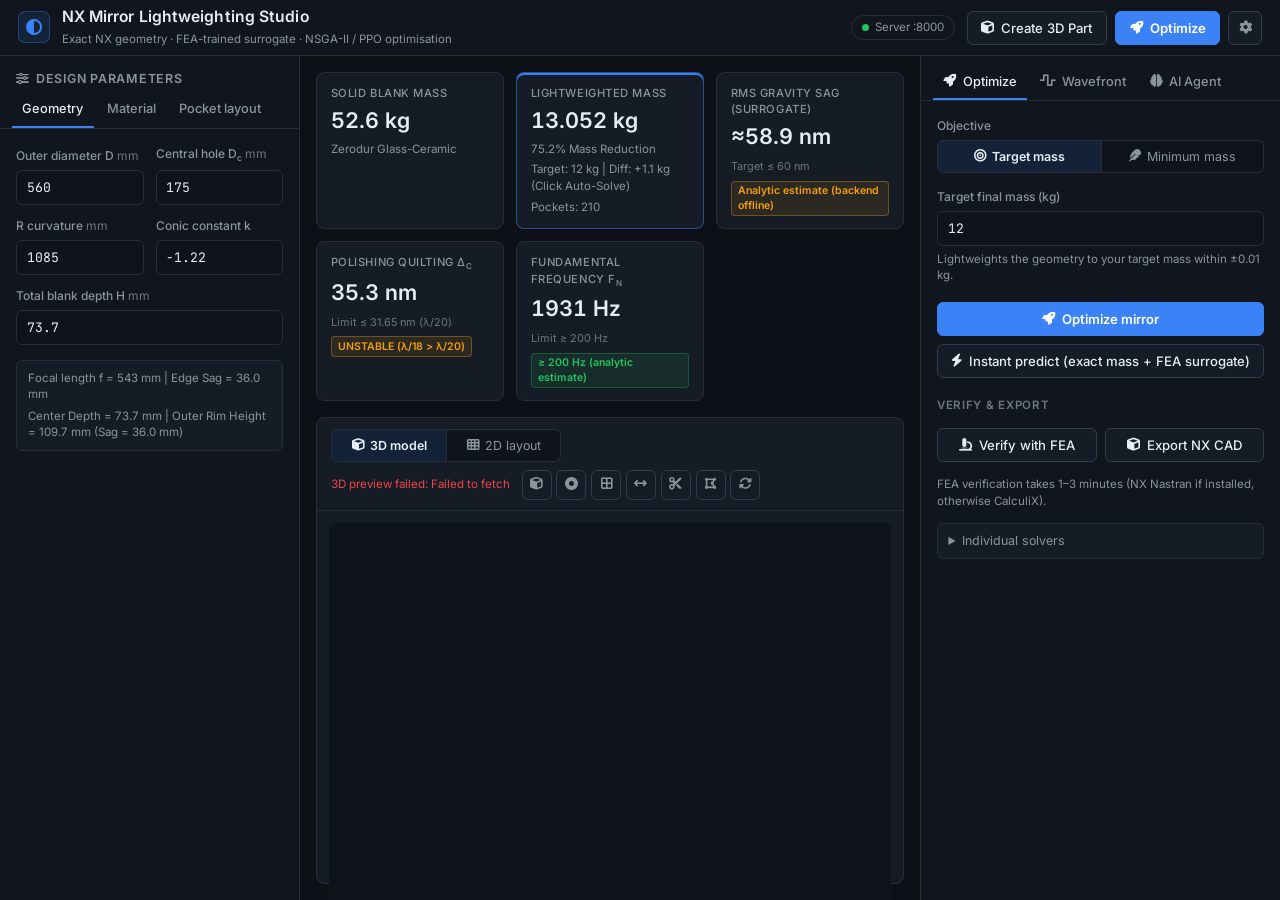
==== commit 24bbb2f7: "3D preview of the exact journal geometry (rotate / zoom / pan) - POST /cad/preview_geometry: runs th" ====
--- a/index.html
+++ b/index.html
@@ -257,16 +257,31 @@
 
       <div class="canvas-card">
         <div class="canvas-header">
-          <span class="pane-title"><i class="fa-solid fa-eye"></i> Structural layout preview</span>
-          <div class="canvas-legend">
+          <div class="seg view-seg">
+            <button type="button" class="seg-btn seg-active" data-view="3d"><i class="fa-solid fa-cube"></i> 3D model</button>
+            <button type="button" class="seg-btn" data-view="2d"><i class="fa-solid fa-table-cells"></i> 2D layout</button>
+          </div>
+          <div class="canvas-legend" id="legend-2d" style="display:none;">
             <span class="legend-item"><span class="dot dot-rim"></span> Outer rim</span>
             <span class="legend-item"><span class="dot dot-pocket"></span> <span id="legend-pattern-name">Pocket grid</span></span>
             <span class="legend-item"><span class="dot dot-hub"></span> Support pads</span>
           </div>
+          <div class="viewer-tools" id="tools-3d">
+            <span id="viewer3d-status" class="viewer-status"></span>
+            <button type="button" class="btn btn-icon" title="Isometric view (back)" onclick="Viewer3D.view('iso')"><i class="fa-solid fa-cube"></i></button>
+            <button type="button" class="btn btn-icon" title="Optical face" onclick="Viewer3D.view('front')"><i class="fa-solid fa-circle-dot"></i></button>
+            <button type="button" class="btn btn-icon" title="Back (pockets)" onclick="Viewer3D.view('back')"><i class="fa-solid fa-border-all"></i></button>
+            <button type="button" class="btn btn-icon" title="Side" onclick="Viewer3D.view('side')"><i class="fa-solid fa-arrows-left-right"></i></button>
+            <button type="button" class="btn btn-icon" id="btn-3d-section" title="Half section" onclick="this.classList.toggle('on', Viewer3D.toggleSection())"><i class="fa-solid fa-scissors"></i></button>
+            <button type="button" class="btn btn-icon" id="btn-3d-wire" title="Wireframe" onclick="this.classList.toggle('on', Viewer3D.toggleWire())"><i class="fa-solid fa-draw-polygon"></i></button>
+            <button type="button" class="btn btn-icon" title="Rebuild 3D from current parameters" onclick="Viewer3D.refresh(true)"><i class="fa-solid fa-rotate"></i></button>
+          </div>
         </div>
         <div class="canvas-body">
-          <canvas id="mirror-canvas" width="600" height="600"></canvas>
-        </div>
+          <div id="viewer3d" class="viewer3d"></div>
+          <canvas id="mirror-canvas" width="600" height="600" style="display:none;"></canvas>
+        </div>
+        <div class="viewer-hint" id="hint-3d">Left-drag to rotate · scroll to zoom · right-drag to pan · rebuilt automatically after every optimisation</div>
       </div>
 
       <!-- NX Open journal: generated in the background for CAD creation and exact mass; not displayed -->
@@ -459,6 +474,27 @@
     if (chip) document.querySelector('[data-tab="tab-agent"]').click();
   });
 </script>
-<script src="app.js?v=20261119_ui2"></script>
+<script type="importmap">
+  { "imports": { "three": "./vendor/three/three.module.min.js" } }
+</script>
+<script type="module" src="viewer3d.js?v=1"></script>
+<script>
+  // 2D / 3D toggle
+  document.querySelectorAll('.view-seg .seg-btn').forEach(function (b) {
+    b.addEventListener('click', function () {
+      var is3d = b.getAttribute('data-view') === '3d';
+      document.querySelectorAll('.view-seg .seg-btn').forEach(function (x) { x.classList.toggle('seg-active', x === b); });
+      document.getElementById('viewer3d').style.display = is3d ? 'block' : 'none';
+      document.getElementById('mirror-canvas').style.display = is3d ? 'none' : 'block';
+      document.getElementById('tools-3d').style.display = is3d ? 'flex' : 'none';
+      document.getElementById('legend-2d').style.display = is3d ? 'none' : 'flex';
+      document.getElementById('hint-3d').style.display = is3d ? 'block' : 'none';
+      if (is3d && window.Viewer3D) window.Viewer3D.refresh();
+    });
+  });
+  // first build once the app has generated the initial geometry
+  window.addEventListener('load', function () { setTimeout(function () { if (window.Viewer3D) window.Viewer3D.refresh(); }, 800); });
+</script>
+<script src="app.js?v=20261119_ui3"></script>
 </body>
 </html>
--- a/styles.css
+++ b/styles.css
@@ -267,3 +267,17 @@
   .pane-body { overflow: visible; }
   .brand-sub, .server-pill { display: none; }
 }
+
+/* ── 3D viewer ────────────────────────────────────────── */
+.view-seg { width: 230px; }
+.canvas-body { position: relative; grid-template-rows: minmax(0, 1fr); grid-template-columns: minmax(0, 1fr); }
+.viewer3d { justify-self: stretch; align-self: stretch; }
+.viewer3d { width: 100%; height: 100%; min-height: 420px; border-radius: 6px; overflow: hidden; }
+.viewer3d canvas { display: block; width: 100% !important; height: 100% !important; }
+.viewer-tools { display: flex; align-items: center; gap: 0.3rem; }
+.viewer-tools .btn-icon { width: 30px; height: 30px; font-size: 0.8rem; }
+.viewer-tools .btn-icon.on { background: var(--primary-soft); color: var(--text-main); border-color: rgba(59, 130, 246, 0.6); }
+.viewer-status { font-size: 0.72rem; color: var(--text-muted); margin-right: 0.4rem; font-variant-numeric: tabular-nums; }
+.viewer-status.busy { color: var(--primary); }
+.viewer-status.error { color: var(--danger-color); }
+.viewer-hint { font-size: 0.7rem; color: var(--text-faint); padding: 0 0.9rem 0.6rem; }
